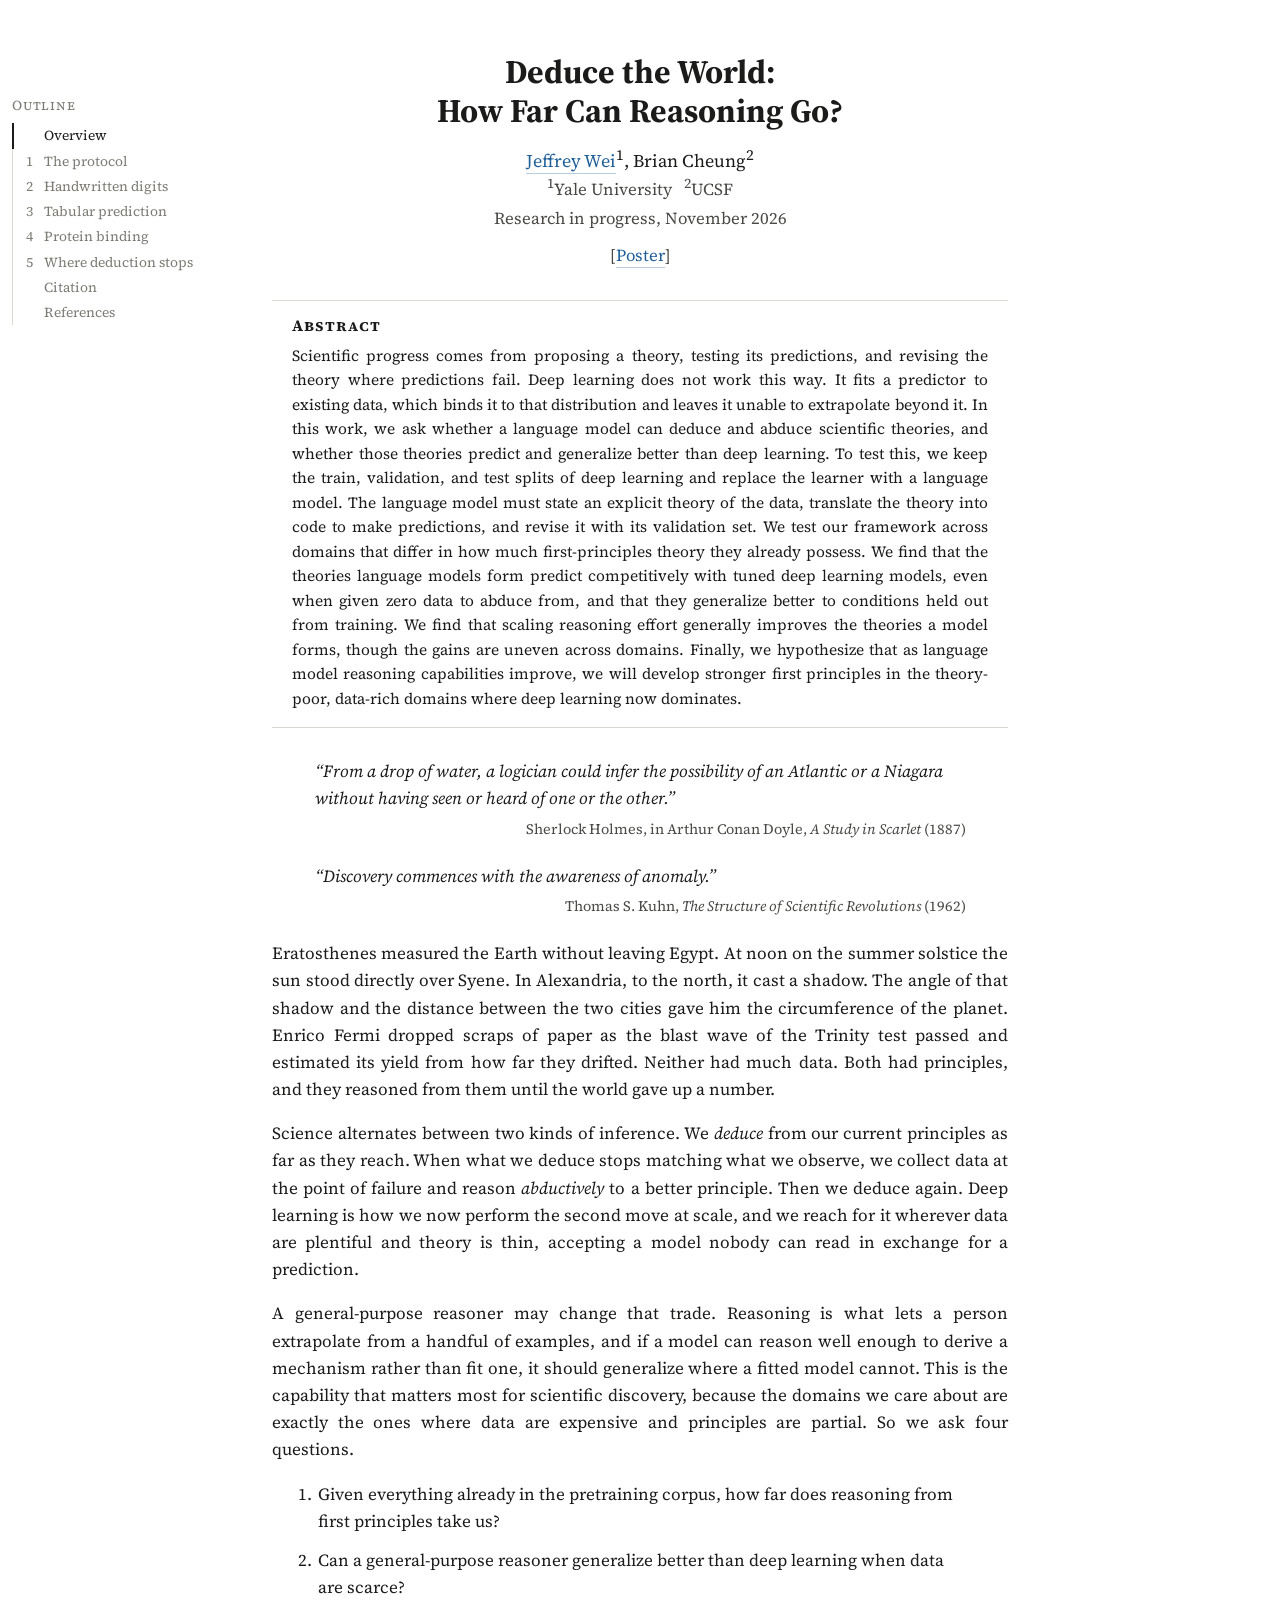
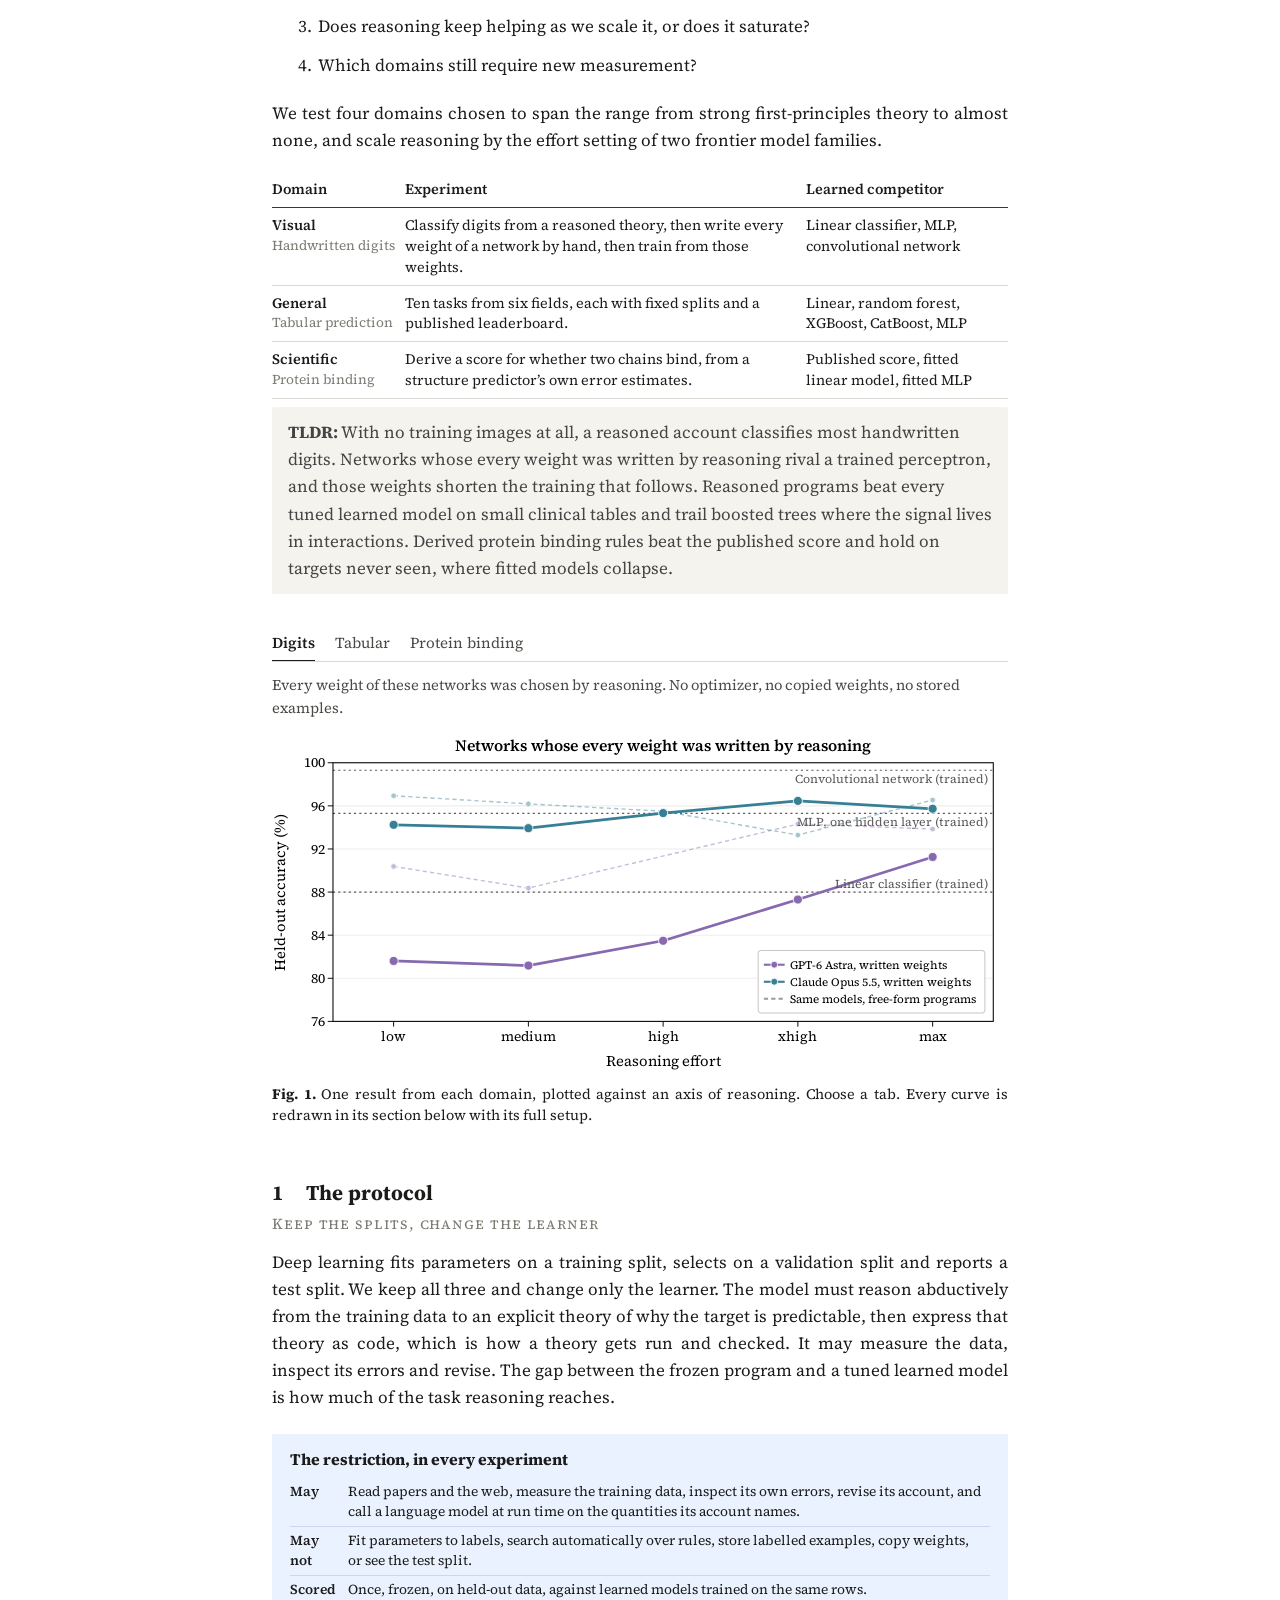
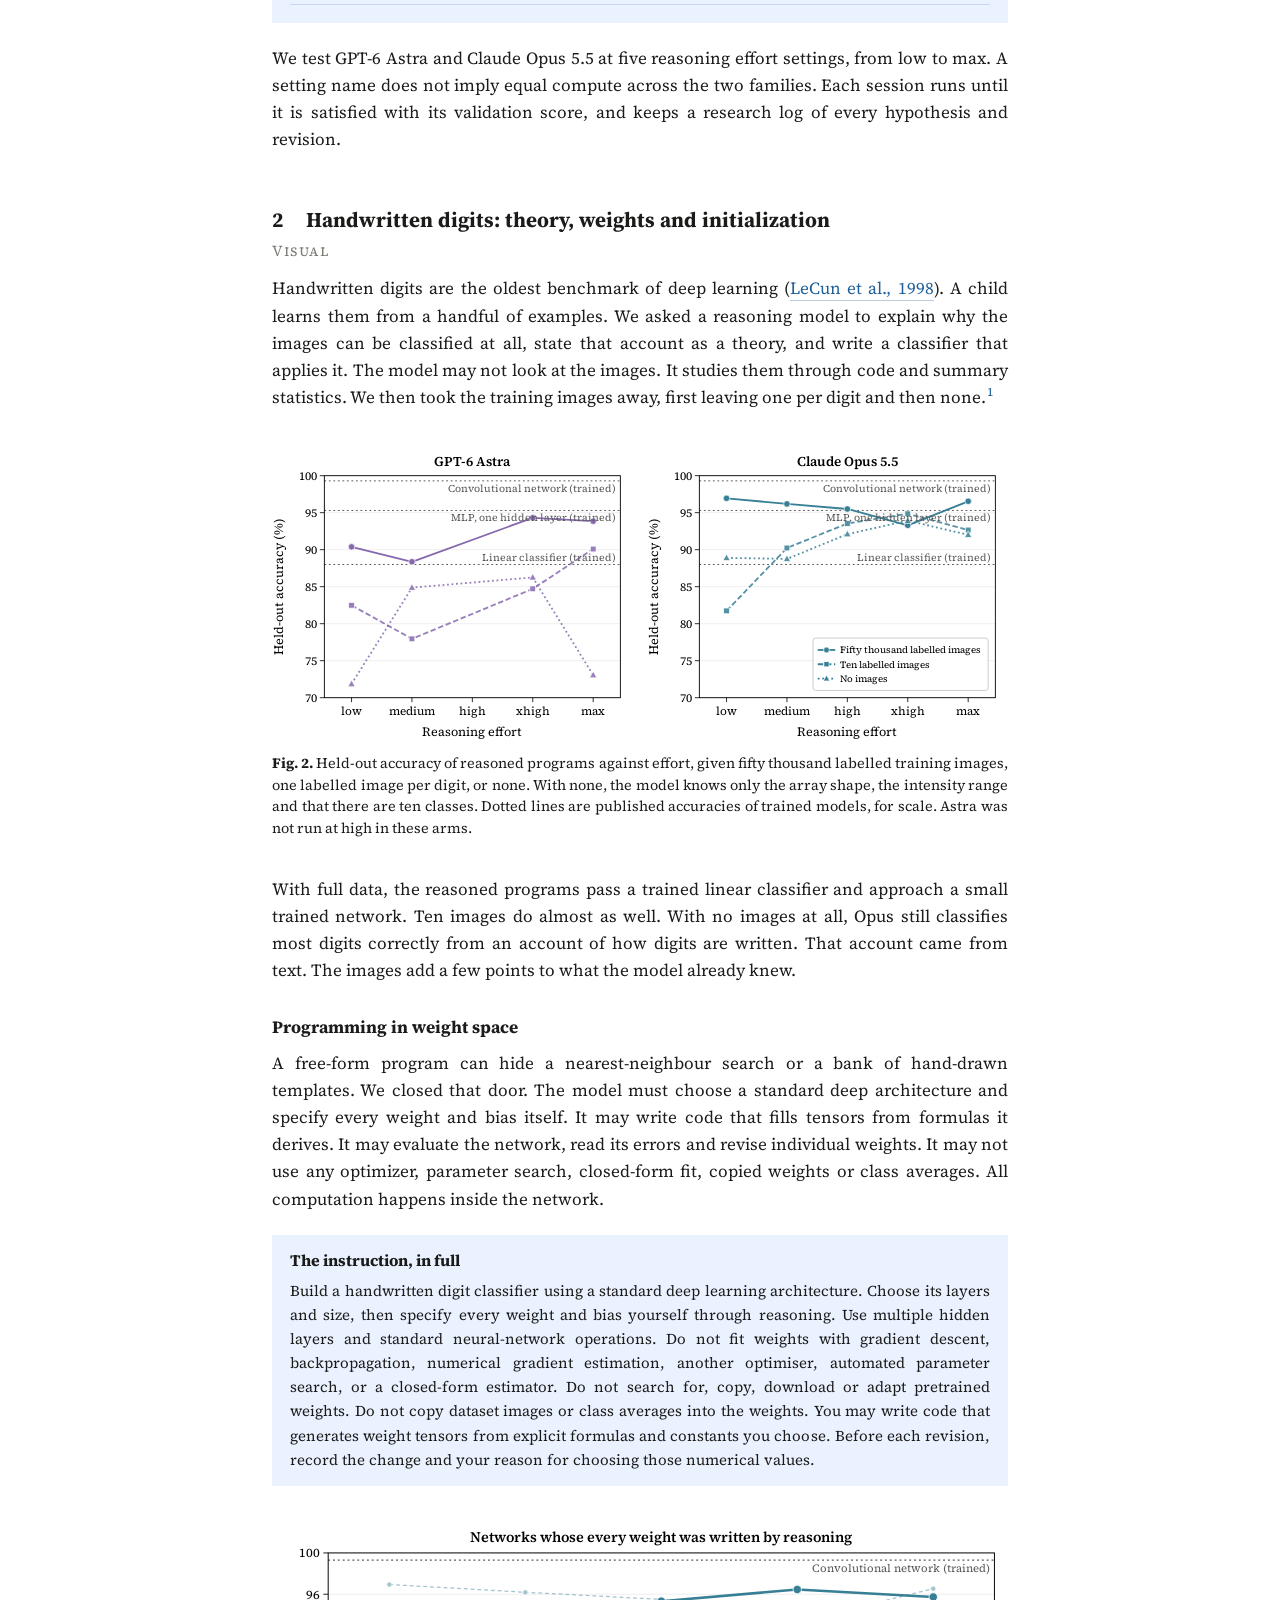
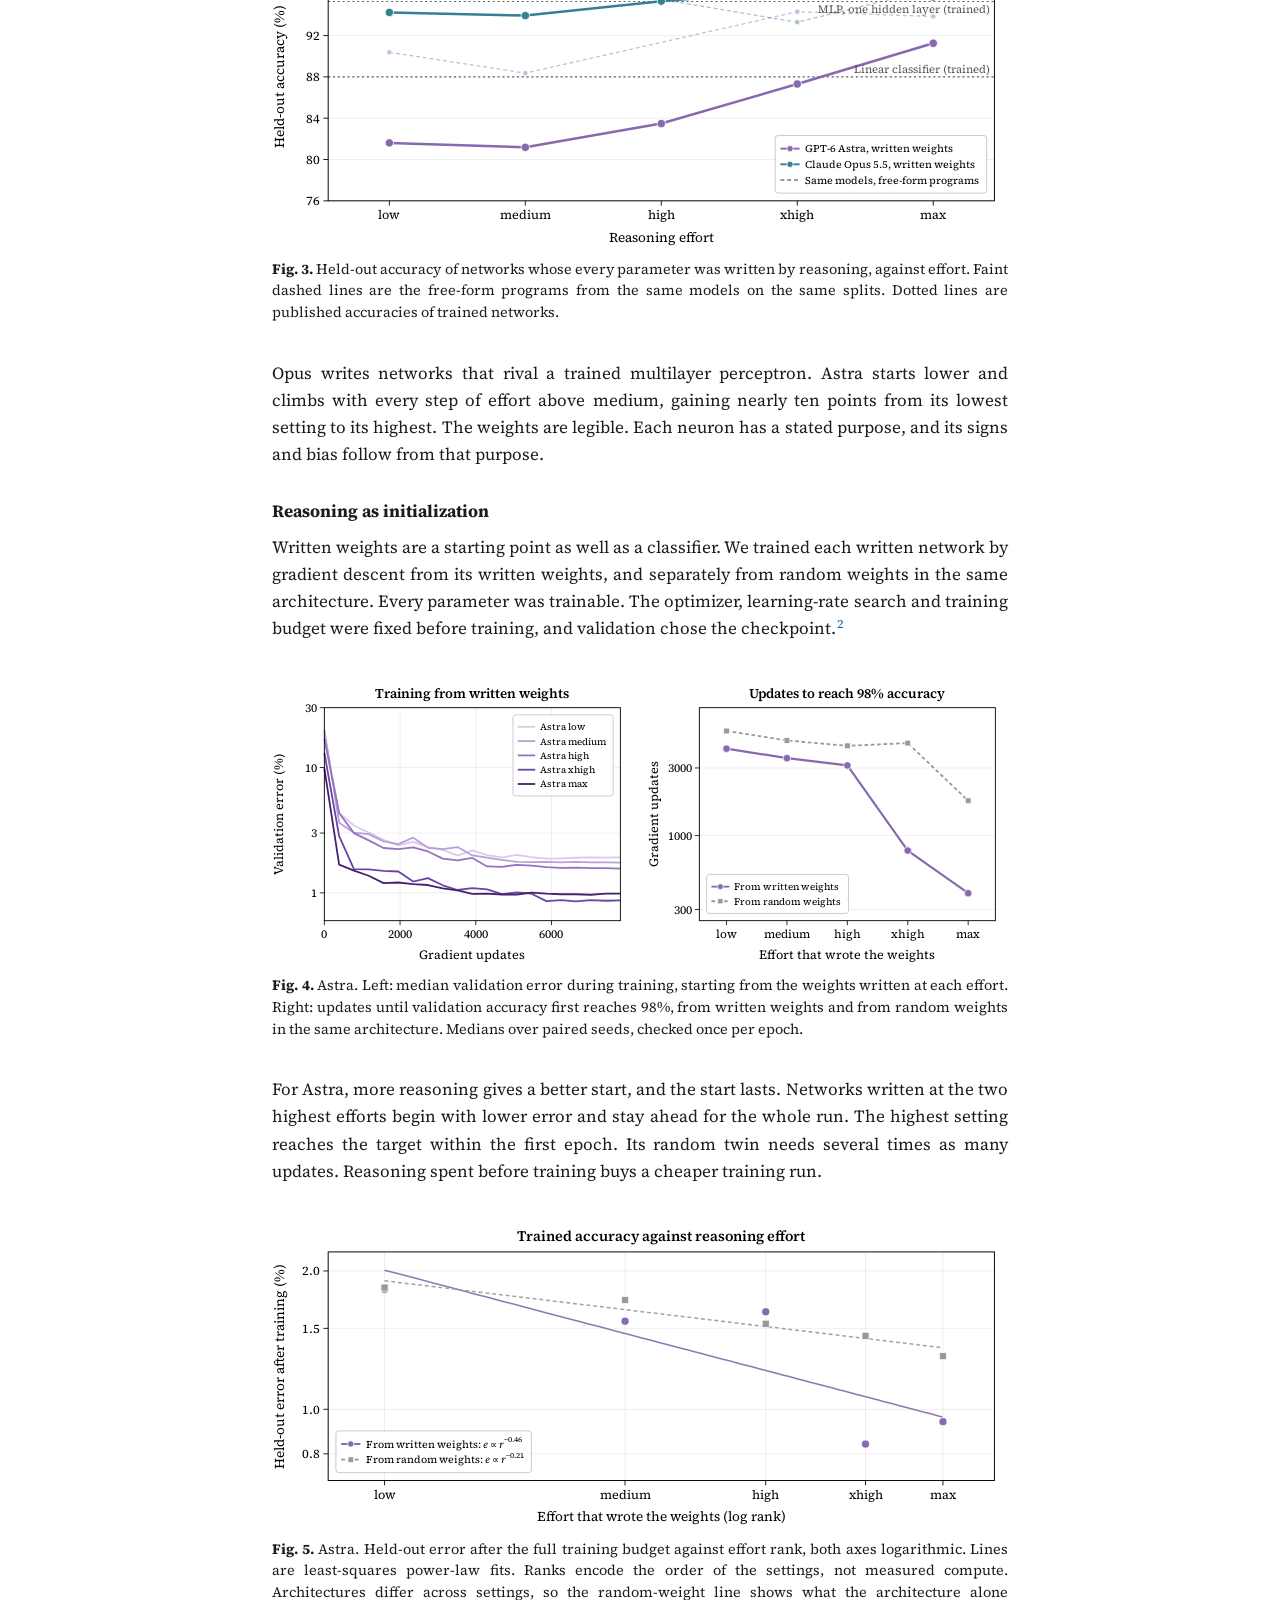
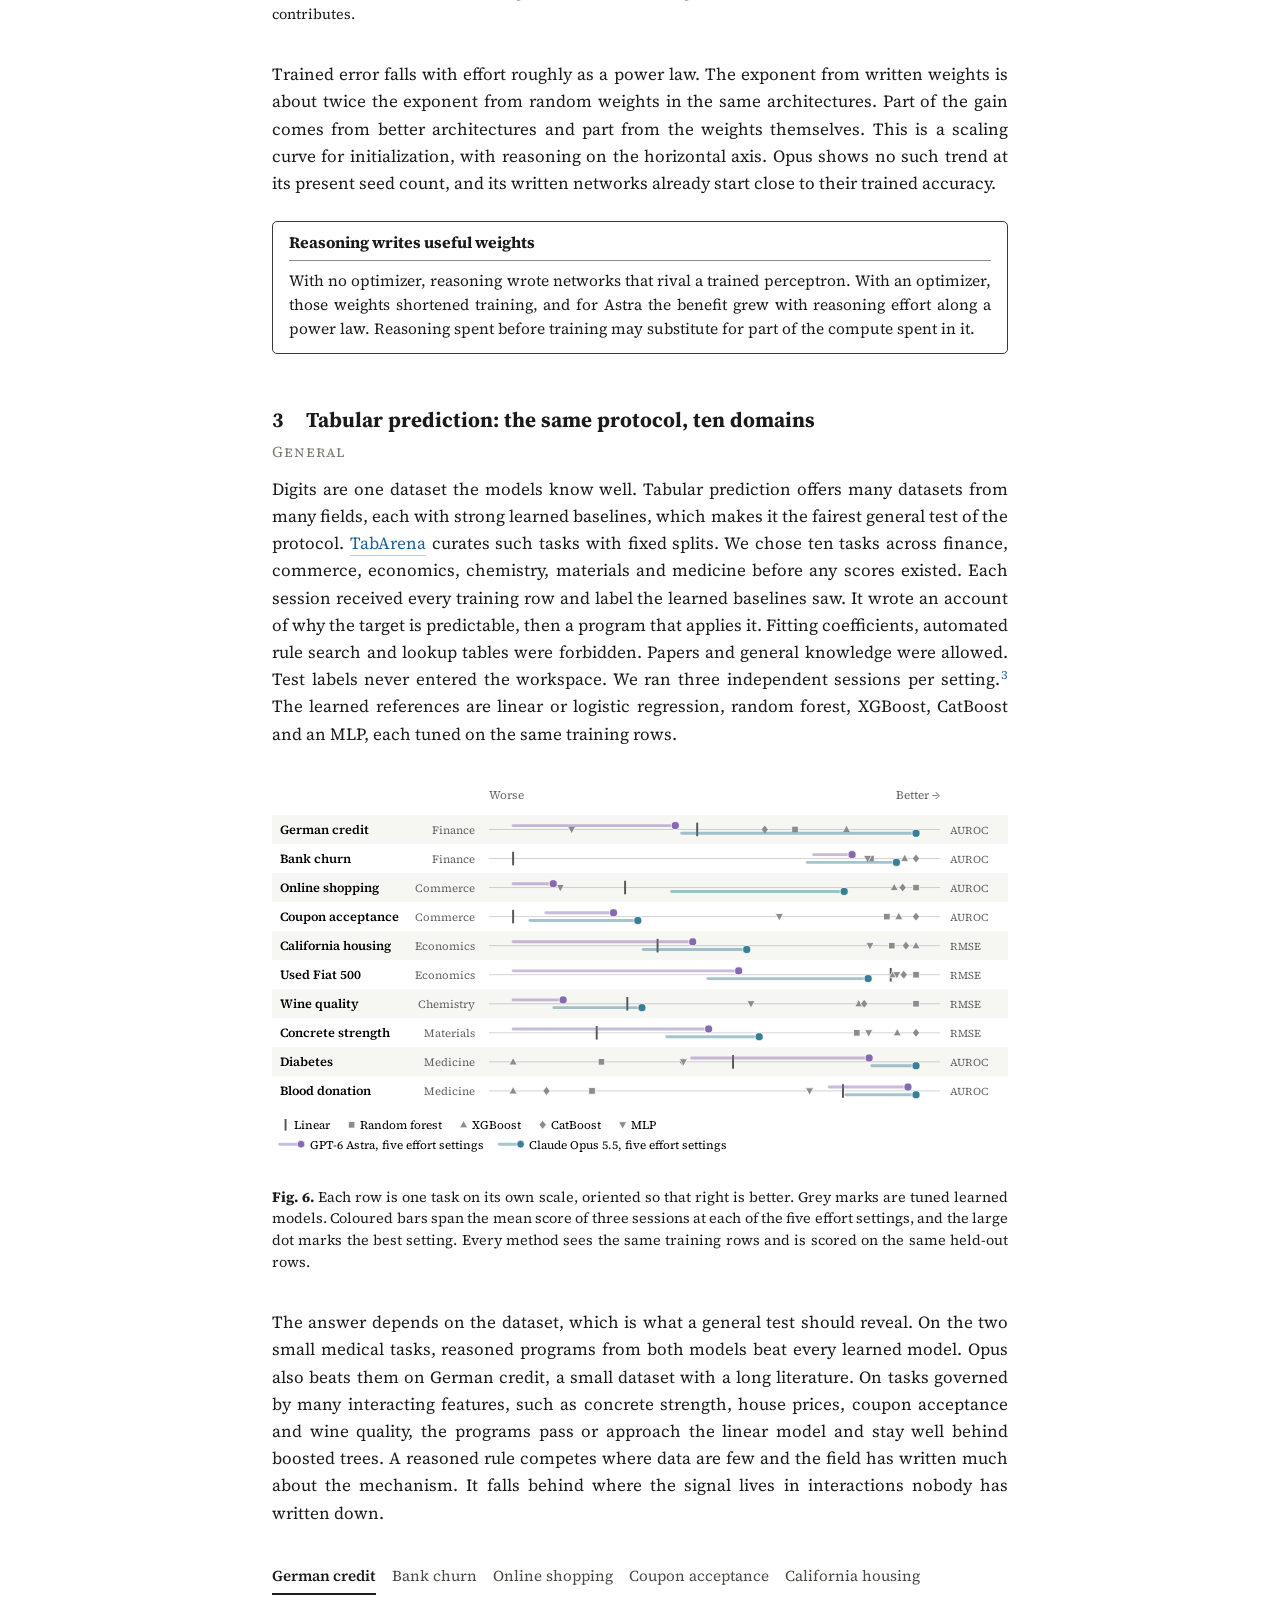
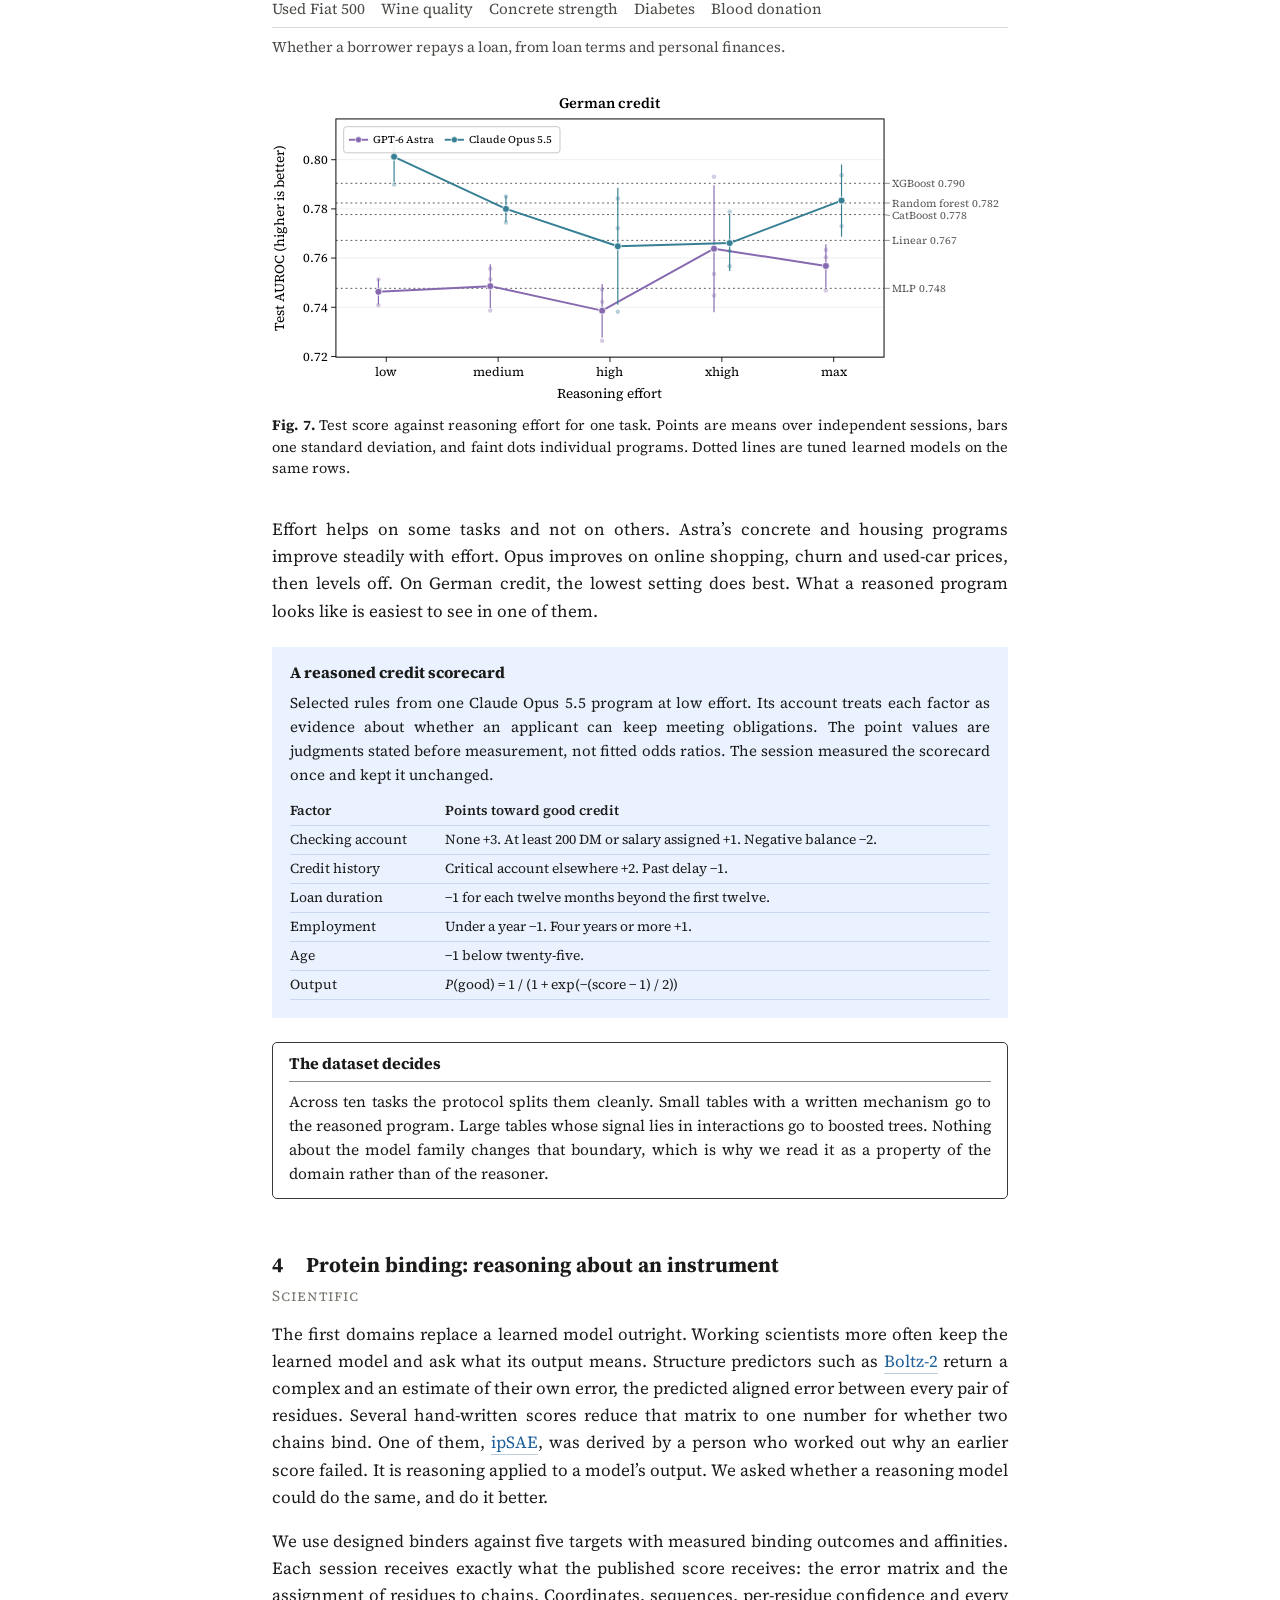
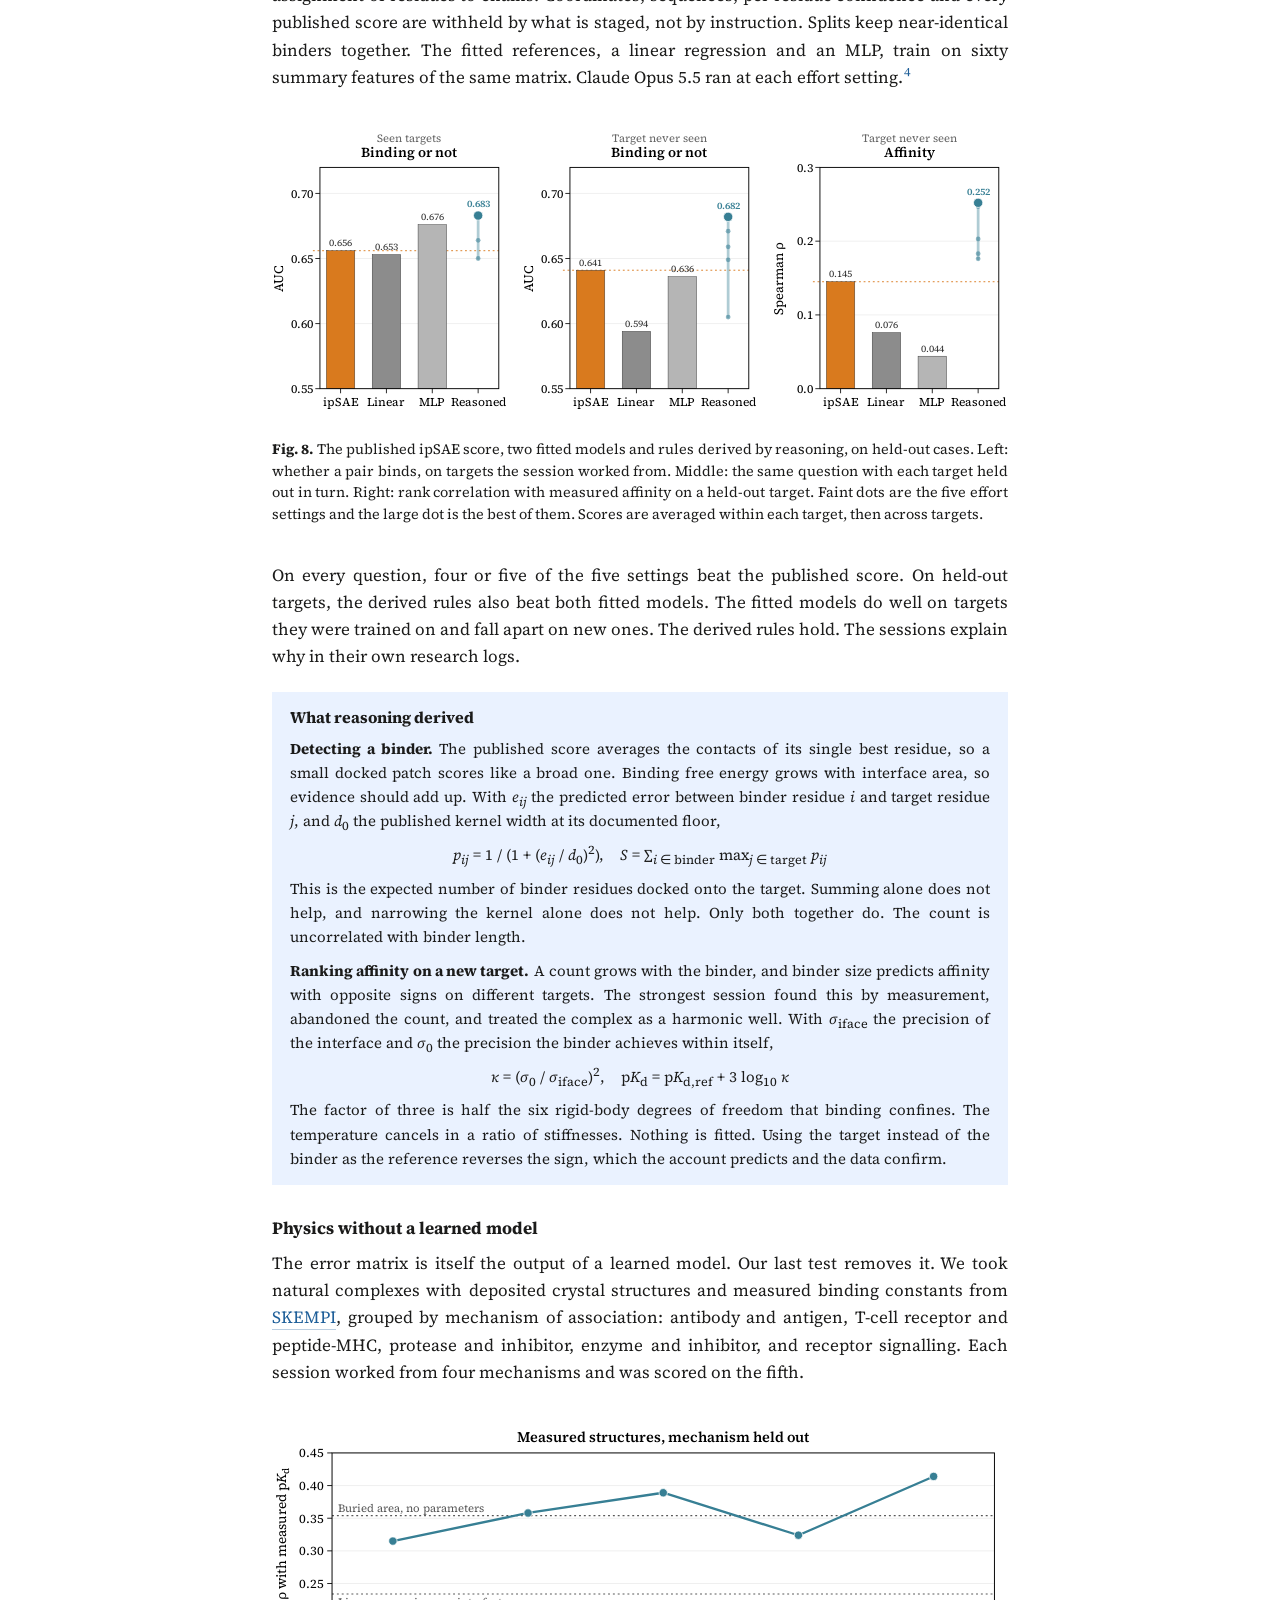
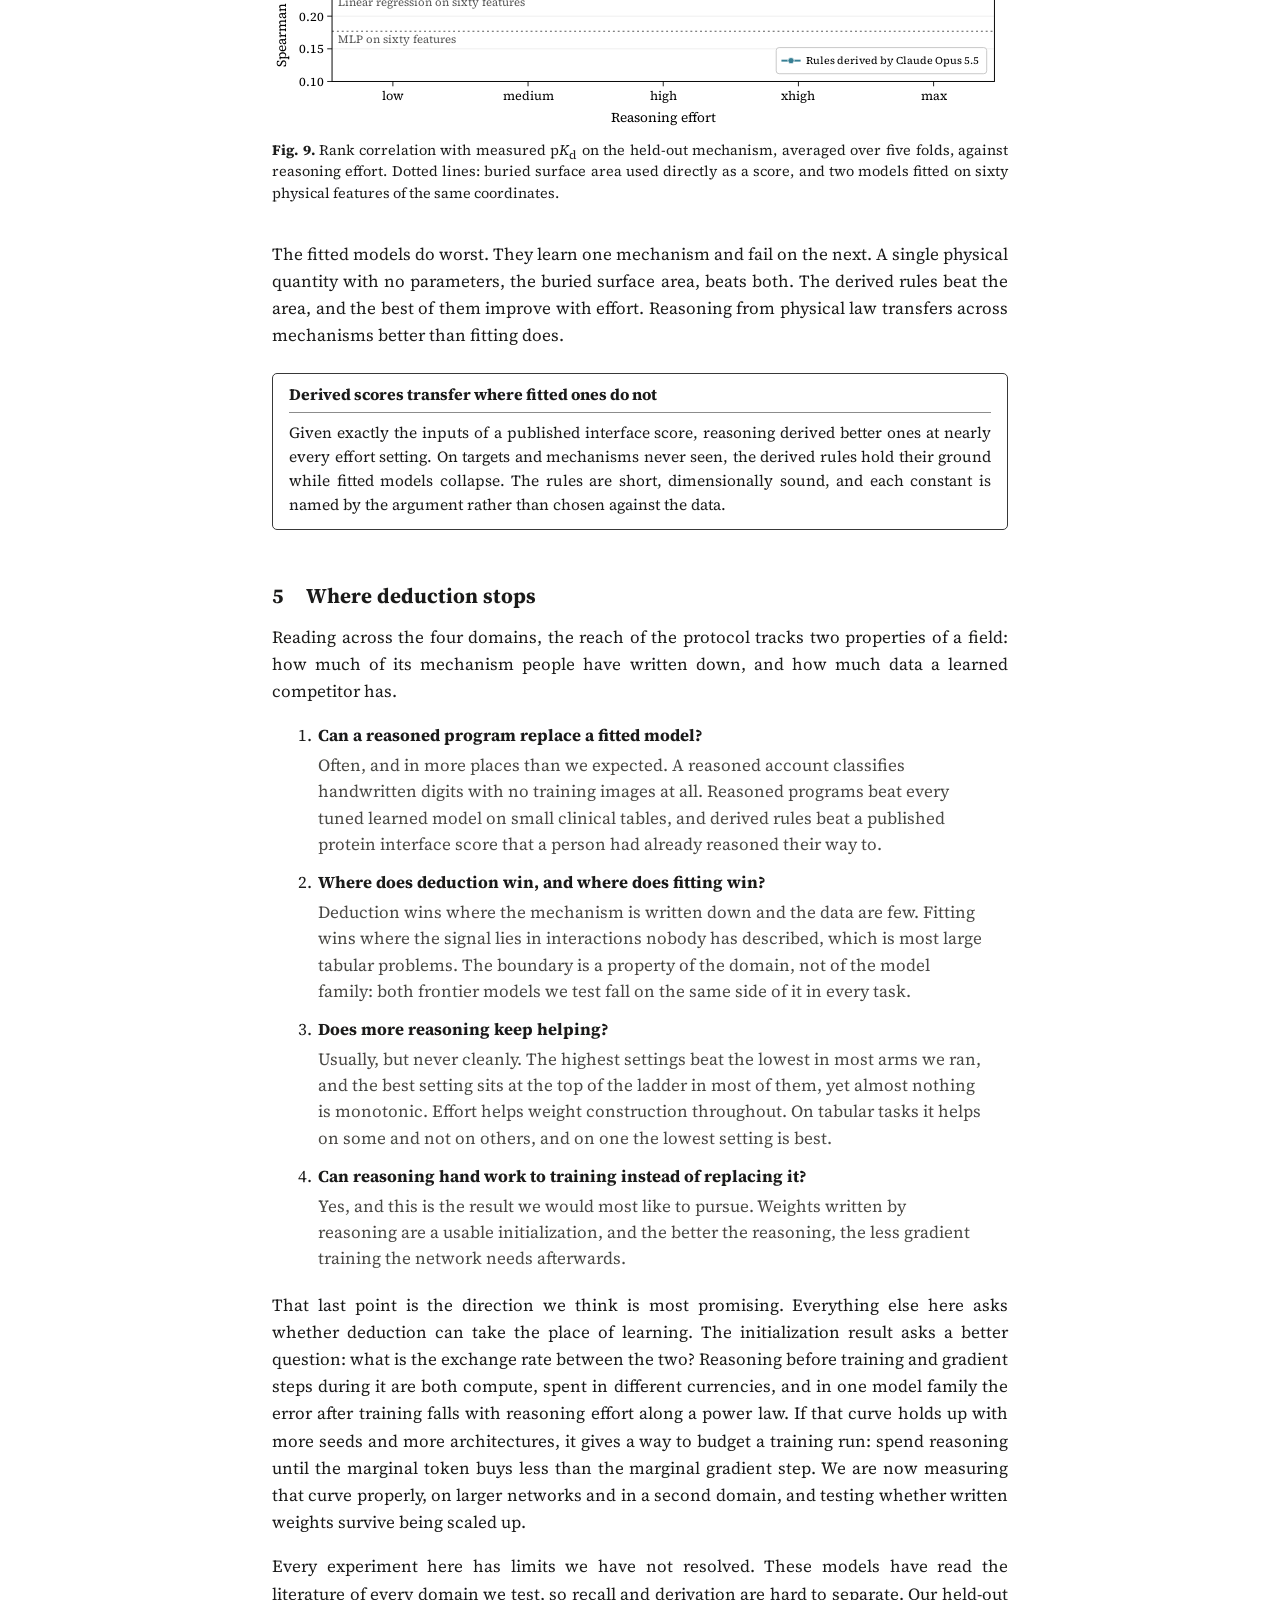
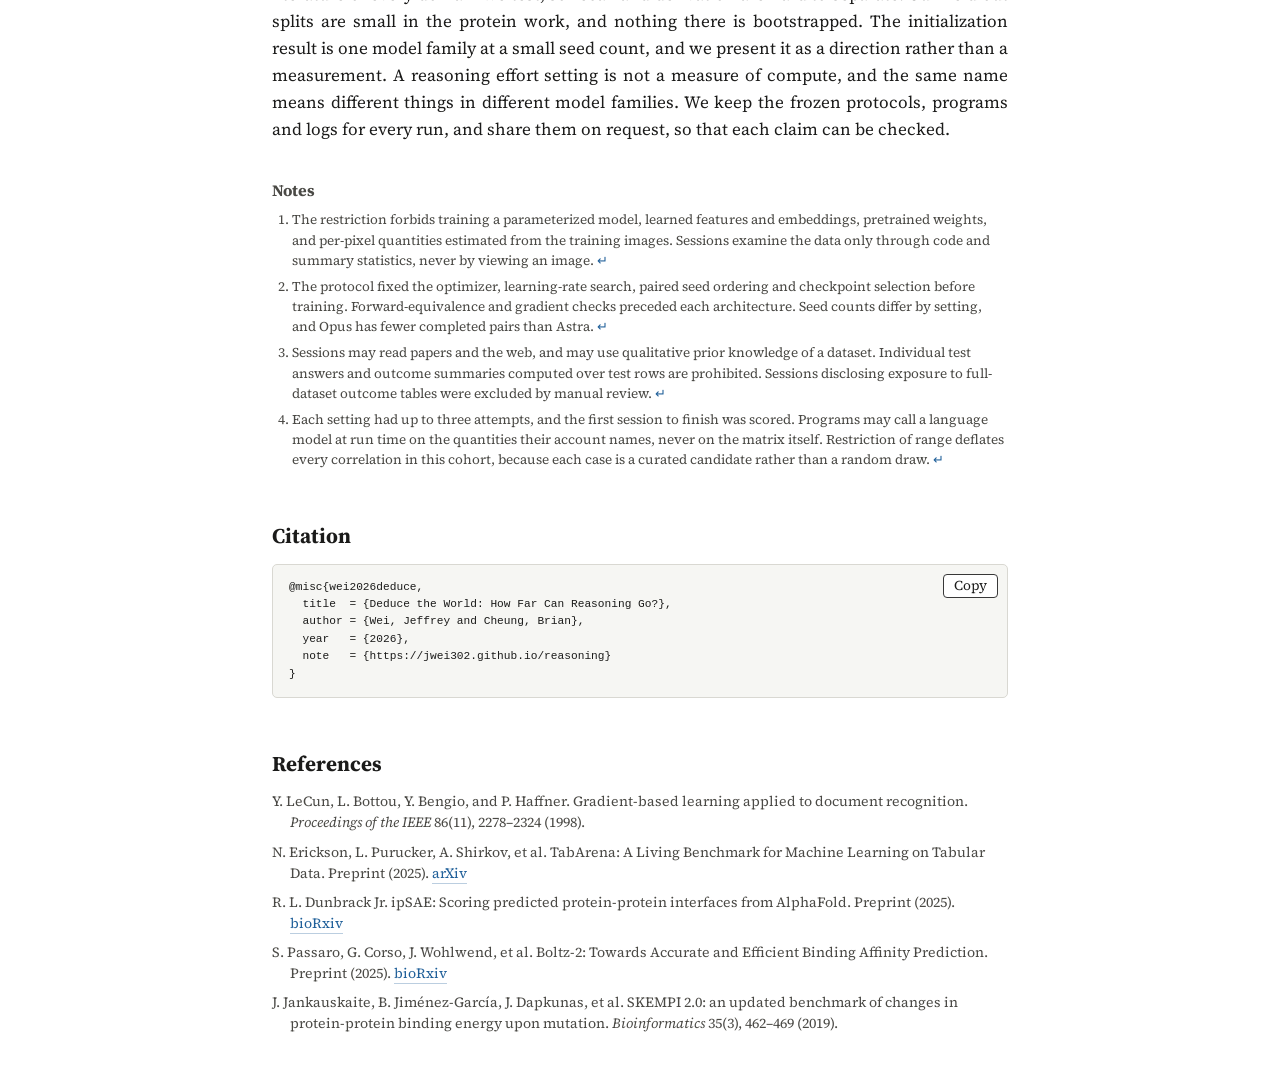
==== docs/index.html @ 59565f50 "Initial commit" ====
<!DOCTYPE html>
<html lang="en">
<head>
<meta charset="utf-8">
<meta name="viewport" content="width=device-width, initial-scale=1">
<title>Deduce the World</title>
<meta name="description" content="Can a language model form scientific theories from data? We keep the train, validation and test splits of deep learning, replace the learner, and score the theories against tuned models on handwritten digits, tabular prediction and protein binding.">
<meta property="og:type" content="website">
<meta property="og:title" content="Deduce the World: How Far Can Reasoning Go?">
<meta property="og:description" content="We replace the learner with a language model that must state an explicit theory, write it as code, and revise it against validation. The theories compete with tuned deep learning and generalize better.">
<link rel="preconnect" href="https://fonts.googleapis.com">
<link rel="stylesheet" href="https://fonts.googleapis.com/css2?family=Source+Serif+4:ital,opsz,wght@0,8..60,400..700;1,8..60,400..700&display=swap">
<link rel="stylesheet" href="style.css">
<script src="data.js" defer></script>
<script src="charts.js" defer></script>
<script src="site.js" defer></script>
</head>
<body>
<nav class="toc" aria-label="Outline">
  <p class="toc-title">Outline</p>
  <ol>
    <li><a href="#top"><span></span>Overview</a></li>
    <li><a href="#protocol"><span>1</span>The protocol</a></li>
    <li><a href="#digits"><span>2</span>Handwritten digits</a></li>
    <li><a href="#tabular"><span>3</span>Tabular prediction</a></li>
    <li><a href="#binding"><span>4</span>Protein binding</a></li>
    <li><a href="#limits"><span>5</span>Where deduction stops</a></li>
    <li><a href="#citation"><span></span>Citation</a></li>
    <li><a href="#references"><span></span>References</a></li>
  </ol>
</nav>
<main>

  <header class="masthead" id="top">
    <h1>Deduce the World:<br>How Far Can Reasoning Go?</h1>
    <p class="authors"><a href="https://jwei302.github.io">Jeffrey Wei</a><sup>1</sup>, Brian Cheung<sup>2</sup></p>
    <p class="venue"><sup>1</sup>Yale University &nbsp; <sup>2</sup>UCSF</p>
    <p class="venue">Research in progress, November 2026</p>
    <p class="links">[<a href="poster.pdf">Poster</a>]</p>
  </header>

  <section class="abstract" id="abstract">
    <h2>Abstract</h2>
    <p>Scientific progress comes from proposing a theory, testing its predictions, and revising the theory where predictions fail. Deep learning does not work this way. It fits a predictor to existing data, which binds it to that distribution and leaves it unable to extrapolate beyond it. In this work, we ask whether a language model can deduce and abduce scientific theories, and whether those theories predict and generalize better than deep learning. To test this, we keep the train, validation, and test splits of deep learning and replace the learner with a language model. The language model must state an explicit theory of the data, translate the theory into code to make predictions, and revise it with its validation set. We test our framework across domains that differ in how much first-principles theory they already possess. We find that the theories language models form predict competitively with tuned deep learning models, even when given zero data to abduce from, and that they generalize better to conditions held out from training. We find that scaling reasoning effort generally improves the theories a model forms, though the gains are uneven across domains. Finally, we hypothesize that as language model reasoning capabilities improve, we will develop stronger first principles in the theory-poor, data-rich domains where deep learning now dominates.</p>
  </section>

  <div class="intro">
    <blockquote class="epigraph">
      <p>&ldquo;From a drop of water, a logician could infer the possibility of an Atlantic or a Niagara without having seen or heard of one or the other.&rdquo;</p>
      <footer>Sherlock Holmes, in Arthur Conan Doyle, <cite>A Study in Scarlet</cite> (1887)</footer>
    </blockquote>
    <blockquote class="epigraph">
      <p>&ldquo;Discovery commences with the awareness of anomaly.&rdquo;</p>
      <footer>Thomas S. Kuhn, <cite>The Structure of Scientific Revolutions</cite> (1962)</footer>
    </blockquote>
    <p>Eratosthenes measured the Earth without leaving Egypt. At noon on the summer solstice the sun stood directly over Syene. In Alexandria, to the north, it cast a shadow. The angle of that shadow and the distance between the two cities gave him the circumference of the planet. Enrico Fermi dropped scraps of paper as the blast wave of the Trinity test passed and estimated its yield from how far they drifted. Neither had much data. Both had principles, and they reasoned from them until the world gave up a number.</p>
    <p>Science alternates between two kinds of inference. We <em>deduce</em> from our current principles as far as they reach. When what we deduce stops matching what we observe, we collect data at the point of failure and reason <em>abductively</em> to a better principle. Then we deduce again. Deep learning is how we now perform the second move at scale, and we reach for it wherever data are plentiful and theory is thin, accepting a model nobody can read in exchange for a prediction.</p>
    <p>A general-purpose reasoner may change that trade. Reasoning is what lets a person extrapolate from a handful of examples, and if a model can reason well enough to derive a mechanism rather than fit one, it should generalize where a fitted model cannot. This is the capability that matters most for scientific discovery, because the domains we care about are exactly the ones where data are expensive and principles are partial. So we ask four questions.</p>
    <ol class="research-questions question-list" role="list">
      <li>Given everything already in the pretraining corpus, how far does reasoning from first principles&nbsp;take&nbsp;us?</li>
      <li>Can a general-purpose reasoner generalize better than deep learning when data are&nbsp;scarce?</li>
      <li>Does reasoning keep helping as we scale it, or does it&nbsp;saturate?</li>
      <li>Which domains still require new&nbsp;measurement?</li>
    </ol>
    <p>We test four domains chosen to span the range from strong first-principles theory to almost none, and scale reasoning by the effort setting of two frontier model families.</p>
    <table class="domains">
      <thead><tr><th>Domain</th><th>Experiment</th><th>Learned competitor</th></tr></thead>
      <tbody>
        <tr><td>Visual<span>Handwritten digits</span></td><td>Classify digits from a reasoned theory, then write every weight of a network by hand, then train from those weights.</td><td>Linear classifier, MLP, convolutional network</td></tr>
        <tr><td>General<span>Tabular prediction</span></td><td>Ten tasks from six fields, each with fixed splits and a published leaderboard.</td><td>Linear, random forest, XGBoost, CatBoost, MLP</td></tr>
        <tr><td>Scientific<span>Protein binding</span></td><td>Derive a score for whether two chains bind, from a structure predictor&rsquo;s own error estimates.</td><td>Published score, fitted linear model, fitted MLP</td></tr>
      </tbody>
    </table>
    <p class="tldr"><strong>TLDR:</strong> With no training images at all, a reasoned account classifies most handwritten digits. Networks whose every weight was written by reasoning rival a trained perceptron, and those weights shorten the training that follows. Reasoned programs beat every tuned learned model on small clinical tables and trail boosted trees where the signal lives in interactions. Derived protein binding rules beat the published score and hold on targets never seen, where fitted models collapse.</p>
  </div>

  <figure class="box" id="hero">
    <div class="tabs" role="tablist" aria-label="Domains"></div>
    <p class="tab-desc" id="hero-desc"></p>
    <svg id="hero-plot" class="plot" role="img" aria-label="One result from the chosen domain"></svg>
    <figcaption>One result from each domain, plotted against an axis of reasoning. Choose a tab. Every curve is redrawn in its section below with its full setup.</figcaption>
  </figure>

  <section id="protocol">
    <h2 class="num">The protocol</h2>
    <p class="kicker">Keep the splits, change the learner</p>
    <p>Deep learning fits parameters on a training split, selects on a validation split and reports a test split. We keep all three and change only the learner. The model must reason abductively from the training data to an explicit theory of why the target is predictable, then express that theory as code, which is how a theory gets run and checked. It may measure the data, inspect its errors and revise. The gap between the frozen program and a tuned learned model is how much of the task reasoning reaches.</p>
    <div class="theorem">
      <h3>The restriction, in every experiment</h3>
      <table>
        <tr><th>May</th><td>Read papers and the web, measure the training data, inspect its own errors, revise its account, and call a language model at run time on the quantities its account names.</td></tr>
        <tr><th>May not</th><td>Fit parameters to labels, search automatically over rules, store labelled examples, copy weights, or see the test split.</td></tr>
        <tr><th>Scored</th><td>Once, frozen, on held-out data, against learned models trained on the same rows.</td></tr>
      </table>
    </div>
    <p>We test GPT-6 Astra and Claude Opus 5.5 at five reasoning effort settings, from low to max. A setting name does not imply equal compute across the two families. Each session runs until it is satisfied with its validation score, and keeps a research log of every hypothesis and revision.</p>
  </section>

  <section id="digits">
    <h2 class="num">Handwritten digits: theory, weights and initialization</h2>
    <p class="kicker">Visual</p>
    <p>Handwritten digits are the oldest benchmark of deep learning (<a href="#ref-mnist">LeCun et al., 1998</a>). A child learns them from a handful of examples. We asked a reasoning model to explain why the images can be classified at all, state that account as a theory, and write a classifier that applies it. The model may not look at the images. It studies them through code and summary statistics. We then took the training images away, first leaving one per digit and then none.<sup class="note-ref"><a href="#note-1" id="note-ref-1" role="doc-noteref">1</a></sup></p>

    <figure class="box" id="fig-digits">
      <div class="pair two-pair">
        <svg id="digits-astra" class="plot" role="img" aria-label="Astra held-out digit accuracy against effort for three amounts of data"></svg>
        <svg id="digits-opus" class="plot" role="img" aria-label="Opus held-out digit accuracy against effort for three amounts of data"></svg>
      </div>
      <figcaption>Held-out accuracy of reasoned programs against effort, given fifty thousand labelled training images, one labelled image per digit, or none. With none, the model knows only the array shape, the intensity range and that there are ten classes. Dotted lines are published accuracies of trained models, for scale. Astra was not run at high in these arms.</figcaption>
    </figure>

    <p>With full data, the reasoned programs pass a trained linear classifier and approach a small trained network. Ten images do almost as well. With no images at all, Opus still classifies most digits correctly from an account of how digits are written. That account came from text. The images add a few points to what the model already knew.</p>

    <h3 class="sub">Programming in weight space</h3>
    <p>A free-form program can hide a nearest-neighbour search or a bank of hand-drawn templates. We closed that door. The model must choose a standard deep architecture and specify every weight and bias itself. It may write code that fills tensors from formulas it derives. It may evaluate the network, read its errors and revise individual weights. It may not use any optimizer, parameter search, closed-form fit, copied weights or class averages. All computation happens inside the network.</p>

    <div class="theorem">
      <h3>The instruction, in full</h3>
      <p>Build a handwritten digit classifier using a standard deep learning architecture. Choose its layers and size, then specify every weight and bias yourself through reasoning. Use multiple hidden layers and standard neural-network operations. Do not fit weights with gradient descent, backpropagation, numerical gradient estimation, another optimiser, automated parameter search, or a closed-form estimator. Do not search for, copy, download or adapt pretrained weights. Do not copy dataset images or class averages into the weights. You may write code that generates weight tensors from explicit formulas and constants you choose. Before each revision, record the change and your reason for choosing those numerical values.</p>
    </div>

    <figure class="box" id="fig-weights">
      <svg id="weights" class="plot" role="img" aria-label="Held-out accuracy of networks with written weights against effort"></svg>
      <figcaption>Held-out accuracy of networks whose every parameter was written by reasoning, against effort. Faint dashed lines are the free-form programs from the same models on the same splits. Dotted lines are published accuracies of trained networks.</figcaption>
    </figure>

    <p>Opus writes networks that rival a trained multilayer perceptron. Astra starts lower and climbs with every step of effort above medium, gaining nearly ten points from its lowest setting to its highest. The weights are legible. Each neuron has a stated purpose, and its signs and bias follow from that purpose.</p>

    <h3 class="sub">Reasoning as initialization</h3>
    <p>Written weights are a starting point as well as a classifier. We trained each written network by gradient descent from its written weights, and separately from random weights in the same architecture. Every parameter was trainable. The optimizer, learning-rate search and training budget were fixed before training, and validation chose the checkpoint.<sup class="note-ref"><a href="#note-2" id="note-ref-2" role="doc-noteref">2</a></sup></p>

    <figure class="box" id="fig-init">
      <div class="pair two-pair">
        <svg id="init-curves" class="plot" role="img" aria-label="Validation error during training from written weights, by effort"></svg>
        <svg id="init-cross" class="plot" role="img" aria-label="Updates to reach 98 percent accuracy against effort"></svg>
      </div>
      <figcaption>Astra. Left: median validation error during training, starting from the weights written at each effort. Right: updates until validation accuracy first reaches 98%, from written weights and from random weights in the same architecture. Medians over paired seeds, checked once per epoch.</figcaption>
    </figure>

    <p>For Astra, more reasoning gives a better start, and the start lasts. Networks written at the two highest efforts begin with lower error and stay ahead for the whole run. The highest setting reaches the target within the first epoch. Its random twin needs several times as many updates. Reasoning spent before training buys a cheaper training run.</p>

    <figure class="box" id="fig-powerlaw">
      <svg id="powerlaw" class="plot" role="img" aria-label="Held-out error after training against effort rank with power-law fits"></svg>
      <figcaption>Astra. Held-out error after the full training budget against effort rank, both axes logarithmic. Lines are least-squares power-law fits. Ranks encode the order of the settings, not measured compute. Architectures differ across settings, so the random-weight line shows what the architecture alone contributes.</figcaption>
    </figure>

    <p>Trained error falls with effort roughly as a power law. The exponent from written weights is about twice the exponent from random weights in the same architectures. Part of the gain comes from better architectures and part from the weights themselves. This is a scaling curve for initialization, with reasoning on the horizontal axis. Opus shows no such trend at its present seed count, and its written networks already start close to their trained accuracy.</p>

    <div class="phen">
      <h3>Reasoning writes useful weights</h3>
      <p>With no optimizer, reasoning wrote networks that rival a trained perceptron. With an optimizer, those weights shortened training, and for Astra the benefit grew with reasoning effort along a power law. Reasoning spent before training may substitute for part of the compute spent in it.</p>
    </div>
  </section>

  <section id="tabular">
    <h2 class="num">Tabular prediction: the same protocol, ten domains</h2>
    <p class="kicker">General</p>
    <p>Digits are one dataset the models know well. Tabular prediction offers many datasets from many fields, each with strong learned baselines, which makes it the fairest general test of the protocol. <a href="#ref-tabarena">TabArena</a> curates such tasks with fixed splits. We chose ten tasks across finance, commerce, economics, chemistry, materials and medicine before any scores existed. Each session received every training row and label the learned baselines saw. It wrote an account of why the target is predictable, then a program that applies it. Fitting coefficients, automated rule search and lookup tables were forbidden. Papers and general knowledge were allowed. Test labels never entered the workspace. We ran three independent sessions per setting.<sup class="note-ref"><a href="#note-3" id="note-ref-3" role="doc-noteref">3</a></sup> The learned references are linear or logistic regression, random forest, XGBoost, CatBoost and an MLP, each tuned on the same training rows.</p>

    <figure class="box" id="fig-tab-ladder">
      <svg id="tab-ladder" class="plot" role="img" aria-label="Reasoned programs against learned models on ten tabular tasks"></svg>
      <figcaption>Each row is one task on its own scale, oriented so that right is better. Grey marks are tuned learned models. Coloured bars span the mean score of three sessions at each of the five effort settings, and the large dot marks the best setting. Every method sees the same training rows and is scored on the same held-out rows.</figcaption>
    </figure>

    <p>The answer depends on the dataset, which is what a general test should reveal. On the two small medical tasks, reasoned programs from both models beat every learned model. Opus also beats them on German credit, a small dataset with a long literature. On tasks governed by many interacting features, such as concrete strength, house prices, coupon acceptance and wine quality, the programs pass or approach the linear model and stay well behind boosted trees. A reasoned rule competes where data are few and the field has written much about the mechanism. It falls behind where the signal lives in interactions nobody has written down.</p>

    <figure class="box" id="fig-tab-task">
      <div class="tabs fig-tabs wrap" role="tablist" aria-label="Tabular tasks"></div>
      <p class="tab-desc" id="tab-desc"></p>
      <svg id="tab-task" class="plot" role="img" aria-label="Test score against effort for the chosen task"></svg>
      <figcaption>Test score against reasoning effort for one task. Points are means over independent sessions, bars one standard deviation, and faint dots individual programs. Dotted lines are tuned learned models on the same rows.</figcaption>
    </figure>

    <p>Effort helps on some tasks and not on others. Astra&rsquo;s concrete and housing programs improve steadily with effort. Opus improves on online shopping, churn and used-car prices, then levels off. On German credit, the lowest setting does best. What a reasoned program looks like is easiest to see in one of them.</p>

    <div class="theorem">
      <h3>A reasoned credit scorecard</h3>
      <p>Selected rules from one Claude Opus 5.5 program at low effort. Its account treats each factor as evidence about whether an applicant can keep meeting obligations. The point values are judgments stated before measurement, not fitted odds ratios. The session measured the scorecard once and kept it unchanged.</p>
      <table>
        <tr><th>Factor</th><th>Points toward good credit</th></tr>
        <tr><td>Checking account</td><td>None +3. At least 200 DM or salary assigned +1. Negative balance &minus;2.</td></tr>
        <tr><td>Credit history</td><td>Critical account elsewhere +2. Past delay &minus;1.</td></tr>
        <tr><td>Loan duration</td><td>&minus;1 for each twelve months beyond the first twelve.</td></tr>
        <tr><td>Employment</td><td>Under a year &minus;1. Four years or more +1.</td></tr>
        <tr><td>Age</td><td>&minus;1 below twenty-five.</td></tr>
        <tr><td>Output</td><td><i>P</i>(good) = 1 / (1 + exp(&minus;(score &minus; 1) / 2))</td></tr>
      </table>
    </div>

    <div class="phen">
      <h3>The dataset decides</h3>
      <p>Across ten tasks the protocol splits them cleanly. Small tables with a written mechanism go to the reasoned program. Large tables whose signal lies in interactions go to boosted trees. Nothing about the model family changes that boundary, which is why we read it as a property of the domain rather than of the reasoner.</p>
    </div>
  </section>

  <section id="binding">
    <h2 class="num">Protein binding: reasoning about an instrument</h2>
    <p class="kicker">Scientific</p>
    <p>The first domains replace a learned model outright. Working scientists more often keep the learned model and ask what its output means. Structure predictors such as <a href="#ref-boltz">Boltz-2</a> return a complex and an estimate of their own error, the predicted aligned error between every pair of residues. Several hand-written scores reduce that matrix to one number for whether two chains bind. One of them, <a href="#ref-ipsae">ipSAE</a>, was derived by a person who worked out why an earlier score failed. It is reasoning applied to a model&rsquo;s output. We asked whether a reasoning model could do the same, and do it better.</p>
    <p>We use designed binders against five targets with measured binding outcomes and affinities. Each session receives exactly what the published score receives: the error matrix and the assignment of residues to chains. Coordinates, sequences, per-residue confidence and every published score are withheld by what is staged, not by instruction. Splits keep near-identical binders together. The fitted references, a linear regression and an MLP, train on sixty summary features of the same matrix. Claude Opus 5.5 ran at each effort setting.<sup class="note-ref"><a href="#note-4" id="note-ref-4" role="doc-noteref">4</a></sup></p>

    <figure class="box" id="fig-ipsae">
      <div class="pair three-pair">
        <svg id="ipsae-0" class="plot" role="img" aria-label="Detecting binders on seen targets"></svg>
        <svg id="ipsae-1" class="plot" role="img" aria-label="Detecting binders on a held-out target"></svg>
        <svg id="ipsae-2" class="plot" role="img" aria-label="Ranking affinity on a held-out target"></svg>
      </div>
      <figcaption>The published ipSAE score, two fitted models and rules derived by reasoning, on held-out cases. Left: whether a pair binds, on targets the session worked from. Middle: the same question with each target held out in turn. Right: rank correlation with measured affinity on a held-out target. Faint dots are the five effort settings and the large dot is the best of them. Scores are averaged within each target, then across targets.</figcaption>
    </figure>

    <p>On every question, four or five of the five settings beat the published score. On held-out targets, the derived rules also beat both fitted models. The fitted models do well on targets they were trained on and fall apart on new ones. The derived rules hold. The sessions explain why in their own research logs.</p>

    <div class="theorem">
      <h3>What reasoning derived</h3>
      <p><b>Detecting a binder.</b> The published score averages the contacts of its single best residue, so a small docked patch scores like a broad one. Binding free energy grows with interface area, so evidence should add up. With <i>e<sub>ij</sub></i> the predicted error between binder residue <i>i</i> and target residue <i>j</i>, and <i>d</i><sub>0</sub> the published kernel width at its documented floor,</p>
      <p class="formula"><i>p<sub>ij</sub></i> = 1 / (1 + (<i>e<sub>ij</sub></i> / <i>d</i><sub>0</sub>)<sup>2</sup>), &nbsp;&nbsp; <i>S</i> = &sum;<sub><i>i</i> &isin; binder</sub> max<sub><i>j</i> &isin; target</sub> <i>p<sub>ij</sub></i></p>
      <p>This is the expected number of binder residues docked onto the target. Summing alone does not help, and narrowing the kernel alone does not help. Only both together do. The count is uncorrelated with binder length.</p>
      <p><b>Ranking affinity on a new target.</b> A count grows with the binder, and binder size predicts affinity with opposite signs on different targets. The strongest session found this by measurement, abandoned the count, and treated the complex as a harmonic well. With <i>&sigma;</i><sub>iface</sub> the precision of the interface and <i>&sigma;</i><sub>0</sub> the precision the binder achieves within itself,</p>
      <p class="formula"><i>&kappa;</i> = (<i>&sigma;</i><sub>0</sub> / <i>&sigma;</i><sub>iface</sub>)<sup>2</sup>, &nbsp;&nbsp; p<i>K</i><sub>d</sub> = p<i>K</i><sub>d,ref</sub> + 3 log<sub>10</sub> <i>&kappa;</i></p>
      <p>The factor of three is half the six rigid-body degrees of freedom that binding confines. The temperature cancels in a ratio of stiffnesses. Nothing is fitted. Using the target instead of the binder as the reference reverses the sign, which the account predicts and the data confirm.</p>
    </div>

    <h3 class="sub">Physics without a learned model</h3>
    <p>The error matrix is itself the output of a learned model. Our last test removes it. We took natural complexes with deposited crystal structures and measured binding constants from <a href="#ref-skempi">SKEMPI</a>, grouped by mechanism of association: antibody and antigen, T-cell receptor and peptide-MHC, protease and inhibitor, enzyme and inhibitor, and receptor signalling. Each session worked from four mechanisms and was scored on the fifth.</p>

    <figure class="box" id="fig-skempi">
      <svg id="skempi" class="plot" role="img" aria-label="Rank correlation with measured affinity on a held-out mechanism against effort"></svg>
      <figcaption>Rank correlation with measured p<i>K</i><sub>d</sub> on the held-out mechanism, averaged over five folds, against reasoning effort. Dotted lines: buried surface area used directly as a score, and two models fitted on sixty physical features of the same coordinates.</figcaption>
    </figure>

    <p>The fitted models do worst. They learn one mechanism and fail on the next. A single physical quantity with no parameters, the buried surface area, beats both. The derived rules beat the area, and the best of them improve with effort. Reasoning from physical law transfers across mechanisms better than fitting does.</p>

    <div class="phen">
      <h3>Derived scores transfer where fitted ones do not</h3>
      <p>Given exactly the inputs of a published interface score, reasoning derived better ones at nearly every effort setting. On targets and mechanisms never seen, the derived rules hold their ground while fitted models collapse. The rules are short, dimensionally sound, and each constant is named by the argument rather than chosen against the data.</p>
    </div>
  </section>


  <section id="limits">
    <h2 class="num">Where deduction stops</h2>
    <p>Reading across the four domains, the reach of the protocol tracks two properties of a field: how much of its mechanism people have written down, and how much data a learned competitor has.</p>
    <ol class="conclusions question-list" role="list">
      <li><strong>Can a reasoned program replace a fitted&nbsp;model?</strong><p>Often, and in more places than we expected. A reasoned account classifies handwritten digits with no training images at all. Reasoned programs beat every tuned learned model on small clinical tables, and derived rules beat a published protein interface score that a person had already reasoned their way to.</p></li>
      <li><strong>Where does deduction win, and where does fitting&nbsp;win?</strong><p>Deduction wins where the mechanism is written down and the data are few. Fitting wins where the signal lies in interactions nobody has described, which is most large tabular problems. The boundary is a property of the domain, not of the model family: both frontier models we test fall on the same side of it in every task.</p></li>
      <li><strong>Does more reasoning keep&nbsp;helping?</strong><p>Usually, but never cleanly. The highest settings beat the lowest in most arms we ran, and the best setting sits at the top of the ladder in most of them, yet almost nothing is monotonic. Effort helps weight construction throughout. On tabular tasks it helps on some and not on others, and on one the lowest setting is best.</p></li>
      <li><strong>Can reasoning hand work to training instead of replacing&nbsp;it?</strong><p>Yes, and this is the result we would most like to pursue. Weights written by reasoning are a usable initialization, and the better the reasoning, the less gradient training the network needs afterwards.</p></li>
    </ol>
    <p>That last point is the direction we think is most promising. Everything else here asks whether deduction can take the place of learning. The initialization result asks a better question: what is the exchange rate between the two? Reasoning before training and gradient steps during it are both compute, spent in different currencies, and in one model family the error after training falls with reasoning effort along a power law. If that curve holds up with more seeds and more architectures, it gives a way to budget a training run: spend reasoning until the marginal token buys less than the marginal gradient step. We are now measuring that curve properly, on larger networks and in a second domain, and testing whether written weights survive being scaled up.</p>
    <p>Every experiment here has limits we have not resolved. These models have read the literature of every domain we test, so recall and derivation are hard to separate. Our held-out splits are small in the protein work, and nothing there is bootstrapped. The initialization result is one model family at a small seed count, and we present it as a direction rather than a measurement. A reasoning effort setting is not a measure of compute, and the same name means different things in different model families. We keep the frozen protocols, programs and logs for every run, and share them on request, so that each claim can be checked.</p>
  </section>

  <section class="footnotes" id="notes" role="doc-endnotes" aria-labelledby="notes-title">
    <h2 id="notes-title">Notes</h2>
    <ol>
      <li id="note-1">The restriction forbids training a parameterized model, learned features and embeddings, pretrained weights, and per-pixel quantities estimated from the training images. Sessions examine the data only through code and summary statistics, never by viewing an image. <a class="note-back" href="#note-ref-1">&crarr;</a></li>
      <li id="note-2">The protocol fixed the optimizer, learning-rate search, paired seed ordering and checkpoint selection before training. Forward-equivalence and gradient checks preceded each architecture. Seed counts differ by setting, and Opus has fewer completed pairs than Astra. <a class="note-back" href="#note-ref-2">&crarr;</a></li>
      <li id="note-3">Sessions may read papers and the web, and may use qualitative prior knowledge of a dataset. Individual test answers and outcome summaries computed over test rows are prohibited. Sessions disclosing exposure to full-dataset outcome tables were excluded by manual review. <a class="note-back" href="#note-ref-3">&crarr;</a></li>
      <li id="note-4">Each setting had up to three attempts, and the first session to finish was scored. Programs may call a language model at run time on the quantities their account names, never on the matrix itself. Restriction of range deflates every correlation in this cohort, because each case is a curated candidate rather than a random draw. <a class="note-back" href="#note-ref-4">&crarr;</a></li>
    </ol>
  </section>

  <section id="citation">
    <h2>Citation</h2>
    <div class="cite">
      <button class="plain-btn" id="copy-bib" type="button">Copy</button>
<pre id="bibtex">@misc{wei2026deduce,
  title  = {Deduce the World: How Far Can Reasoning Go?},
  author = {Wei, Jeffrey and Cheung, Brian},
  year   = {2026},
  note   = {https://jwei302.github.io/reasoning}
}</pre>
    </div>
  </section>

  <section id="references">
    <h2>References</h2>
    <ul class="refs">
      <li id="ref-mnist">Y. LeCun, L. Bottou, Y. Bengio, and P. Haffner. Gradient-based learning applied to document recognition. <i>Proceedings of the IEEE</i> 86(11), 2278&ndash;2324 (1998).</li>
      <li id="ref-tabarena">N. Erickson, L. Purucker, A. Shirkov, et al. TabArena: A Living Benchmark for Machine Learning on Tabular Data. Preprint (2025). <a href="https://arxiv.org/abs/2506.16791">arXiv</a></li>
      <li id="ref-ipsae">R. L. Dunbrack Jr. ipSAE: Scoring predicted protein-protein interfaces from AlphaFold. Preprint (2025). <a href="https://www.biorxiv.org/content/10.1101/2025.02.10.637595v1">bioRxiv</a></li>
      <li id="ref-boltz">S. Passaro, G. Corso, J. Wohlwend, et al. Boltz-2: Towards Accurate and Efficient Binding Affinity Prediction. Preprint (2025). <a href="https://www.biorxiv.org/content/10.1101/2025.06.14.659707v1">bioRxiv</a></li>
      <li id="ref-skempi">J. Jankauskaite, B. Jim&eacute;nez-Garc&iacute;a, J. Dapkunas, et al. SKEMPI 2.0: an updated benchmark of changes in protein-protein binding energy upon mutation. <i>Bioinformatics</i> 35(3), 462&ndash;469 (2019).</li>
    </ul>
  </section>
</main>
<div class="lightbox" id="lightbox" role="dialog" aria-modal="true" aria-label="Enlarged figure"><img alt=""></div>
</body>
</html>
---- docs/style.css ----
/* Set like a printed physics text (after The Feynman Lectures on Physics): Source Serif 4 throughout, justified paragraphs, numbered sections and "Fig. N." captions.
   Figures sit unframed on the page, as in a printed text. Only the phenomenon boxes carry the
   paper's frame (black!78, 0.7pt, 5pt arc). Plots use boxed axes, the tab10 method colors and
   the paper's region shading. Every figure is the width of the text column. */
:root {
  color-scheme: light;
  --bg: #ffffff; --ink: #1b1b1a; --ink-2: #4a4945; --ink-3: #7d7b74;
  --rule: #d9d8d2; --frame: #383838; --hair: #8c8c8c; --wash: #f6f6f3;
  --link: #1f5f99;
  --serif: "Source Serif 4", Georgia, serif;
  --mono: ui-monospace, SFMono-Regular, Menlo, Consolas, monospace;
  --P: #e6eefc; --Q: #ededed;
  --poly: #1f77b4; --rff: #d62728; --gp: #9467bd; --mlp: #ff7f0e;
}

* { margin: 0; padding: 0; box-sizing: border-box; }
html { -webkit-text-size-adjust: 100%; background: var(--bg); scroll-behavior: smooth; }
body { font: 17px/1.6 var(--serif); color: var(--ink); background: var(--bg); -webkit-font-smoothing: antialiased; }
main { max-width: 784px; margin: 0 auto; padding: 52px 24px 48px; counter-reset: sec fig; }
p { margin-bottom: 1em; text-align: justify; hyphens: auto; -webkit-hyphens: auto; }
a { color: var(--link); text-decoration: none; border-bottom: 1px solid color-mix(in srgb, var(--link) 30%, transparent); }
a:hover { border-bottom-color: var(--link); }
sub, sup { line-height: 0; }

/* ---- masthead ---- */
.masthead { text-align: center; margin-bottom: 30px; }
.masthead p { text-align: center; }
h1 { font-weight: 700; font-size: 2.05rem; line-height: 1.2; text-wrap: balance; max-width: 22em; margin: 0 auto; }
.authors { font-size: 1.12rem; margin: 16px 0 0; }
.yale { display: block; height: 20px; width: auto; margin: 12px auto 8px; }
.venue, .links { font-size: 1.05rem; color: var(--ink-2); margin: 2px 0 0; }
.links { margin-top: 10px; }
.intro { margin: 0 0 26px; }
.intro p:last-child { margin-bottom: 0; }
.tldr { background: #f4f3ee; color: #444; border-radius: 2px; padding: 12px 16px; text-align: left; hyphens: none; -webkit-hyphens: none; }
.epigraph { margin: 0 0 22px; padding: 0 2.5em; }
.epigraph p { font-style: italic; text-align: left; margin-bottom: .3em; }
.epigraph footer { text-align: right; font-size: .9rem; color: var(--ink-2); }
.epigraph cite { font-style: italic; }

/* ---- sections, numbered as in a printed text ---- */
h2 { font-weight: 700; font-size: 1.32rem; line-height: 1.3; margin: 52px 0 14px; }
h2.num::before { counter-increment: sec; content: counter(sec); display: inline-block; min-width: 1.6em; }
h2 em { font-style: italic; text-decoration: underline; text-decoration-thickness: 1px; text-underline-offset: 4px; }
.transition-explorer > h3 { font-size: 1.1rem; line-height: 1.3; margin: 24px 0 12px; }
.explanation { margin: 20px 0; padding: 10px 0; border-top: 1px solid var(--rule); border-bottom: 1px solid var(--rule); }
.explanation > summary { cursor: pointer; font-weight: 600; }
.explanation > summary:focus-visible { outline: 2px solid var(--link); outline-offset: 4px; }
.explanation[open] > summary { margin-bottom: 12px; }
.explanation > :last-child { margin-bottom: 0; }
.explanation .display { overflow-x: auto; padding: 6px 0; }

/* ---- figures: one frame style, the width of the text column ---- */
.box { margin: 34px 0 36px; }
figure.box { counter-increment: fig; }
figcaption { font-size: .9rem; line-height: 1.5; color: var(--ink); margin-top: 10px; text-align: justify; hyphens: auto; -webkit-hyphens: auto; }
figcaption::before { content: "Fig. " counter(fig) ". "; font-weight: 700; }
img.zoomable { width: 100%; height: auto; display: block; cursor: zoom-in; }
img.zoomable.inset { width: 80%; margin: 0 auto; }
.phen { border: 1px solid var(--frame); border-radius: 5px; padding: 10px 16px 12px; background: var(--bg); margin: 24px 0 8px; }
.phen h3 { font-weight: 700; font-size: 1rem; line-height: 1.3; padding-bottom: 7px; margin-bottom: 8px; border-bottom: 0.5px solid var(--hair); }
.phen p { font-size: .97rem; line-height: 1.55; margin: 0; }
p.display { text-align: center; margin: .2em 0 1em; font-size: 1.06rem; }

/* ---- plots ---- */
svg { display: block; width: 100%; height: auto; }
svg text { font-family: var(--serif); }
.pair { display: grid; gap: 14px; align-items: start; }
.hero-pair { grid-template-columns: 44fr 56fr; }
.legend-hit { cursor: pointer; }
#hero-op { cursor: ew-resize; }
.cov-pair, .scale-pair, .two-pair { grid-template-columns: 1fr 1fr; }
.ex-pair { grid-template-columns: 64fr 36fr; align-items: center; }
.ex-pair .sys-grid { margin-top: 0; }
.readout-line.cov-out { text-align: center; margin-top: 2px; }
#toy-strip { margin: 2px 0 8px; }
#toy-strip .pband { cursor: grab; }
#toy-strip .pband:active { cursor: grabbing; }

.controls { display: flex; flex-wrap: wrap; align-items: center; gap: 8px 20px; margin-top: 10px; font-size: .95rem; color: var(--ink-2); }
.controls.top { margin: 0 0 6px; }
.controls label { display: inline-flex; align-items: center; gap: 12px; }
.controls label.grow { flex: 1 1 240px; }
.controls input[type="range"] { flex: 1; min-width: 120px; }
.readout, .readout-line { font-size: .95rem; color: var(--ink-2); font-variant-numeric: tabular-nums; }
.readout b, .readout-line b { color: var(--ink); font-weight: 600; }
.readout-line { margin: 6px 0 0; text-align: left; }
input[type="range"] { width: 100%; accent-color: #555; margin: 0; cursor: pointer; }
.plain-btn { font: inherit; font-size: .92rem; color: var(--ink); background: var(--bg); border: 1px solid var(--frame); border-radius: 4px; padding: 1px 11px; cursor: pointer; }
.plain-btn:hover { background: var(--wash); }
.seg { display: inline-flex; border: 1px solid var(--frame); border-radius: 4px; overflow: hidden; margin-left: 8px; vertical-align: middle; }
.seg button { font: inherit; font-size: .92rem; background: var(--bg); color: var(--ink); border: 0; padding: 0 9px; cursor: pointer; }
.seg button + button { border-left: 1px solid var(--rule); }
.seg button[aria-pressed="true"] { background: var(--frame); color: #fff; }
.plain-btn:focus-visible, .seg button:focus-visible, .tab:focus-visible, input[type="range"]:focus-visible { outline: 2px solid var(--link); outline-offset: 2px; }

/* ---- ferromagnet ---- */
.ferro-row { display: grid; grid-template-columns: 170px 1fr 1fr; gap: 16px; align-items: center; }
#lattice { width: 170px; height: 170px; image-rendering: pixelated; border: 1px solid #000; }

/* ---- system explorer ---- */
.tabs { display: flex; flex-wrap: nowrap; gap: 0 20px; margin-bottom: 12px; border-bottom: 1px solid var(--rule); overflow-x: auto; scrollbar-width: none; }
.tab { font: inherit; font-size: .95rem; color: var(--ink-2); background: none; border: 0; white-space: nowrap; border-bottom: 2px solid transparent; padding: 3px 0 5px; margin-bottom: -1px; cursor: pointer; }
.tab:hover { color: var(--ink); }
.tab[aria-selected="true"] { color: var(--ink); font-weight: 600; border-bottom-color: var(--ink); }
.sys-desc { font-size: .93rem; line-height: 1.55; color: var(--ink-2); margin: 0 0 12px; min-height: 3em; }
.sys-desc b { color: var(--ink); font-weight: 600; }
.nw { white-space: nowrap; }
.sys-grid { width: 100%; height: auto; display: block; cursor: zoom-in; margin-top: 12px; }
.legend { display: flex; flex-wrap: wrap; justify-content: center; gap: 4px 15px; font-size: .85rem; color: var(--ink); margin-top: 8px; }
.legend > span { display: inline-flex; align-items: center; gap: 6px; }
.legend .sw { display: inline-block; width: 18px; border-top: 2px solid; }
.legend .sw.area { height: 11px; border: 0; }
.ex-src { font-size: .88rem; color: var(--ink-2); margin: 2px 0 0; text-align: center; }
.ex-note { display: block; font-size: inherit; line-height: inherit; margin-top: 8px; }

/* ---- outline in the left margin, shown when there is room beside the text ---- */
.toc { display: none; position: fixed; top: 96px; left: calc(50% - 392px - 236px); width: 204px; font-size: .86rem; line-height: 1.4; }
.toc .toc-title { text-align: left; font-variant: small-caps; letter-spacing: .06em; color: var(--ink-3); margin: 0 0 8px; }
.toc ol { list-style: none; border-left: 1px solid var(--rule); }
.toc a { display: grid; grid-template-columns: 1.3em 1fr; text-wrap: balance; padding: 3px 0 3px 12px; margin-left: -1px; border: 0; border-left: 2px solid transparent; color: var(--ink-3); }
.toc a:hover { color: var(--ink); }
.toc a.active { color: var(--ink); border-left-color: var(--ink); }
section, .masthead { scroll-margin-top: 28px; }
@media (min-width: 1270px) { .toc { display: block; } }

/* ---- lightbox ---- */
.lightbox { position: fixed; inset: 0; background: rgba(255,255,255,.97); display: none; align-items: center; justify-content: center; padding: 24px; z-index: 50; cursor: zoom-out; }
.lightbox.open { display: flex; }
.lightbox img { max-width: 100%; max-height: 100%; }

/* ---- citation and references ---- */
.cite { position: relative; }
.cite .plain-btn { position: absolute; top: 10px; right: 10px; font-size: .85rem; padding: 0 10px; }
pre { font-family: var(--mono); font-size: .7rem; line-height: 1.55; background: var(--wash); border: 1px solid var(--rule); border-radius: 5px; padding: 14px 16px; overflow-x: auto; }
ul.refs { list-style: none; }
ul.refs li { font-size: .88rem; line-height: 1.5; color: var(--ink-2); margin-bottom: 8px; padding-left: 18px; text-indent: -18px; }

@media (max-width: 680px) {
  body { font-size: 16px; }
  main { padding-top: 34px; }
  h1 { font-size: 1.6rem; }
  p, figcaption { text-align: left; }
  .box { padding: 12px 10px 10px; }
  .hero-pair, .cov-pair, .scale-pair, .two-pair, .ex-pair { grid-template-columns: 1fr; }
  .ferro-row { grid-template-columns: 1fr 1fr; }
  #lattice { grid-column: 1 / -1; justify-self: center; }
  img.zoomable.inset { width: 100%; }
  #sys-bars { max-width: 300px; margin: 0 auto; }
}

/* ---- theorem statements, conclusions, and appendix pointers ---- */
.theorem { margin: 22px 0; padding: 14px 18px; background: #eaf2ff; }
.theorem h3 { font-size: 1rem; line-height: 1.4; margin-bottom: 8px; }
.theorem p { font-size: .94rem; margin-bottom: .65em; }
.theorem p:last-child { margin-bottom: 0; }
.theorem .display { overflow-x: auto; padding-bottom: 3px; }
.math-line { display: inline-block; white-space: nowrap; }
.note-ref { font-size: .72em; margin-left: .12em; }
.note-ref a, .note-back { border-bottom: 0; }
.question-list { list-style: decimal outside; padding-left: 1.4em; margin: 16px clamp(8px, 2vw, 20px) 20px; }
.question-list li { padding-left: .15em; margin-bottom: 12px; }
.question-list li::marker { font: inherit; color: inherit; }
.question-list li > strong { display: block; font-size: 1.05rem; line-height: 1.4; margin-bottom: 4px; }
.question-list li > p { margin: 0; line-height: 1.55; text-align: left; color: var(--ink-2); hyphens: none; -webkit-hyphens: none; }
.question-list li:last-child { margin-bottom: 0; }
.footnotes { margin-top: 36px; color: var(--ink-2); }
.footnotes h2 { font-size: 1rem; margin: 0 0 10px; }
.footnotes ol { padding-left: 1.5em; font-size: .84rem; line-height: 1.5; }
.footnotes li { margin-bottom: 6px; scroll-margin-top: 28px; }

/* ---- additions for this page ---- */
:root { --astra: #8669af; --opus: #377f94; }
.abstract { margin: 6px 0 30px; padding: 14px 20px 16px; border-top: 1px solid var(--rule); border-bottom: 1px solid var(--rule); }
.abstract h2 { margin: 0 0 8px; font-size: 1rem; font-variant: small-caps; letter-spacing: .06em; }
.abstract p { font-size: .97rem; line-height: 1.58; margin-bottom: 0; }
.part { margin: 64px 0 0; padding-top: 18px; border-top: 1px solid var(--frame); }
.part .part-label { font-variant: small-caps; letter-spacing: .08em; color: var(--ink-3); margin: 0 0 2px; text-align: left; }
.part .part-title { font-size: 1.55rem; font-weight: 700; line-height: 1.25; margin: 0 0 10px; text-align: left; }
.part + section h2 { margin-top: 30px; }
h3.sub { font-size: 1.08rem; line-height: 1.35; margin: 32px 0 10px; }
.kicker { font-variant: small-caps; letter-spacing: .06em; color: var(--ink-3); font-size: .95rem; margin: -8px 0 12px; text-align: left; }
.domains { width: 100%; border-collapse: collapse; font-size: .9rem; line-height: 1.45; margin: 18px 0 8px; }
.domains th, .domains td { text-align: left; vertical-align: top; padding: 7px 10px 7px 0; border-bottom: 1px solid var(--rule); }
.domains thead th { font-weight: 600; border-bottom: 1px solid var(--frame); }
.domains td:first-child { font-weight: 600; white-space: nowrap; }
.domains td:first-child span { display: block; font-weight: 400; color: var(--ink-3); font-size: .85rem; }
.cues { width: 100%; border-collapse: collapse; font-size: .9rem; margin: 6px 0 20px; }
.cues td { padding: 5px 10px 5px 0; border-bottom: 1px solid var(--rule); vertical-align: top; }
.cues td:first-child { white-space: nowrap; color: var(--ink-2); width: 7.5em; }
.cues code, .theorem code, p code { font-family: var(--mono); font-size: .82em; }
.theorem pre { background: rgba(255,255,255,.65); border-color: #c9d8f0; font-size: .74rem; white-space: pre-wrap; }
.theorem table { width: 100%; border-collapse: collapse; font-size: .86rem; line-height: 1.45; margin: 8px 0 4px; }
.theorem td, .theorem th { text-align: left; vertical-align: top; padding: 4px 8px 4px 0; border-bottom: 1px solid #c9d8f0; }
.theorem th { font-weight: 600; }
.formula { font-family: var(--serif); font-size: 1.02rem; text-align: center; margin: 6px 0 10px; }
.three-pair { grid-template-columns: 1fr 1fr 1fr; }
.single { max-width: 100%; }
.fig-tabs { margin-bottom: 8px; }
.tab-desc { font-size: .92rem; line-height: 1.5; color: var(--ink-2); margin: 0 0 8px; min-height: 2.8em; text-align: left; }
.byline-note { font-size: .92rem; color: var(--ink-3); margin-top: 4px; }
.poster-link { display: inline-block; margin-top: 6px; }
@media (max-width: 680px) {
  .three-pair { grid-template-columns: 1fr; }
  .domains td:nth-child(3), .domains th:nth-child(3) { display: none; }
  .part .part-title { font-size: 1.3rem; }
  .abstract { padding: 12px 4px 14px; }
}

.tabs.wrap { flex-wrap: wrap; gap: 0 16px; }
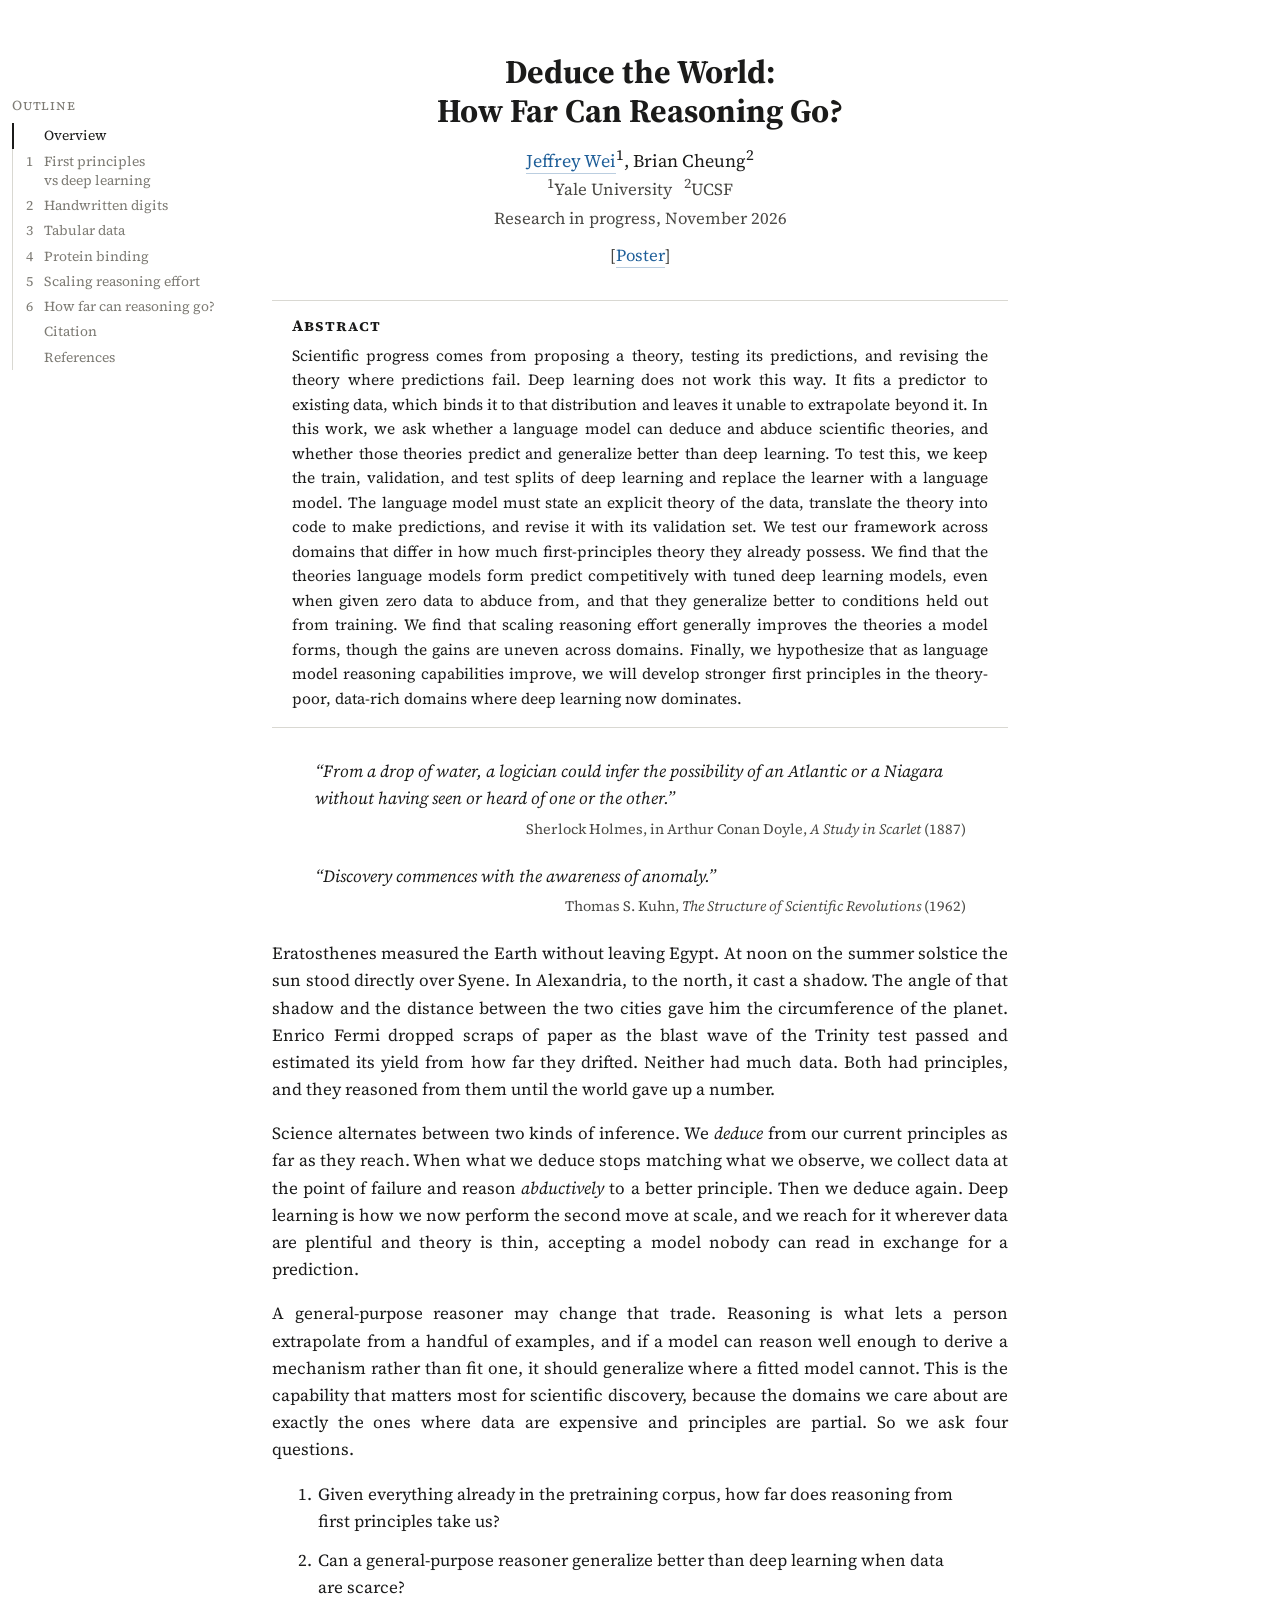
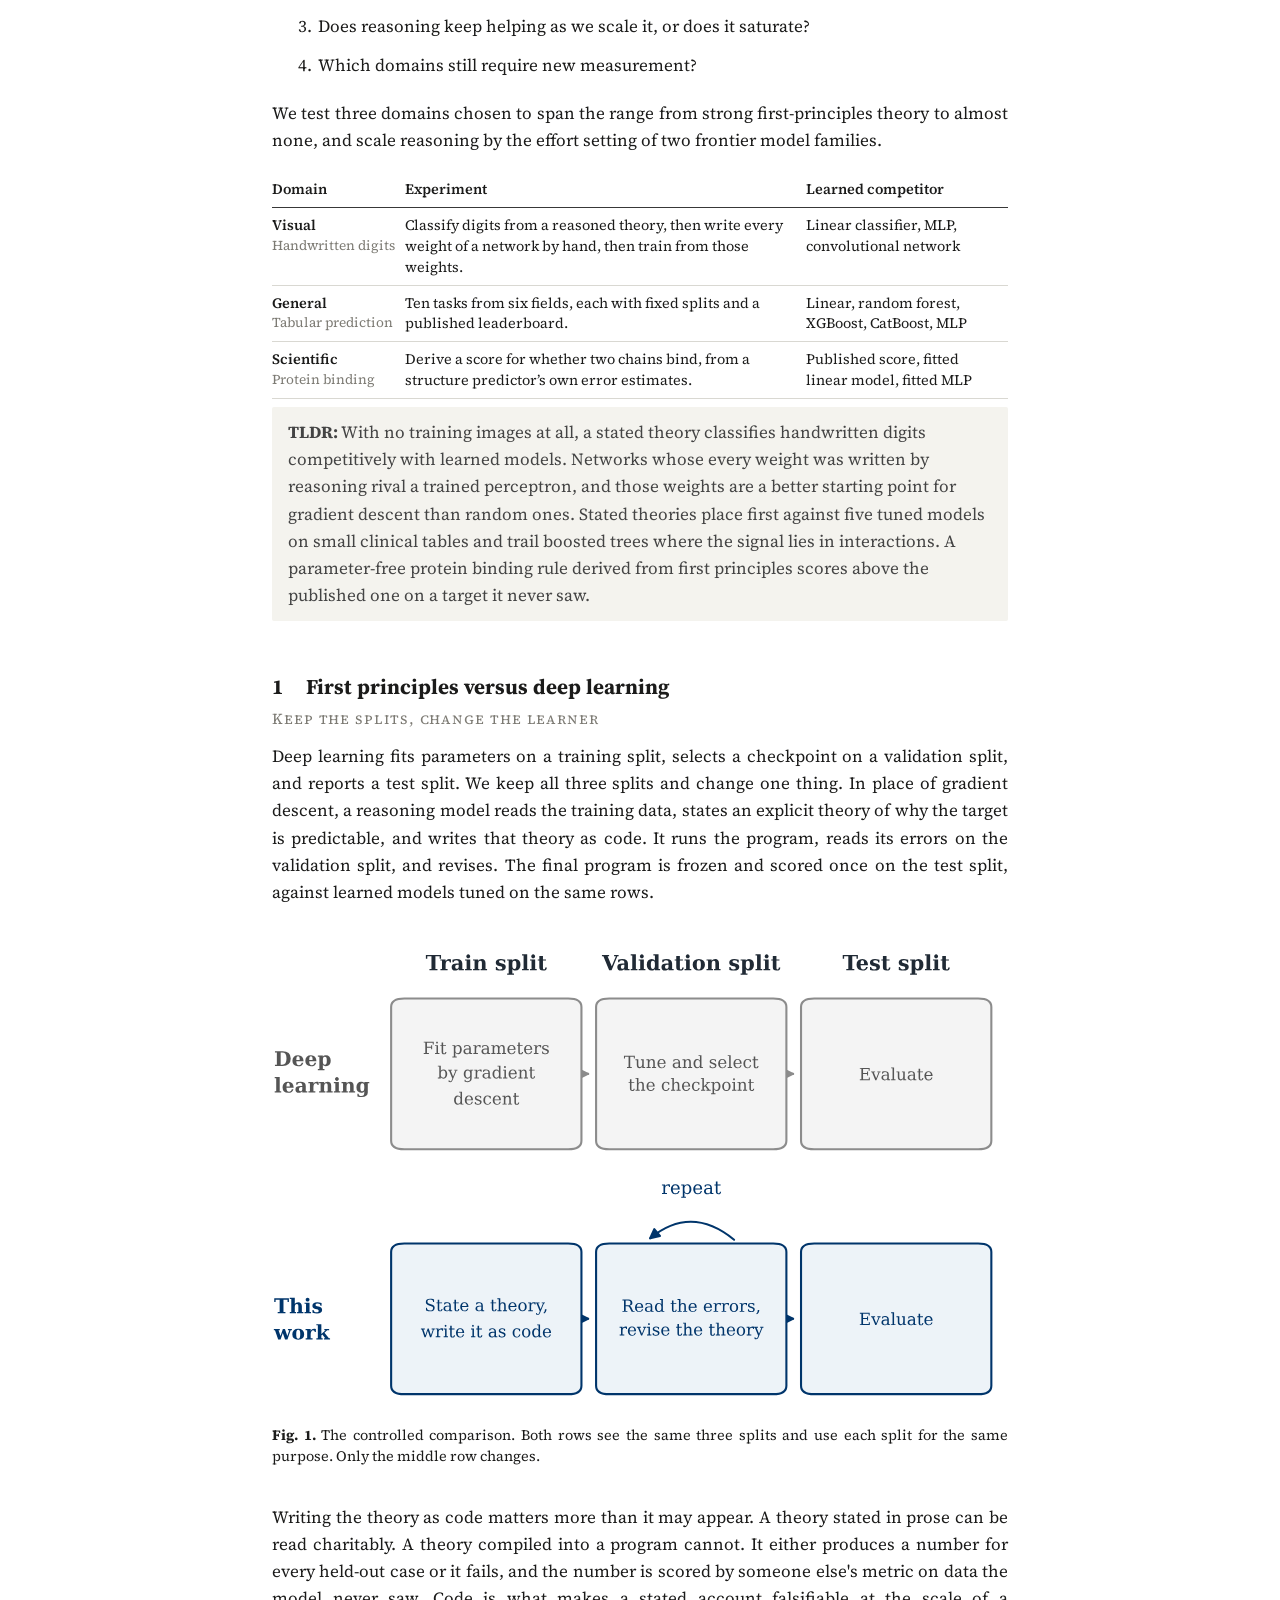
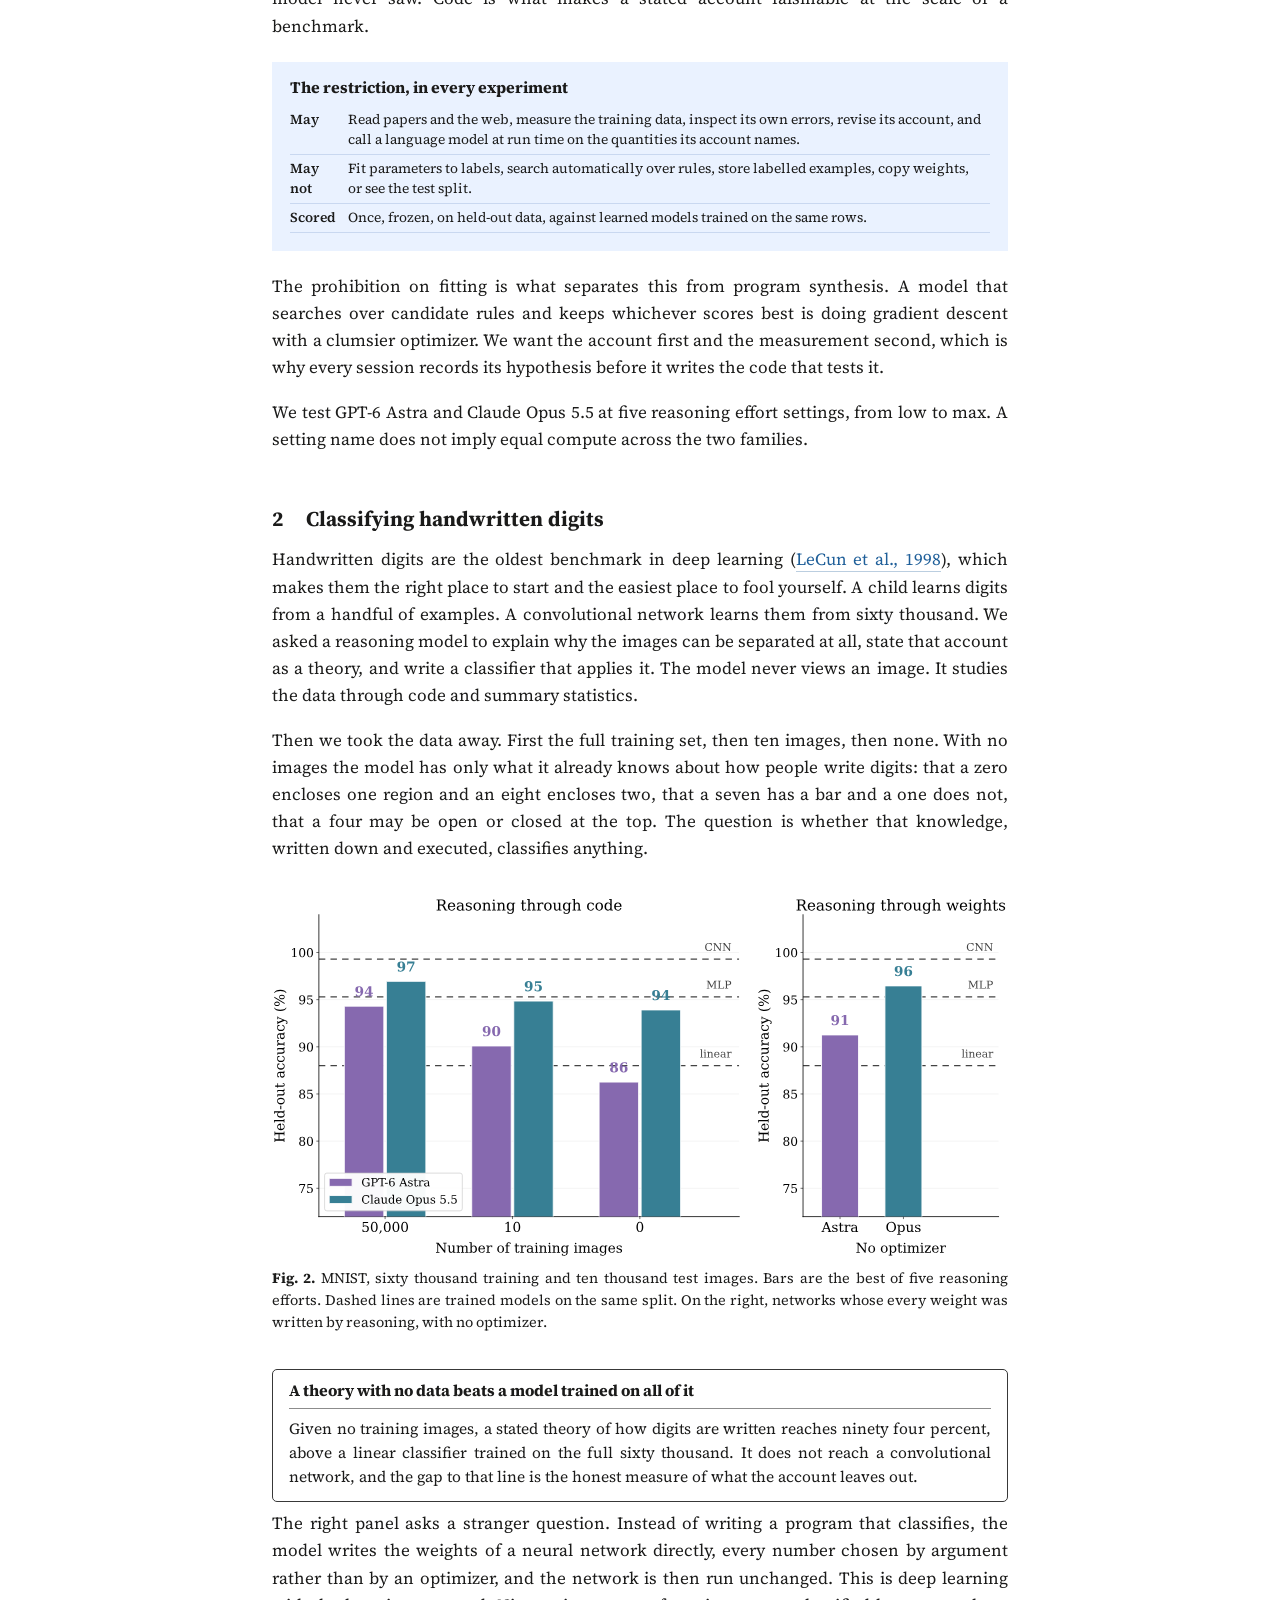
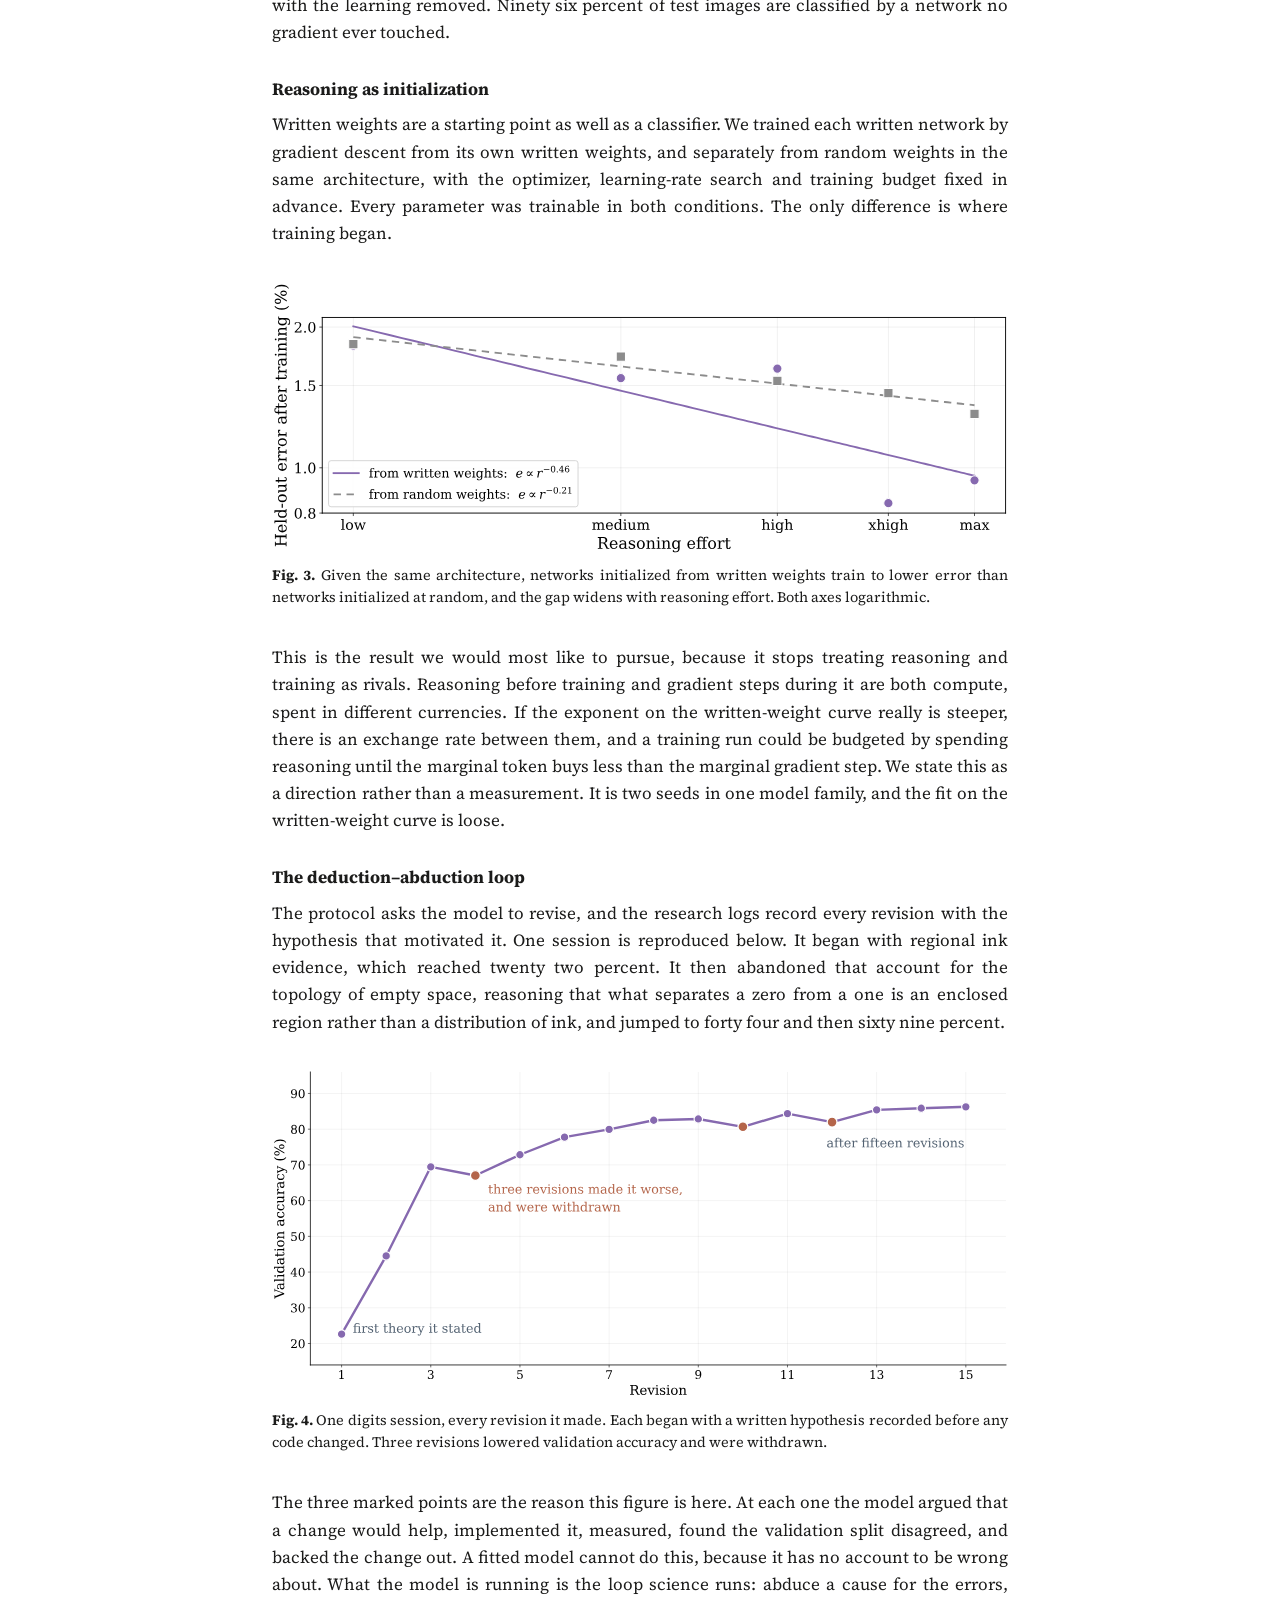
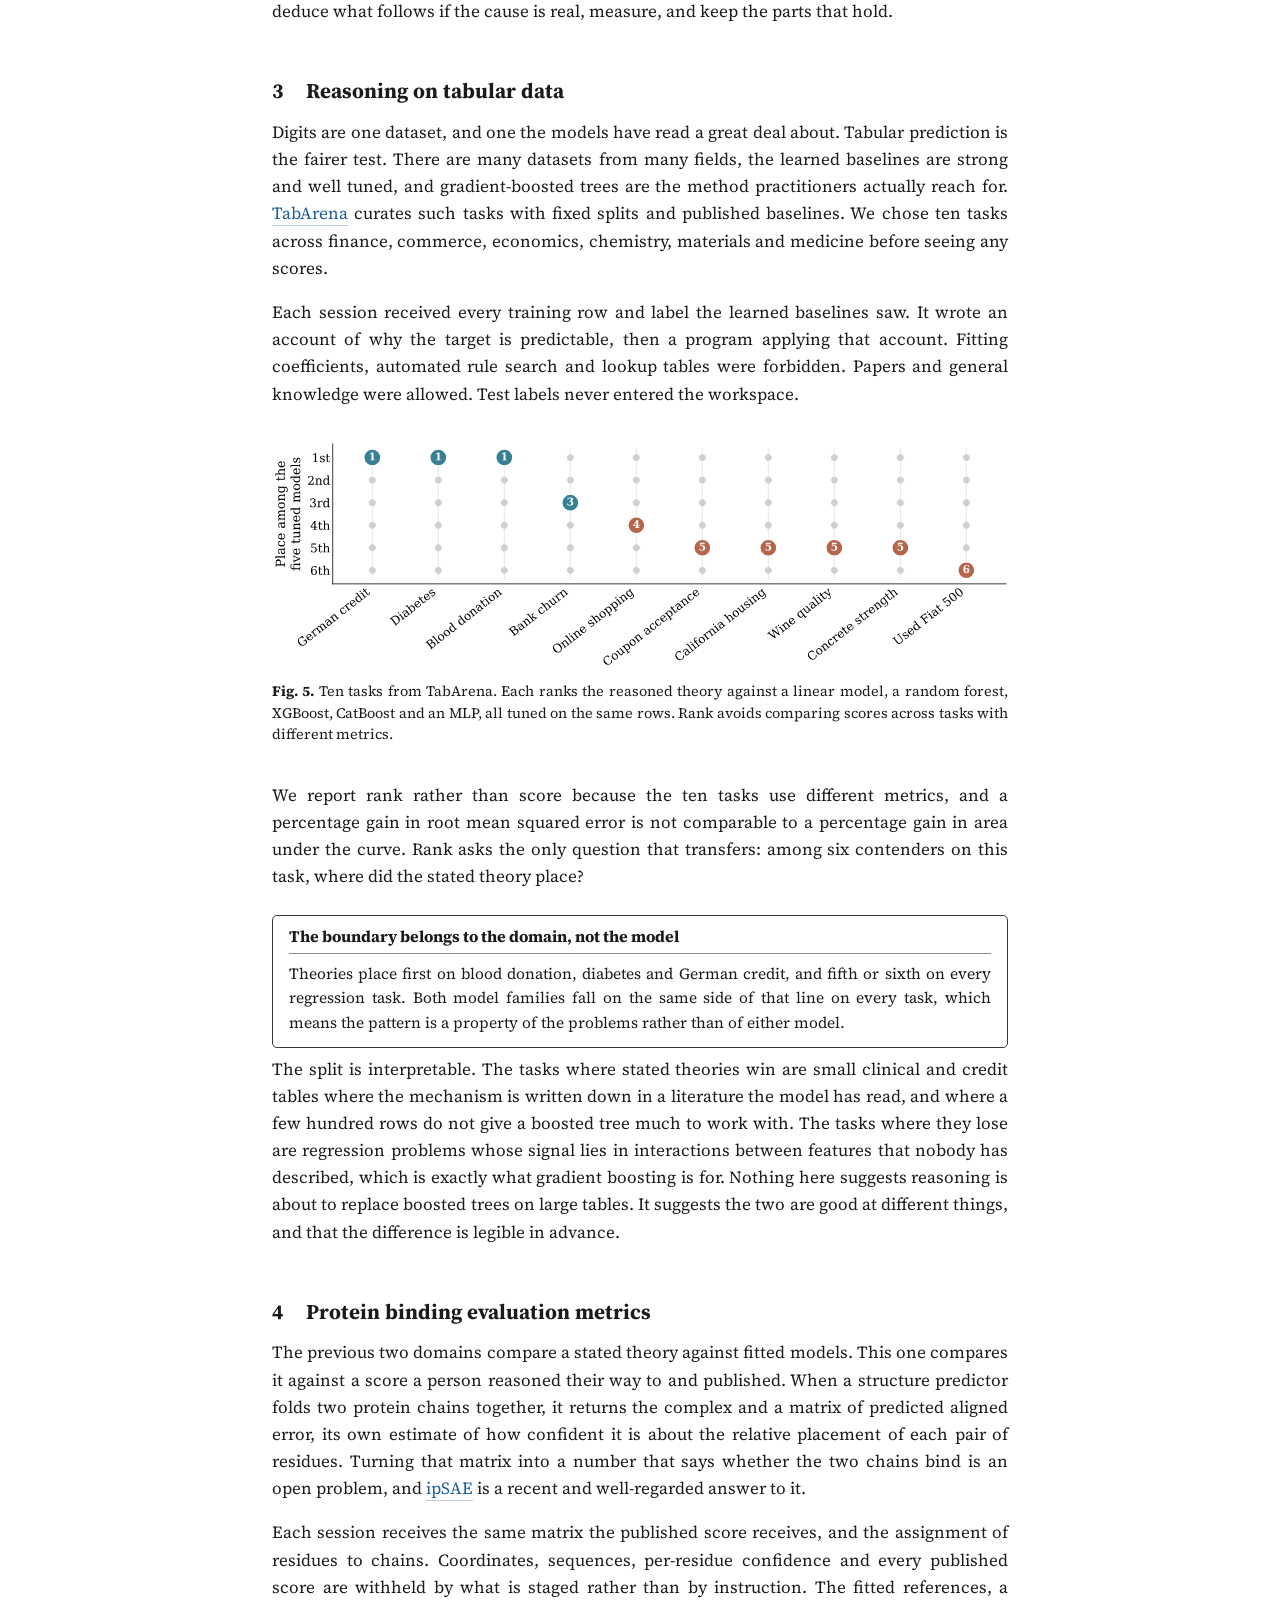
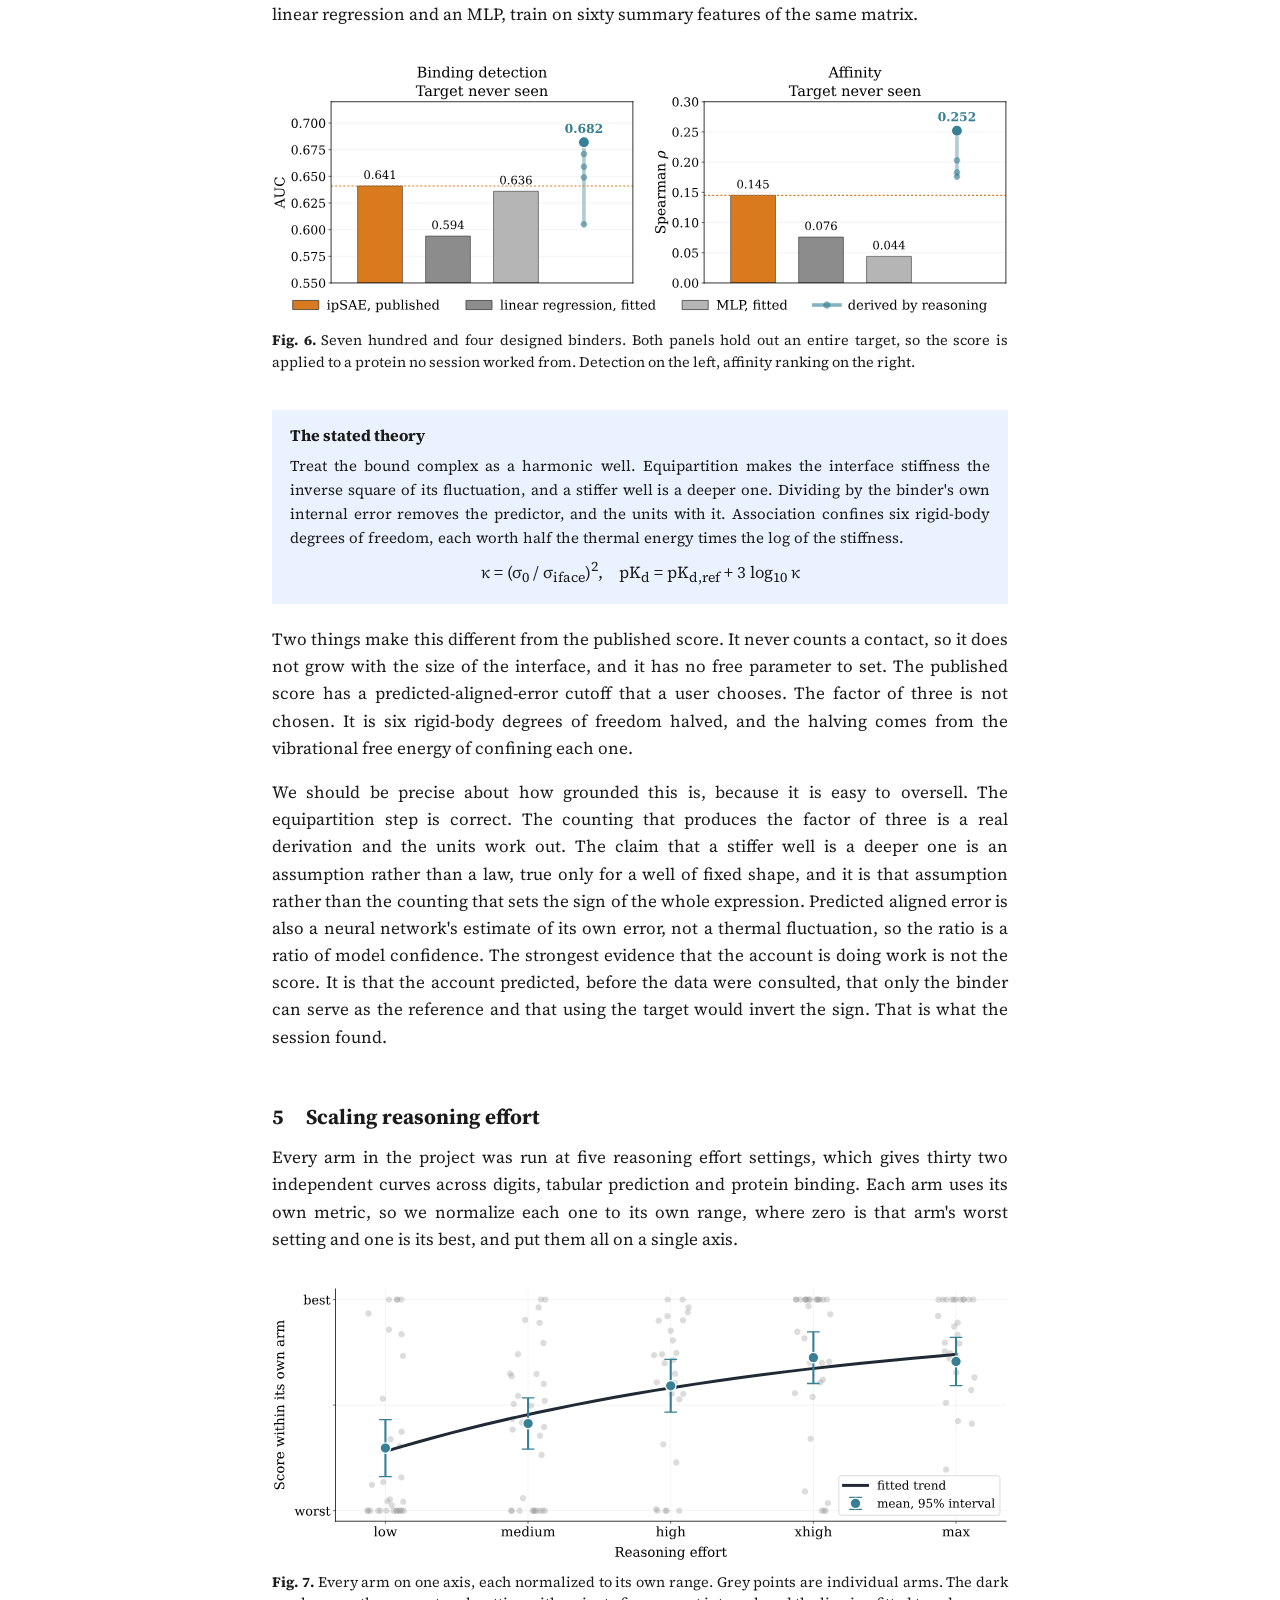
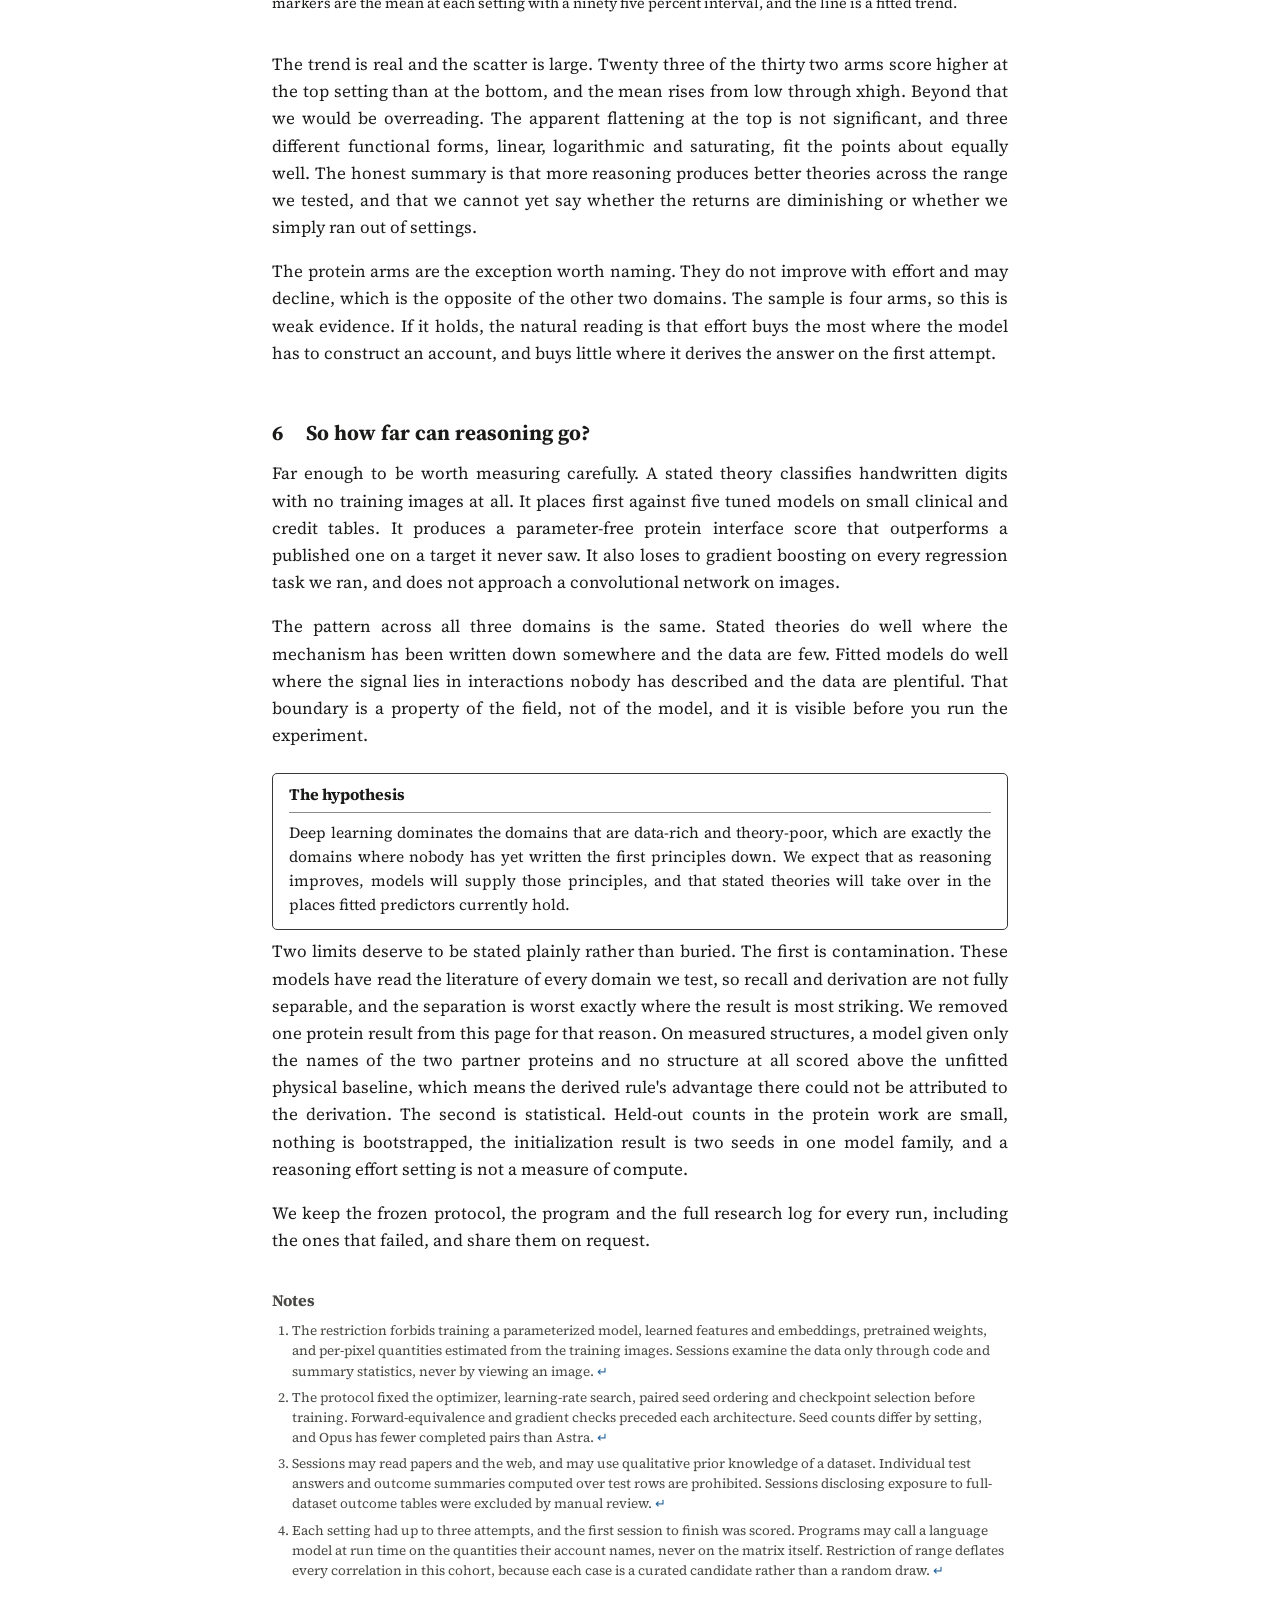
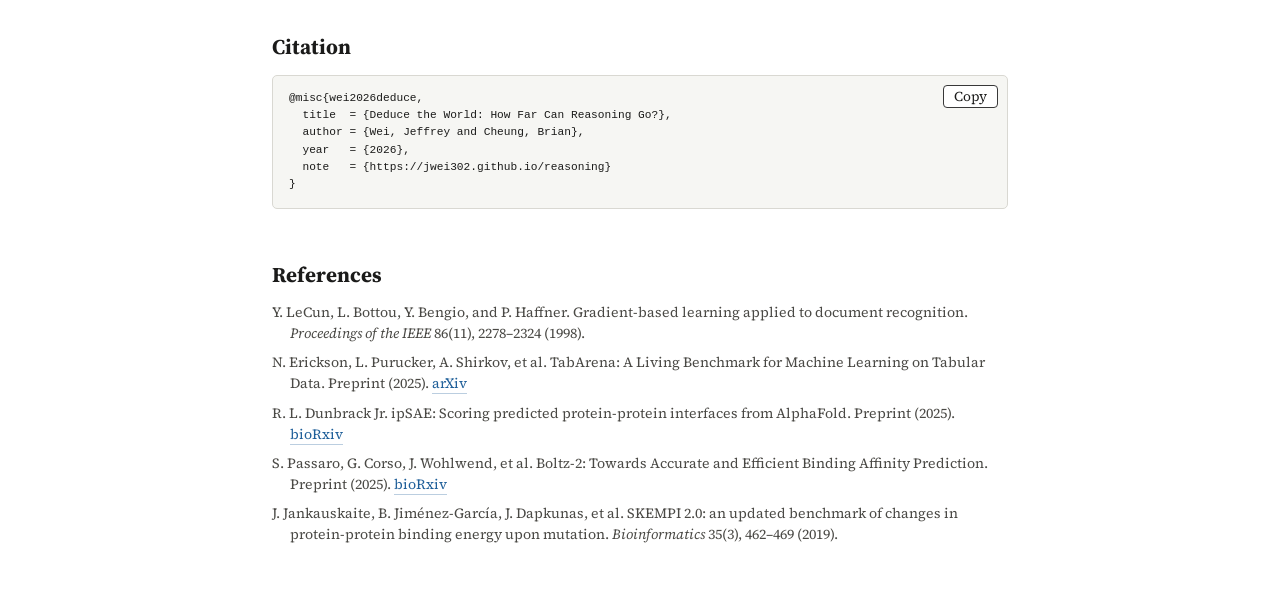
==== commit 0028fca5: "Rebuild the site around the poster: same six sections, same figures, fuller exposition" ====
--- a/docs/index.html
+++ b/docs/index.html
@@ -11,8 +11,6 @@
 <link rel="preconnect" href="https://fonts.googleapis.com">
 <link rel="stylesheet" href="https://fonts.googleapis.com/css2?family=Source+Serif+4:ital,opsz,wght@0,8..60,400..700;1,8..60,400..700&display=swap">
 <link rel="stylesheet" href="style.css">
-<script src="data.js" defer></script>
-<script src="charts.js" defer></script>
 <script src="site.js" defer></script>
 </head>
 <body>
@@ -20,11 +18,12 @@
   <p class="toc-title">Outline</p>
   <ol>
     <li><a href="#top"><span></span>Overview</a></li>
-    <li><a href="#protocol"><span>1</span>The protocol</a></li>
+    <li><a href="#framework"><span>1</span>First principles vs deep learning</a></li>
     <li><a href="#digits"><span>2</span>Handwritten digits</a></li>
-    <li><a href="#tabular"><span>3</span>Tabular prediction</a></li>
+    <li><a href="#tabular"><span>3</span>Tabular data</a></li>
     <li><a href="#binding"><span>4</span>Protein binding</a></li>
-    <li><a href="#limits"><span>5</span>Where deduction stops</a></li>
+    <li><a href="#effort"><span>5</span>Scaling reasoning effort</a></li>
+    <li><a href="#close"><span>6</span>How far can reasoning go?</a></li>
     <li><a href="#citation"><span></span>Citation</a></li>
     <li><a href="#references"><span></span>References</a></li>
   </ol>
@@ -62,7 +61,7 @@
       <li>Does reasoning keep helping as we scale it, or does it&nbsp;saturate?</li>
       <li>Which domains still require new&nbsp;measurement?</li>
     </ol>
-    <p>We test four domains chosen to span the range from strong first-principles theory to almost none, and scale reasoning by the effort setting of two frontier model families.</p>
+    <p>We test three domains chosen to span the range from strong first-principles theory to almost none, and scale reasoning by the effort setting of two frontier model families.</p>
     <table class="domains">
       <thead><tr><th>Domain</th><th>Experiment</th><th>Learned competitor</th></tr></thead>
       <tbody>
@@ -71,20 +70,18 @@
         <tr><td>Scientific<span>Protein binding</span></td><td>Derive a score for whether two chains bind, from a structure predictor&rsquo;s own error estimates.</td><td>Published score, fitted linear model, fitted MLP</td></tr>
       </tbody>
     </table>
-    <p class="tldr"><strong>TLDR:</strong> With no training images at all, a reasoned account classifies most handwritten digits. Networks whose every weight was written by reasoning rival a trained perceptron, and those weights shorten the training that follows. Reasoned programs beat every tuned learned model on small clinical tables and trail boosted trees where the signal lives in interactions. Derived protein binding rules beat the published score and hold on targets never seen, where fitted models collapse.</p>
+    <p class="tldr"><strong>TLDR:</strong> With no training images at all, a stated theory classifies handwritten digits competitively with learned models. Networks whose every weight was written by reasoning rival a trained perceptron, and those weights are a better starting point for gradient descent than random ones. Stated theories place first against five tuned models on small clinical tables and trail boosted trees where the signal lies in interactions. A parameter-free protein binding rule derived from first principles scores above the published one on a target it never saw.</p>
   </div>
 
-  <figure class="box" id="hero">
-    <div class="tabs" role="tablist" aria-label="Domains"></div>
-    <p class="tab-desc" id="hero-desc"></p>
-    <svg id="hero-plot" class="plot" role="img" aria-label="One result from the chosen domain"></svg>
-    <figcaption>One result from each domain, plotted against an axis of reasoning. Choose a tab. Every curve is redrawn in its section below with its full setup.</figcaption>
-  </figure>
-
-  <section id="protocol">
-    <h2 class="num">The protocol</h2>
+  <section id="framework">
+    <h2 class="num">First principles versus deep learning</h2>
     <p class="kicker">Keep the splits, change the learner</p>
-    <p>Deep learning fits parameters on a training split, selects on a validation split and reports a test split. We keep all three and change only the learner. The model must reason abductively from the training data to an explicit theory of why the target is predictable, then express that theory as code, which is how a theory gets run and checked. It may measure the data, inspect its errors and revise. The gap between the frozen program and a tuned learned model is how much of the task reasoning reaches.</p>
+    <p>Deep learning fits parameters on a training split, selects a checkpoint on a validation split, and reports a test split. We keep all three splits and change one thing. In place of gradient descent, a reasoning model reads the training data, states an explicit theory of why the target is predictable, and writes that theory as code. It runs the program, reads its errors on the validation split, and revises. The final program is frozen and scored once on the test split, against learned models tuned on the same rows.</p>
+    <figure class="box" id="fig-framework">
+      <img class="plot zoomable" src="figs/poster_framework.svg" alt="The two learners side by side across train, validation and test splits">
+      <figcaption>The controlled comparison. Both rows see the same three splits and use each split for the same purpose. Only the middle row changes.</figcaption>
+    </figure>
+    <p>Writing the theory as code matters more than it may appear. A theory stated in prose can be read charitably. A theory compiled into a program cannot. It either produces a number for every held-out case or it fails, and the number is scored by someone else's metric on data the model never saw. Code is what makes a stated account falsifiable at the scale of a benchmark.</p>
     <div class="theorem">
       <h3>The restriction, in every experiment</h3>
       <table>
@@ -93,161 +90,95 @@
         <tr><th>Scored</th><td>Once, frozen, on held-out data, against learned models trained on the same rows.</td></tr>
       </table>
     </div>
-    <p>We test GPT-6 Astra and Claude Opus 5.5 at five reasoning effort settings, from low to max. A setting name does not imply equal compute across the two families. Each session runs until it is satisfied with its validation score, and keeps a research log of every hypothesis and revision.</p>
+    <p>The prohibition on fitting is what separates this from program synthesis. A model that searches over candidate rules and keeps whichever scores best is doing gradient descent with a clumsier optimizer. We want the account first and the measurement second, which is why every session records its hypothesis before it writes the code that tests it.</p>
+    <p>We test GPT-6 Astra and Claude Opus 5.5 at five reasoning effort settings, from low to max. A setting name does not imply equal compute across the two families.</p>
   </section>
 
   <section id="digits">
-    <h2 class="num">Handwritten digits: theory, weights and initialization</h2>
-    <p class="kicker">Visual</p>
-    <p>Handwritten digits are the oldest benchmark of deep learning (<a href="#ref-mnist">LeCun et al., 1998</a>). A child learns them from a handful of examples. We asked a reasoning model to explain why the images can be classified at all, state that account as a theory, and write a classifier that applies it. The model may not look at the images. It studies them through code and summary statistics. We then took the training images away, first leaving one per digit and then none.<sup class="note-ref"><a href="#note-1" id="note-ref-1" role="doc-noteref">1</a></sup></p>
-
+    <h2 class="num">Classifying handwritten digits</h2>
+    <p>Handwritten digits are the oldest benchmark in deep learning (<a href="#ref-mnist">LeCun et al., 1998</a>), which makes them the right place to start and the easiest place to fool yourself. A child learns digits from a handful of examples. A convolutional network learns them from sixty thousand. We asked a reasoning model to explain why the images can be separated at all, state that account as a theory, and write a classifier that applies it. The model never views an image. It studies the data through code and summary statistics.</p>
+    <p>Then we took the data away. First the full training set, then ten images, then none. With no images the model has only what it already knows about how people write digits: that a zero encloses one region and an eight encloses two, that a seven has a bar and a one does not, that a four may be open or closed at the top. The question is whether that knowledge, written down and executed, classifies anything.</p>
     <figure class="box" id="fig-digits">
-      <div class="pair two-pair">
-        <svg id="digits-astra" class="plot" role="img" aria-label="Astra held-out digit accuracy against effort for three amounts of data"></svg>
-        <svg id="digits-opus" class="plot" role="img" aria-label="Opus held-out digit accuracy against effort for three amounts of data"></svg>
-      </div>
-      <figcaption>Held-out accuracy of reasoned programs against effort, given fifty thousand labelled training images, one labelled image per digit, or none. With none, the model knows only the array shape, the intensity range and that there are ten classes. Dotted lines are published accuracies of trained models, for scale. Astra was not run at high in these arms.</figcaption>
-    </figure>
-
-    <p>With full data, the reasoned programs pass a trained linear classifier and approach a small trained network. Ten images do almost as well. With no images at all, Opus still classifies most digits correctly from an account of how digits are written. That account came from text. The images add a few points to what the model already knew.</p>
-
-    <h3 class="sub">Programming in weight space</h3>
-    <p>A free-form program can hide a nearest-neighbour search or a bank of hand-drawn templates. We closed that door. The model must choose a standard deep architecture and specify every weight and bias itself. It may write code that fills tensors from formulas it derives. It may evaluate the network, read its errors and revise individual weights. It may not use any optimizer, parameter search, closed-form fit, copied weights or class averages. All computation happens inside the network.</p>
-
+      <img class="plot zoomable" src="figs/poster_digits.svg" alt="Held-out accuracy of reasoned classifiers against trained baselines">
+      <figcaption>MNIST, sixty thousand training and ten thousand test images. Bars are the best of five reasoning efforts. Dashed lines are trained models on the same split. On the right, networks whose every weight was written by reasoning, with no optimizer.</figcaption>
+    </figure>
+    <div class="phen">
+      <h3>A theory with no data beats a model trained on all of it</h3>
+      <p>Given no training images, a stated theory of how digits are written reaches ninety four percent, above a linear classifier trained on the full sixty thousand. It does not reach a convolutional network, and the gap to that line is the honest measure of what the account leaves out.</p>
+    </div>
+    <p>The right panel asks a stranger question. Instead of writing a program that classifies, the model writes the weights of a neural network directly, every number chosen by argument rather than by an optimizer, and the network is then run unchanged. This is deep learning with the learning removed. Ninety six percent of test images are classified by a network no gradient ever touched.</p>
+
+    <h3 class="sub">Reasoning as initialization</h3>
+    <p>Written weights are a starting point as well as a classifier. We trained each written network by gradient descent from its own written weights, and separately from random weights in the same architecture, with the optimizer, learning-rate search and training budget fixed in advance. Every parameter was trainable in both conditions. The only difference is where training began.</p>
+    <figure class="box" id="fig-init">
+      <img class="plot zoomable" src="figs/poster_powerlaw.svg" alt="Held-out error after training against reasoning effort, both axes logarithmic">
+      <figcaption>Given the same architecture, networks initialized from written weights train to lower error than networks initialized at random, and the gap widens with reasoning effort. Both axes logarithmic.</figcaption>
+    </figure>
+    <p>This is the result we would most like to pursue, because it stops treating reasoning and training as rivals. Reasoning before training and gradient steps during it are both compute, spent in different currencies. If the exponent on the written-weight curve really is steeper, there is an exchange rate between them, and a training run could be budgeted by spending reasoning until the marginal token buys less than the marginal gradient step. We state this as a direction rather than a measurement. It is two seeds in one model family, and the fit on the written-weight curve is loose.</p>
+
+    <h3 class="sub">The deduction&ndash;abduction loop</h3>
+    <p>The protocol asks the model to revise, and the research logs record every revision with the hypothesis that motivated it. One session is reproduced below. It began with regional ink evidence, which reached twenty two percent. It then abandoned that account for the topology of empty space, reasoning that what separates a zero from a one is an enclosed region rather than a distribution of ink, and jumped to forty four and then sixty nine percent.</p>
+    <figure class="box" id="fig-cycles">
+      <img class="plot zoomable" src="figs/poster_cycles.svg" alt="Validation accuracy across fifteen revisions of one digits session">
+      <figcaption>One digits session, every revision it made. Each began with a written hypothesis recorded before any code changed. Three revisions lowered validation accuracy and were withdrawn.</figcaption>
+    </figure>
+    <p>The three marked points are the reason this figure is here. At each one the model argued that a change would help, implemented it, measured, found the validation split disagreed, and backed the change out. A fitted model cannot do this, because it has no account to be wrong about. What the model is running is the loop science runs: abduce a cause for the errors, deduce what follows if the cause is real, measure, and keep the parts that hold.</p>
+  </section>
+
+  <section id="tabular">
+    <h2 class="num">Reasoning on tabular data</h2>
+    <p>Digits are one dataset, and one the models have read a great deal about. Tabular prediction is the fairer test. There are many datasets from many fields, the learned baselines are strong and well tuned, and gradient-boosted trees are the method practitioners actually reach for. <a href="#ref-tabarena">TabArena</a> curates such tasks with fixed splits and published baselines. We chose ten tasks across finance, commerce, economics, chemistry, materials and medicine before seeing any scores.</p>
+    <p>Each session received every training row and label the learned baselines saw. It wrote an account of why the target is predictable, then a program applying that account. Fitting coefficients, automated rule search and lookup tables were forbidden. Papers and general knowledge were allowed. Test labels never entered the workspace.</p>
+    <figure class="box" id="fig-tabular">
+      <img class="plot zoomable" src="figs/poster_tabular.svg" alt="Rank of the reasoned theory among five tuned models on ten tabular tasks">
+      <figcaption>Ten tasks from TabArena. Each ranks the reasoned theory against a linear model, a random forest, XGBoost, CatBoost and an MLP, all tuned on the same rows. Rank avoids comparing scores across tasks with different metrics.</figcaption>
+    </figure>
+    <p>We report rank rather than score because the ten tasks use different metrics, and a percentage gain in root mean squared error is not comparable to a percentage gain in area under the curve. Rank asks the only question that transfers: among six contenders on this task, where did the stated theory place?</p>
+    <div class="phen">
+      <h3>The boundary belongs to the domain, not the model</h3>
+      <p>Theories place first on blood donation, diabetes and German credit, and fifth or sixth on every regression task. Both model families fall on the same side of that line on every task, which means the pattern is a property of the problems rather than of either model.</p>
+    </div>
+    <p>The split is interpretable. The tasks where stated theories win are small clinical and credit tables where the mechanism is written down in a literature the model has read, and where a few hundred rows do not give a boosted tree much to work with. The tasks where they lose are regression problems whose signal lies in interactions between features that nobody has described, which is exactly what gradient boosting is for. Nothing here suggests reasoning is about to replace boosted trees on large tables. It suggests the two are good at different things, and that the difference is legible in advance.</p>
+  </section>
+
+  <section id="binding">
+    <h2 class="num">Protein binding evaluation metrics</h2>
+    <p>The previous two domains compare a stated theory against fitted models. This one compares it against a score a person reasoned their way to and published. When a structure predictor folds two protein chains together, it returns the complex and a matrix of predicted aligned error, its own estimate of how confident it is about the relative placement of each pair of residues. Turning that matrix into a number that says whether the two chains bind is an open problem, and <a href="#ref-ipsae">ipSAE</a> is a recent and well-regarded answer to it.</p>
+    <p>Each session receives the same matrix the published score receives, and the assignment of residues to chains. Coordinates, sequences, per-residue confidence and every published score are withheld by what is staged rather than by instruction. The fitted references, a linear regression and an MLP, train on sixty summary features of the same matrix.</p>
+    <figure class="box" id="fig-ipsae">
+      <img class="plot zoomable" src="figs/poster_ipsae.svg" alt="Detection and affinity on a target never seen, against the published score and two fitted models">
+      <figcaption>Seven hundred and four designed binders. Both panels hold out an entire target, so the score is applied to a protein no session worked from. Detection on the left, affinity ranking on the right.</figcaption>
+    </figure>
     <div class="theorem">
-      <h3>The instruction, in full</h3>
-      <p>Build a handwritten digit classifier using a standard deep learning architecture. Choose its layers and size, then specify every weight and bias yourself through reasoning. Use multiple hidden layers and standard neural-network operations. Do not fit weights with gradient descent, backpropagation, numerical gradient estimation, another optimiser, automated parameter search, or a closed-form estimator. Do not search for, copy, download or adapt pretrained weights. Do not copy dataset images or class averages into the weights. You may write code that generates weight tensors from explicit formulas and constants you choose. Before each revision, record the change and your reason for choosing those numerical values.</p>
-    </div>
-
-    <figure class="box" id="fig-weights">
-      <svg id="weights" class="plot" role="img" aria-label="Held-out accuracy of networks with written weights against effort"></svg>
-      <figcaption>Held-out accuracy of networks whose every parameter was written by reasoning, against effort. Faint dashed lines are the free-form programs from the same models on the same splits. Dotted lines are published accuracies of trained networks.</figcaption>
-    </figure>
-
-    <p>Opus writes networks that rival a trained multilayer perceptron. Astra starts lower and climbs with every step of effort above medium, gaining nearly ten points from its lowest setting to its highest. The weights are legible. Each neuron has a stated purpose, and its signs and bias follow from that purpose.</p>
-
-    <h3 class="sub">Reasoning as initialization</h3>
-    <p>Written weights are a starting point as well as a classifier. We trained each written network by gradient descent from its written weights, and separately from random weights in the same architecture. Every parameter was trainable. The optimizer, learning-rate search and training budget were fixed before training, and validation chose the checkpoint.<sup class="note-ref"><a href="#note-2" id="note-ref-2" role="doc-noteref">2</a></sup></p>
-
-    <figure class="box" id="fig-init">
-      <div class="pair two-pair">
-        <svg id="init-curves" class="plot" role="img" aria-label="Validation error during training from written weights, by effort"></svg>
-        <svg id="init-cross" class="plot" role="img" aria-label="Updates to reach 98 percent accuracy against effort"></svg>
-      </div>
-      <figcaption>Astra. Left: median validation error during training, starting from the weights written at each effort. Right: updates until validation accuracy first reaches 98%, from written weights and from random weights in the same architecture. Medians over paired seeds, checked once per epoch.</figcaption>
-    </figure>
-
-    <p>For Astra, more reasoning gives a better start, and the start lasts. Networks written at the two highest efforts begin with lower error and stay ahead for the whole run. The highest setting reaches the target within the first epoch. Its random twin needs several times as many updates. Reasoning spent before training buys a cheaper training run.</p>
-
-    <figure class="box" id="fig-powerlaw">
-      <svg id="powerlaw" class="plot" role="img" aria-label="Held-out error after training against effort rank with power-law fits"></svg>
-      <figcaption>Astra. Held-out error after the full training budget against effort rank, both axes logarithmic. Lines are least-squares power-law fits. Ranks encode the order of the settings, not measured compute. Architectures differ across settings, so the random-weight line shows what the architecture alone contributes.</figcaption>
-    </figure>
-
-    <p>Trained error falls with effort roughly as a power law. The exponent from written weights is about twice the exponent from random weights in the same architectures. Part of the gain comes from better architectures and part from the weights themselves. This is a scaling curve for initialization, with reasoning on the horizontal axis. Opus shows no such trend at its present seed count, and its written networks already start close to their trained accuracy.</p>
-
+      <h3>The stated theory</h3>
+      <p>Treat the bound complex as a harmonic well. Equipartition makes the interface stiffness the inverse square of its fluctuation, and a stiffer well is a deeper one. Dividing by the binder's own internal error removes the predictor, and the units with it. Association confines six rigid-body degrees of freedom, each worth half the thermal energy times the log of the stiffness.</p>
+      <p class="display">&kappa; = (&sigma;<sub>0</sub> / &sigma;<sub>iface</sub>)<sup>2</sup>, &nbsp;&nbsp; pK<sub>d</sub> = pK<sub>d,ref</sub> + 3 log<sub>10</sub> &kappa;</p>
+    </div>
+    <p>Two things make this different from the published score. It never counts a contact, so it does not grow with the size of the interface, and it has no free parameter to set. The published score has a predicted-aligned-error cutoff that a user chooses. The factor of three is not chosen. It is six rigid-body degrees of freedom halved, and the halving comes from the vibrational free energy of confining each one.</p>
+    <p>We should be precise about how grounded this is, because it is easy to oversell. The equipartition step is correct. The counting that produces the factor of three is a real derivation and the units work out. The claim that a stiffer well is a deeper one is an assumption rather than a law, true only for a well of fixed shape, and it is that assumption rather than the counting that sets the sign of the whole expression. Predicted aligned error is also a neural network's estimate of its own error, not a thermal fluctuation, so the ratio is a ratio of model confidence. The strongest evidence that the account is doing work is not the score. It is that the account predicted, before the data were consulted, that only the binder can serve as the reference and that using the target would invert the sign. That is what the session found.</p>
+  </section>
+
+  <section id="effort">
+    <h2 class="num">Scaling reasoning effort</h2>
+    <p>Every arm in the project was run at five reasoning effort settings, which gives thirty two independent curves across digits, tabular prediction and protein binding. Each arm uses its own metric, so we normalize each one to its own range, where zero is that arm's worst setting and one is its best, and put them all on a single axis.</p>
+    <figure class="box" id="fig-effort">
+      <img class="plot zoomable" src="figs/poster_effort.svg" alt="All thirty two arms against reasoning effort, with a fitted trend">
+      <figcaption>Every arm on one axis, each normalized to its own range. Grey points are individual arms. The dark markers are the mean at each setting with a ninety five percent interval, and the line is a fitted trend.</figcaption>
+    </figure>
+    <p>The trend is real and the scatter is large. Twenty three of the thirty two arms score higher at the top setting than at the bottom, and the mean rises from low through xhigh. Beyond that we would be overreading. The apparent flattening at the top is not significant, and three different functional forms, linear, logarithmic and saturating, fit the points about equally well. The honest summary is that more reasoning produces better theories across the range we tested, and that we cannot yet say whether the returns are diminishing or whether we simply ran out of settings.</p>
+    <p>The protein arms are the exception worth naming. They do not improve with effort and may decline, which is the opposite of the other two domains. The sample is four arms, so this is weak evidence. If it holds, the natural reading is that effort buys the most where the model has to construct an account, and buys little where it derives the answer on the first attempt.</p>
+  </section>
+
+  <section id="close">
+    <h2 class="num">So how far can reasoning go?</h2>
+    <p>Far enough to be worth measuring carefully. A stated theory classifies handwritten digits with no training images at all. It places first against five tuned models on small clinical and credit tables. It produces a parameter-free protein interface score that outperforms a published one on a target it never saw. It also loses to gradient boosting on every regression task we ran, and does not approach a convolutional network on images.</p>
+    <p>The pattern across all three domains is the same. Stated theories do well where the mechanism has been written down somewhere and the data are few. Fitted models do well where the signal lies in interactions nobody has described and the data are plentiful. That boundary is a property of the field, not of the model, and it is visible before you run the experiment.</p>
     <div class="phen">
-      <h3>Reasoning writes useful weights</h3>
-      <p>With no optimizer, reasoning wrote networks that rival a trained perceptron. With an optimizer, those weights shortened training, and for Astra the benefit grew with reasoning effort along a power law. Reasoning spent before training may substitute for part of the compute spent in it.</p>
-    </div>
-  </section>
-
-  <section id="tabular">
-    <h2 class="num">Tabular prediction: the same protocol, ten domains</h2>
-    <p class="kicker">General</p>
-    <p>Digits are one dataset the models know well. Tabular prediction offers many datasets from many fields, each with strong learned baselines, which makes it the fairest general test of the protocol. <a href="#ref-tabarena">TabArena</a> curates such tasks with fixed splits. We chose ten tasks across finance, commerce, economics, chemistry, materials and medicine before any scores existed. Each session received every training row and label the learned baselines saw. It wrote an account of why the target is predictable, then a program that applies it. Fitting coefficients, automated rule search and lookup tables were forbidden. Papers and general knowledge were allowed. Test labels never entered the workspace. We ran three independent sessions per setting.<sup class="note-ref"><a href="#note-3" id="note-ref-3" role="doc-noteref">3</a></sup> The learned references are linear or logistic regression, random forest, XGBoost, CatBoost and an MLP, each tuned on the same training rows.</p>
-
-    <figure class="box" id="fig-tab-ladder">
-      <svg id="tab-ladder" class="plot" role="img" aria-label="Reasoned programs against learned models on ten tabular tasks"></svg>
-      <figcaption>Each row is one task on its own scale, oriented so that right is better. Grey marks are tuned learned models. Coloured bars span the mean score of three sessions at each of the five effort settings, and the large dot marks the best setting. Every method sees the same training rows and is scored on the same held-out rows.</figcaption>
-    </figure>
-
-    <p>The answer depends on the dataset, which is what a general test should reveal. On the two small medical tasks, reasoned programs from both models beat every learned model. Opus also beats them on German credit, a small dataset with a long literature. On tasks governed by many interacting features, such as concrete strength, house prices, coupon acceptance and wine quality, the programs pass or approach the linear model and stay well behind boosted trees. A reasoned rule competes where data are few and the field has written much about the mechanism. It falls behind where the signal lives in interactions nobody has written down.</p>
-
-    <figure class="box" id="fig-tab-task">
-      <div class="tabs fig-tabs wrap" role="tablist" aria-label="Tabular tasks"></div>
-      <p class="tab-desc" id="tab-desc"></p>
-      <svg id="tab-task" class="plot" role="img" aria-label="Test score against effort for the chosen task"></svg>
-      <figcaption>Test score against reasoning effort for one task. Points are means over independent sessions, bars one standard deviation, and faint dots individual programs. Dotted lines are tuned learned models on the same rows.</figcaption>
-    </figure>
-
-    <p>Effort helps on some tasks and not on others. Astra&rsquo;s concrete and housing programs improve steadily with effort. Opus improves on online shopping, churn and used-car prices, then levels off. On German credit, the lowest setting does best. What a reasoned program looks like is easiest to see in one of them.</p>
-
-    <div class="theorem">
-      <h3>A reasoned credit scorecard</h3>
-      <p>Selected rules from one Claude Opus 5.5 program at low effort. Its account treats each factor as evidence about whether an applicant can keep meeting obligations. The point values are judgments stated before measurement, not fitted odds ratios. The session measured the scorecard once and kept it unchanged.</p>
-      <table>
-        <tr><th>Factor</th><th>Points toward good credit</th></tr>
-        <tr><td>Checking account</td><td>None +3. At least 200 DM or salary assigned +1. Negative balance &minus;2.</td></tr>
-        <tr><td>Credit history</td><td>Critical account elsewhere +2. Past delay &minus;1.</td></tr>
-        <tr><td>Loan duration</td><td>&minus;1 for each twelve months beyond the first twelve.</td></tr>
-        <tr><td>Employment</td><td>Under a year &minus;1. Four years or more +1.</td></tr>
-        <tr><td>Age</td><td>&minus;1 below twenty-five.</td></tr>
-        <tr><td>Output</td><td><i>P</i>(good) = 1 / (1 + exp(&minus;(score &minus; 1) / 2))</td></tr>
-      </table>
-    </div>
-
-    <div class="phen">
-      <h3>The dataset decides</h3>
-      <p>Across ten tasks the protocol splits them cleanly. Small tables with a written mechanism go to the reasoned program. Large tables whose signal lies in interactions go to boosted trees. Nothing about the model family changes that boundary, which is why we read it as a property of the domain rather than of the reasoner.</p>
-    </div>
-  </section>
-
-  <section id="binding">
-    <h2 class="num">Protein binding: reasoning about an instrument</h2>
-    <p class="kicker">Scientific</p>
-    <p>The first domains replace a learned model outright. Working scientists more often keep the learned model and ask what its output means. Structure predictors such as <a href="#ref-boltz">Boltz-2</a> return a complex and an estimate of their own error, the predicted aligned error between every pair of residues. Several hand-written scores reduce that matrix to one number for whether two chains bind. One of them, <a href="#ref-ipsae">ipSAE</a>, was derived by a person who worked out why an earlier score failed. It is reasoning applied to a model&rsquo;s output. We asked whether a reasoning model could do the same, and do it better.</p>
-    <p>We use designed binders against five targets with measured binding outcomes and affinities. Each session receives exactly what the published score receives: the error matrix and the assignment of residues to chains. Coordinates, sequences, per-residue confidence and every published score are withheld by what is staged, not by instruction. Splits keep near-identical binders together. The fitted references, a linear regression and an MLP, train on sixty summary features of the same matrix. Claude Opus 5.5 ran at each effort setting.<sup class="note-ref"><a href="#note-4" id="note-ref-4" role="doc-noteref">4</a></sup></p>
-
-    <figure class="box" id="fig-ipsae">
-      <div class="pair three-pair">
-        <svg id="ipsae-0" class="plot" role="img" aria-label="Detecting binders on seen targets"></svg>
-        <svg id="ipsae-1" class="plot" role="img" aria-label="Detecting binders on a held-out target"></svg>
-        <svg id="ipsae-2" class="plot" role="img" aria-label="Ranking affinity on a held-out target"></svg>
-      </div>
-      <figcaption>The published ipSAE score, two fitted models and rules derived by reasoning, on held-out cases. Left: whether a pair binds, on targets the session worked from. Middle: the same question with each target held out in turn. Right: rank correlation with measured affinity on a held-out target. Faint dots are the five effort settings and the large dot is the best of them. Scores are averaged within each target, then across targets.</figcaption>
-    </figure>
-
-    <p>On every question, four or five of the five settings beat the published score. On held-out targets, the derived rules also beat both fitted models. The fitted models do well on targets they were trained on and fall apart on new ones. The derived rules hold. The sessions explain why in their own research logs.</p>
-
-    <div class="theorem">
-      <h3>What reasoning derived</h3>
-      <p><b>Detecting a binder.</b> The published score averages the contacts of its single best residue, so a small docked patch scores like a broad one. Binding free energy grows with interface area, so evidence should add up. With <i>e<sub>ij</sub></i> the predicted error between binder residue <i>i</i> and target residue <i>j</i>, and <i>d</i><sub>0</sub> the published kernel width at its documented floor,</p>
-      <p class="formula"><i>p<sub>ij</sub></i> = 1 / (1 + (<i>e<sub>ij</sub></i> / <i>d</i><sub>0</sub>)<sup>2</sup>), &nbsp;&nbsp; <i>S</i> = &sum;<sub><i>i</i> &isin; binder</sub> max<sub><i>j</i> &isin; target</sub> <i>p<sub>ij</sub></i></p>
-      <p>This is the expected number of binder residues docked onto the target. Summing alone does not help, and narrowing the kernel alone does not help. Only both together do. The count is uncorrelated with binder length.</p>
-      <p><b>Ranking affinity on a new target.</b> A count grows with the binder, and binder size predicts affinity with opposite signs on different targets. The strongest session found this by measurement, abandoned the count, and treated the complex as a harmonic well. With <i>&sigma;</i><sub>iface</sub> the precision of the interface and <i>&sigma;</i><sub>0</sub> the precision the binder achieves within itself,</p>
-      <p class="formula"><i>&kappa;</i> = (<i>&sigma;</i><sub>0</sub> / <i>&sigma;</i><sub>iface</sub>)<sup>2</sup>, &nbsp;&nbsp; p<i>K</i><sub>d</sub> = p<i>K</i><sub>d,ref</sub> + 3 log<sub>10</sub> <i>&kappa;</i></p>
-      <p>The factor of three is half the six rigid-body degrees of freedom that binding confines. The temperature cancels in a ratio of stiffnesses. Nothing is fitted. Using the target instead of the binder as the reference reverses the sign, which the account predicts and the data confirm.</p>
-    </div>
-
-    <h3 class="sub">Physics without a learned model</h3>
-    <p>The error matrix is itself the output of a learned model. Our last test removes it. We took natural complexes with deposited crystal structures and measured binding constants from <a href="#ref-skempi">SKEMPI</a>, grouped by mechanism of association: antibody and antigen, T-cell receptor and peptide-MHC, protease and inhibitor, enzyme and inhibitor, and receptor signalling. Each session worked from four mechanisms and was scored on the fifth.</p>
-
-    <figure class="box" id="fig-skempi">
-      <svg id="skempi" class="plot" role="img" aria-label="Rank correlation with measured affinity on a held-out mechanism against effort"></svg>
-      <figcaption>Rank correlation with measured p<i>K</i><sub>d</sub> on the held-out mechanism, averaged over five folds, against reasoning effort. Dotted lines: buried surface area used directly as a score, and two models fitted on sixty physical features of the same coordinates.</figcaption>
-    </figure>
-
-    <p>The fitted models do worst. They learn one mechanism and fail on the next. A single physical quantity with no parameters, the buried surface area, beats both. The derived rules beat the area, and the best of them improve with effort. Reasoning from physical law transfers across mechanisms better than fitting does.</p>
-
-    <div class="phen">
-      <h3>Derived scores transfer where fitted ones do not</h3>
-      <p>Given exactly the inputs of a published interface score, reasoning derived better ones at nearly every effort setting. On targets and mechanisms never seen, the derived rules hold their ground while fitted models collapse. The rules are short, dimensionally sound, and each constant is named by the argument rather than chosen against the data.</p>
-    </div>
-  </section>
-
-
-  <section id="limits">
-    <h2 class="num">Where deduction stops</h2>
-    <p>Reading across the four domains, the reach of the protocol tracks two properties of a field: how much of its mechanism people have written down, and how much data a learned competitor has.</p>
-    <ol class="conclusions question-list" role="list">
-      <li><strong>Can a reasoned program replace a fitted&nbsp;model?</strong><p>Often, and in more places than we expected. A reasoned account classifies handwritten digits with no training images at all. Reasoned programs beat every tuned learned model on small clinical tables, and derived rules beat a published protein interface score that a person had already reasoned their way to.</p></li>
-      <li><strong>Where does deduction win, and where does fitting&nbsp;win?</strong><p>Deduction wins where the mechanism is written down and the data are few. Fitting wins where the signal lies in interactions nobody has described, which is most large tabular problems. The boundary is a property of the domain, not of the model family: both frontier models we test fall on the same side of it in every task.</p></li>
-      <li><strong>Does more reasoning keep&nbsp;helping?</strong><p>Usually, but never cleanly. The highest settings beat the lowest in most arms we ran, and the best setting sits at the top of the ladder in most of them, yet almost nothing is monotonic. Effort helps weight construction throughout. On tabular tasks it helps on some and not on others, and on one the lowest setting is best.</p></li>
-      <li><strong>Can reasoning hand work to training instead of replacing&nbsp;it?</strong><p>Yes, and this is the result we would most like to pursue. Weights written by reasoning are a usable initialization, and the better the reasoning, the less gradient training the network needs afterwards.</p></li>
-    </ol>
-    <p>That last point is the direction we think is most promising. Everything else here asks whether deduction can take the place of learning. The initialization result asks a better question: what is the exchange rate between the two? Reasoning before training and gradient steps during it are both compute, spent in different currencies, and in one model family the error after training falls with reasoning effort along a power law. If that curve holds up with more seeds and more architectures, it gives a way to budget a training run: spend reasoning until the marginal token buys less than the marginal gradient step. We are now measuring that curve properly, on larger networks and in a second domain, and testing whether written weights survive being scaled up.</p>
-    <p>Every experiment here has limits we have not resolved. These models have read the literature of every domain we test, so recall and derivation are hard to separate. Our held-out splits are small in the protein work, and nothing there is bootstrapped. The initialization result is one model family at a small seed count, and we present it as a direction rather than a measurement. A reasoning effort setting is not a measure of compute, and the same name means different things in different model families. We keep the frozen protocols, programs and logs for every run, and share them on request, so that each claim can be checked.</p>
+      <h3>The hypothesis</h3>
+      <p>Deep learning dominates the domains that are data-rich and theory-poor, which are exactly the domains where nobody has yet written the first principles down. We expect that as reasoning improves, models will supply those principles, and that stated theories will take over in the places fitted predictors currently hold.</p>
+    </div>
+    <p>Two limits deserve to be stated plainly rather than buried. The first is contamination. These models have read the literature of every domain we test, so recall and derivation are not fully separable, and the separation is worst exactly where the result is most striking. We removed one protein result from this page for that reason. On measured structures, a model given only the names of the two partner proteins and no structure at all scored above the unfitted physical baseline, which means the derived rule's advantage there could not be attributed to the derivation. The second is statistical. Held-out counts in the protein work are small, nothing is bootstrapped, the initialization result is two seeds in one model family, and a reasoning effort setting is not a measure of compute.</p>
+    <p>We keep the frozen protocol, the program and the full research log for every run, including the ones that failed, and share them on request.</p>
   </section>
 
   <section class="footnotes" id="notes" role="doc-endnotes" aria-labelledby="notes-title">
--- a/docs/style.css
+++ b/docs/style.css
@@ -208,3 +208,8 @@
 }
 
 .tabs.wrap { flex-wrap: wrap; gap: 0 16px; }
+
+/* static figures exported from the poster */
+img.plot { width: 100%; height: auto; display: block; }
+img.zoomable { cursor: zoom-in; }
+.theorem .display { text-align: center; font-size: 1.05rem; margin: 10px 0 2px; }
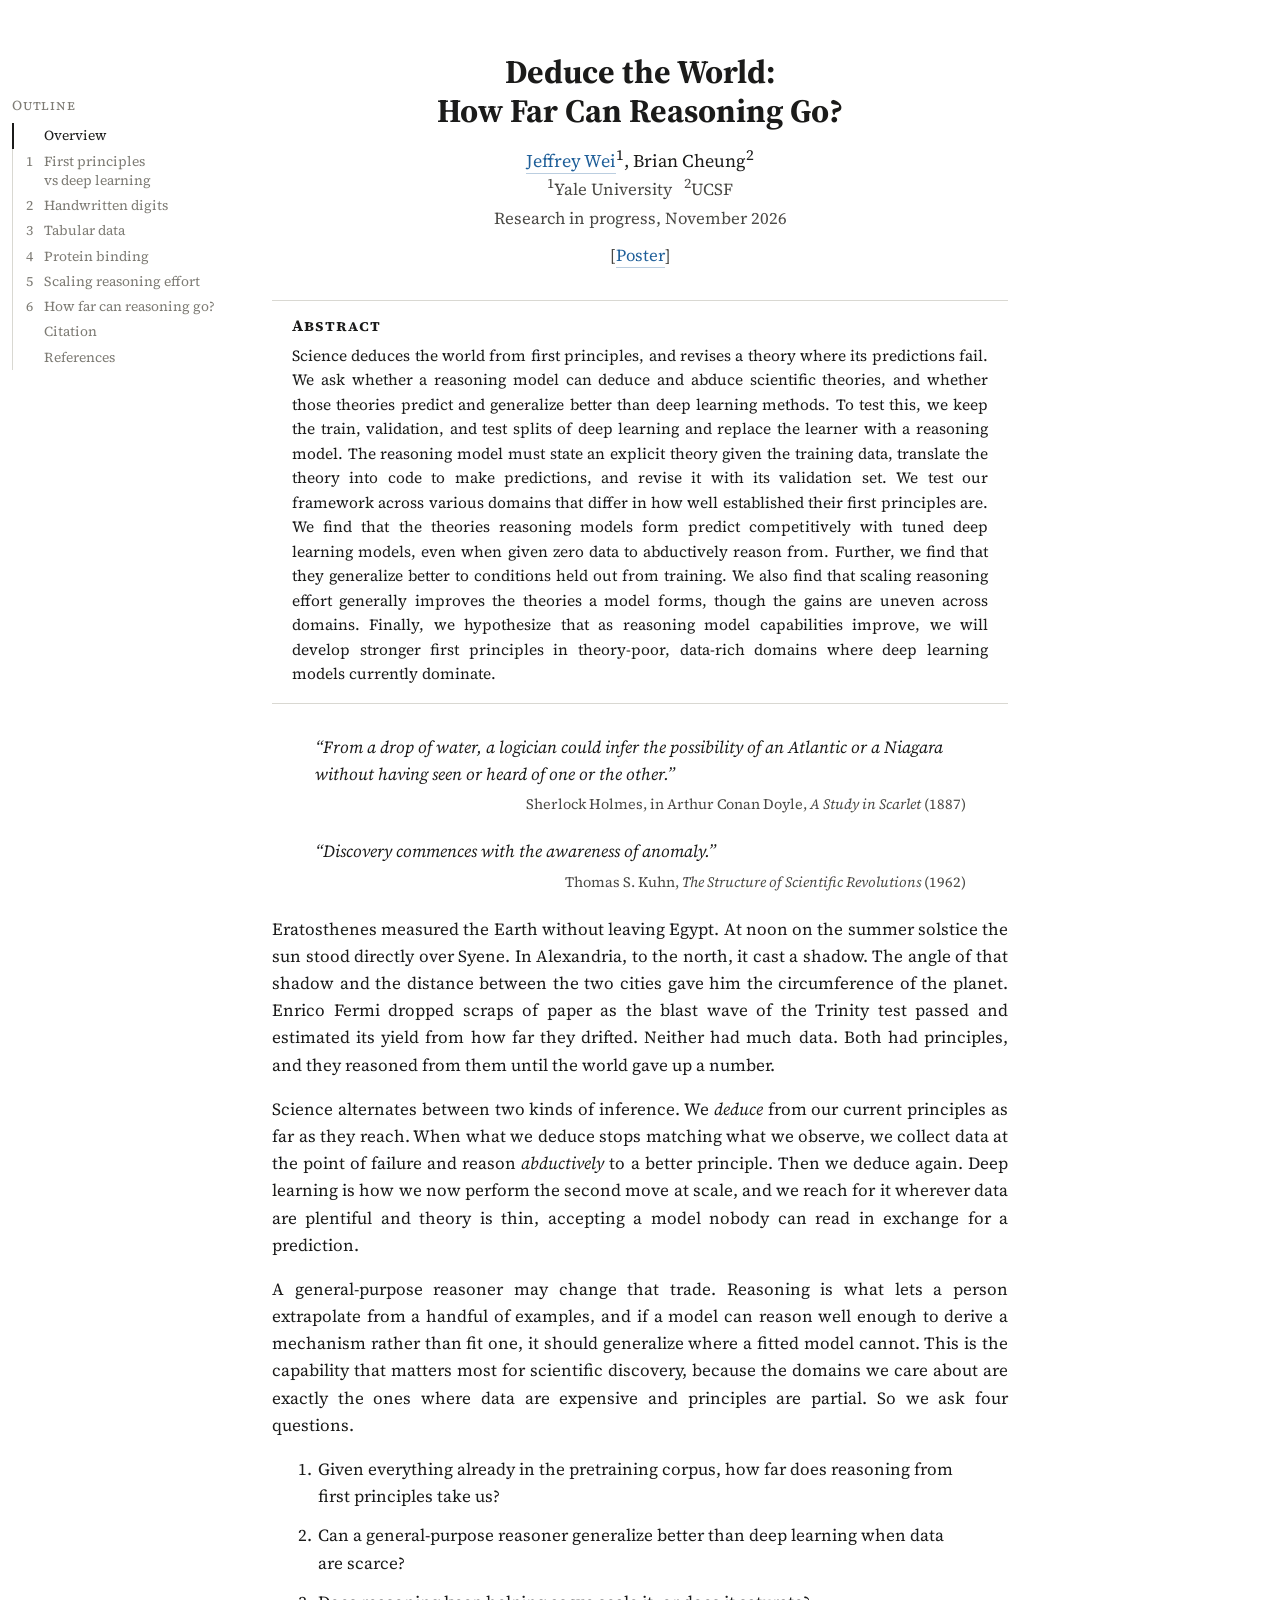
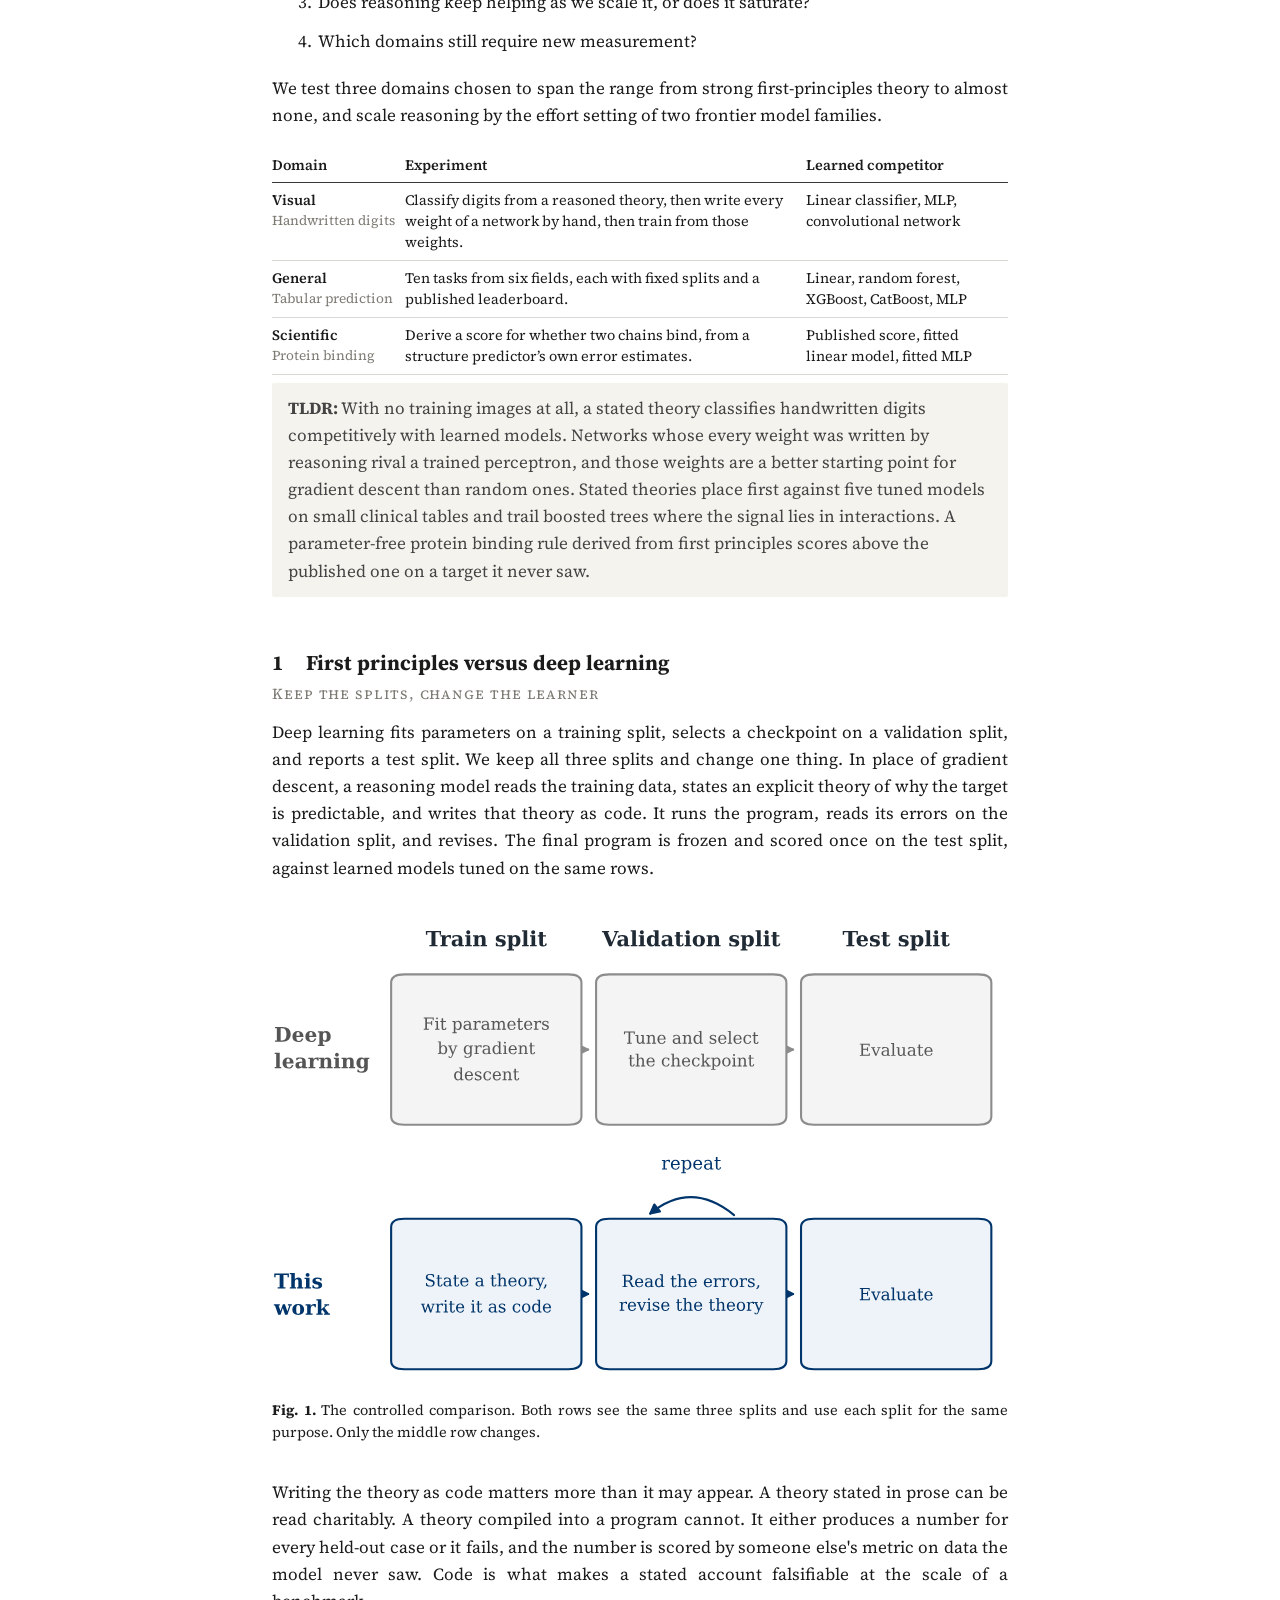
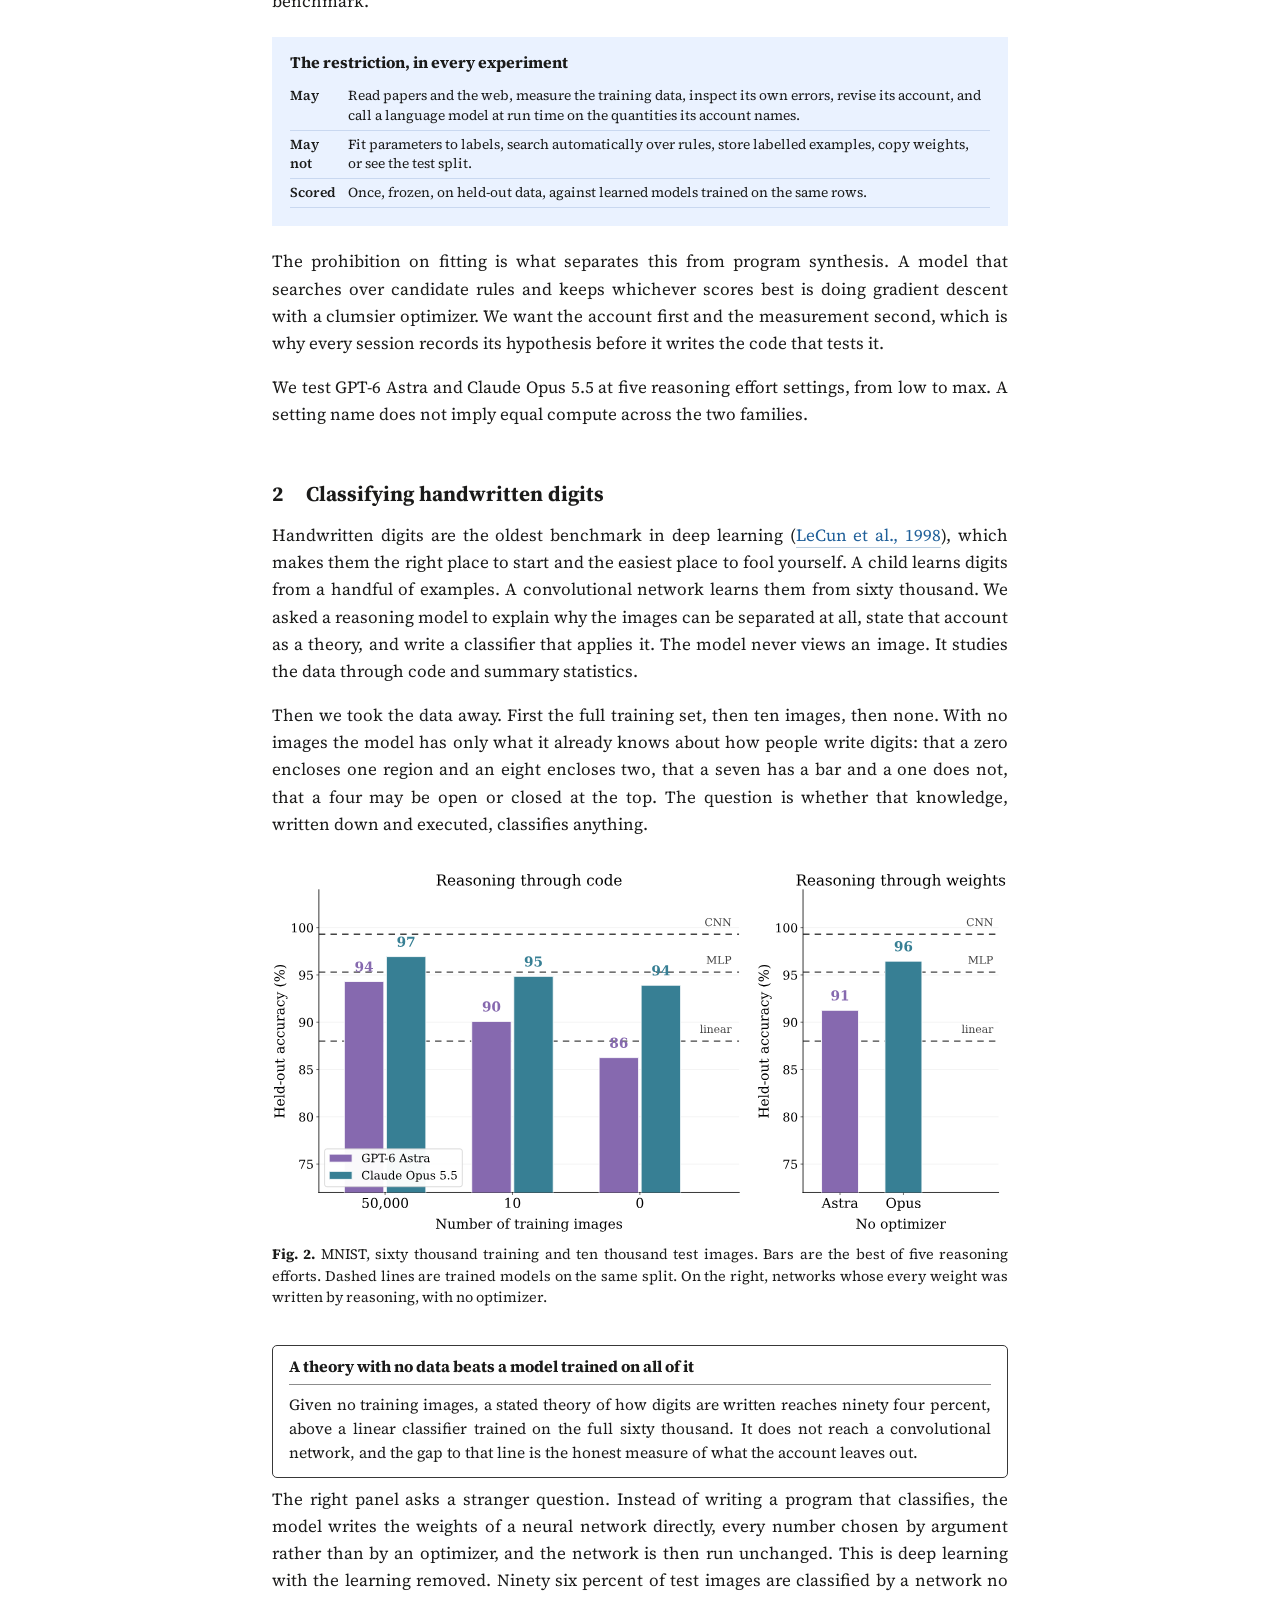
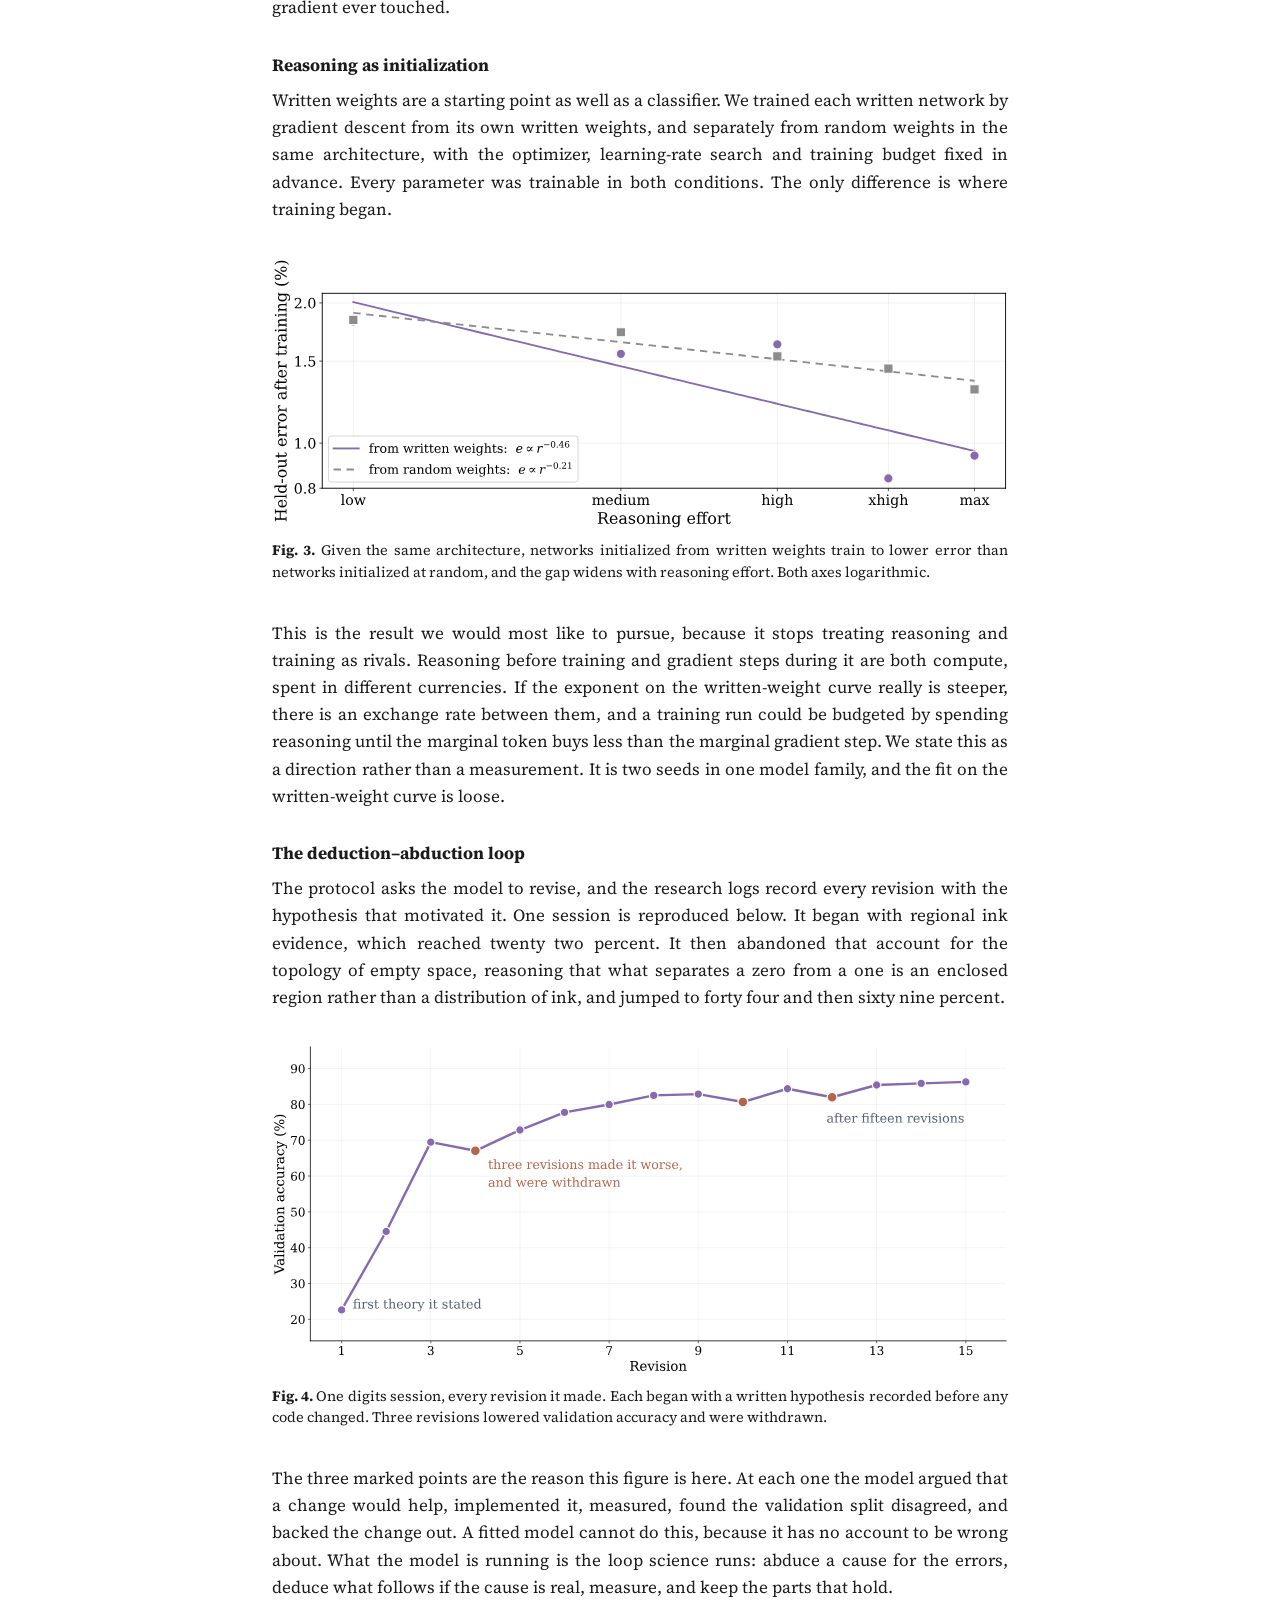
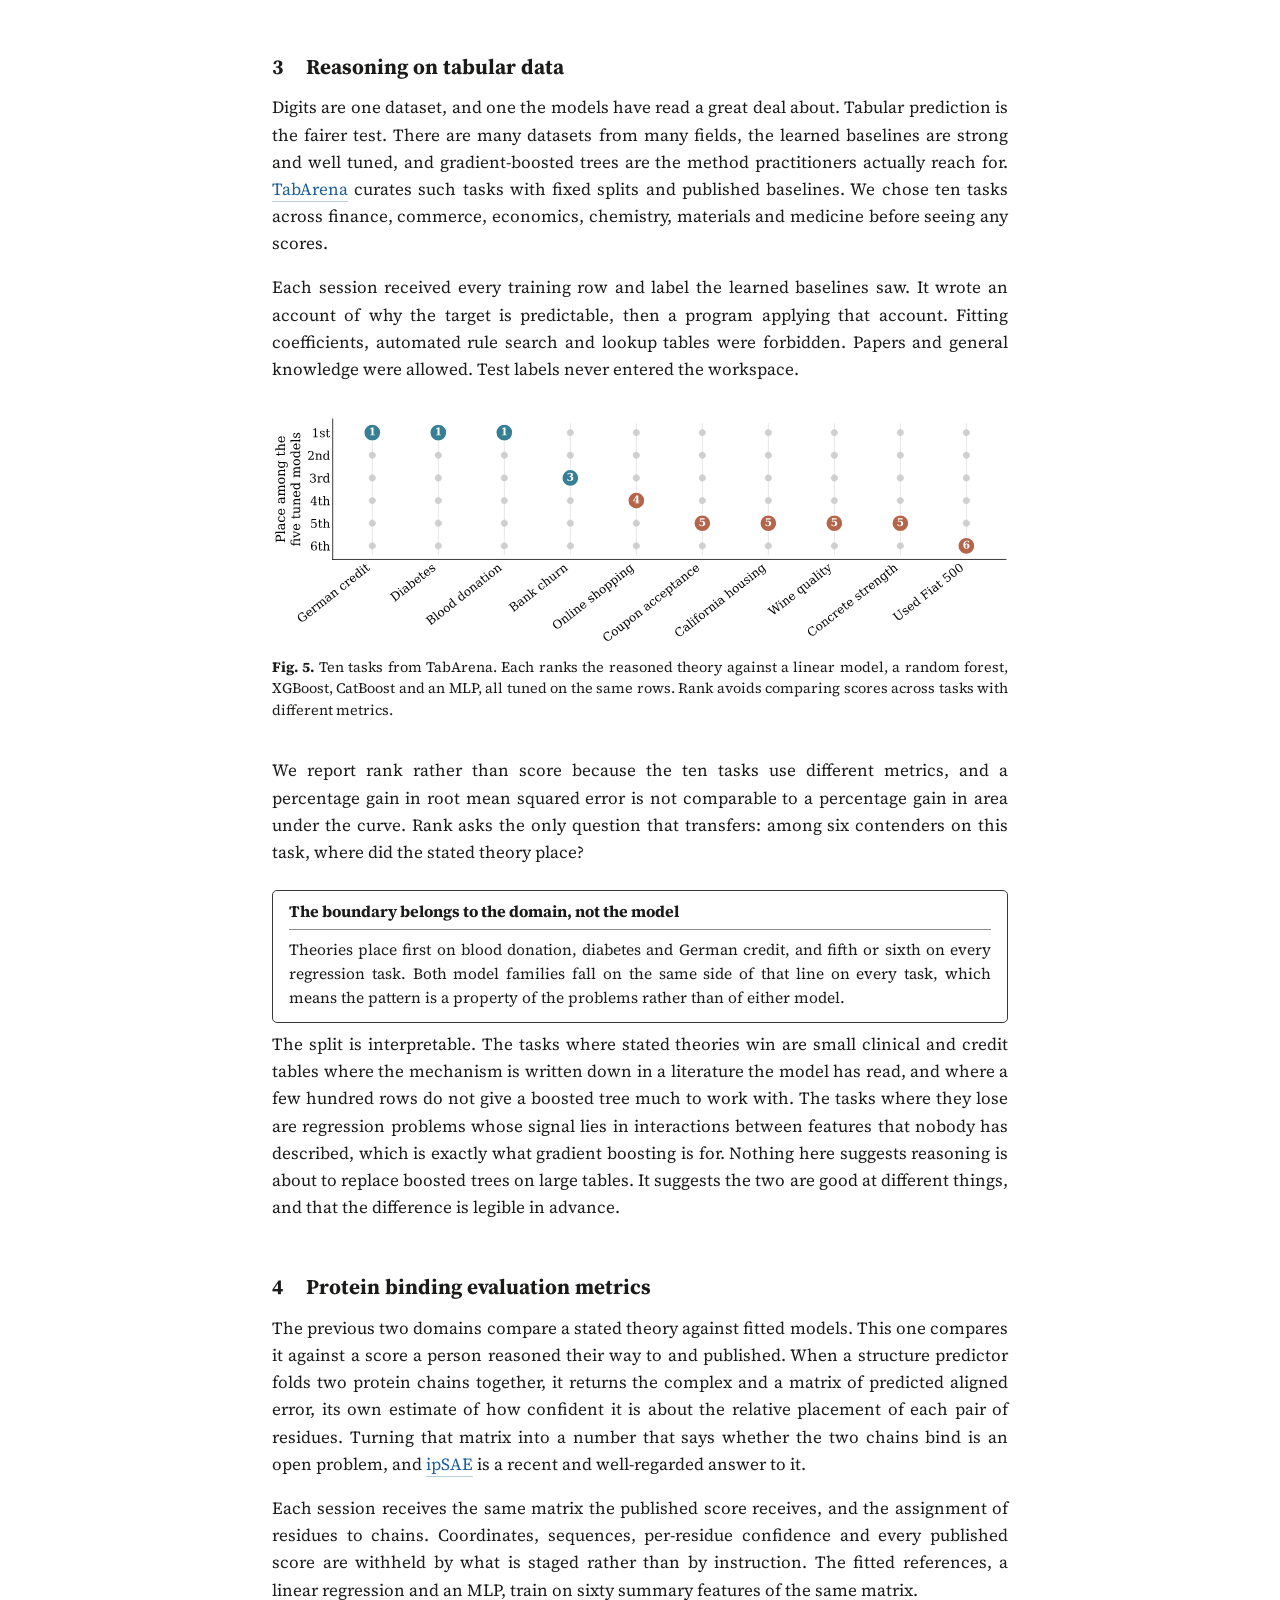
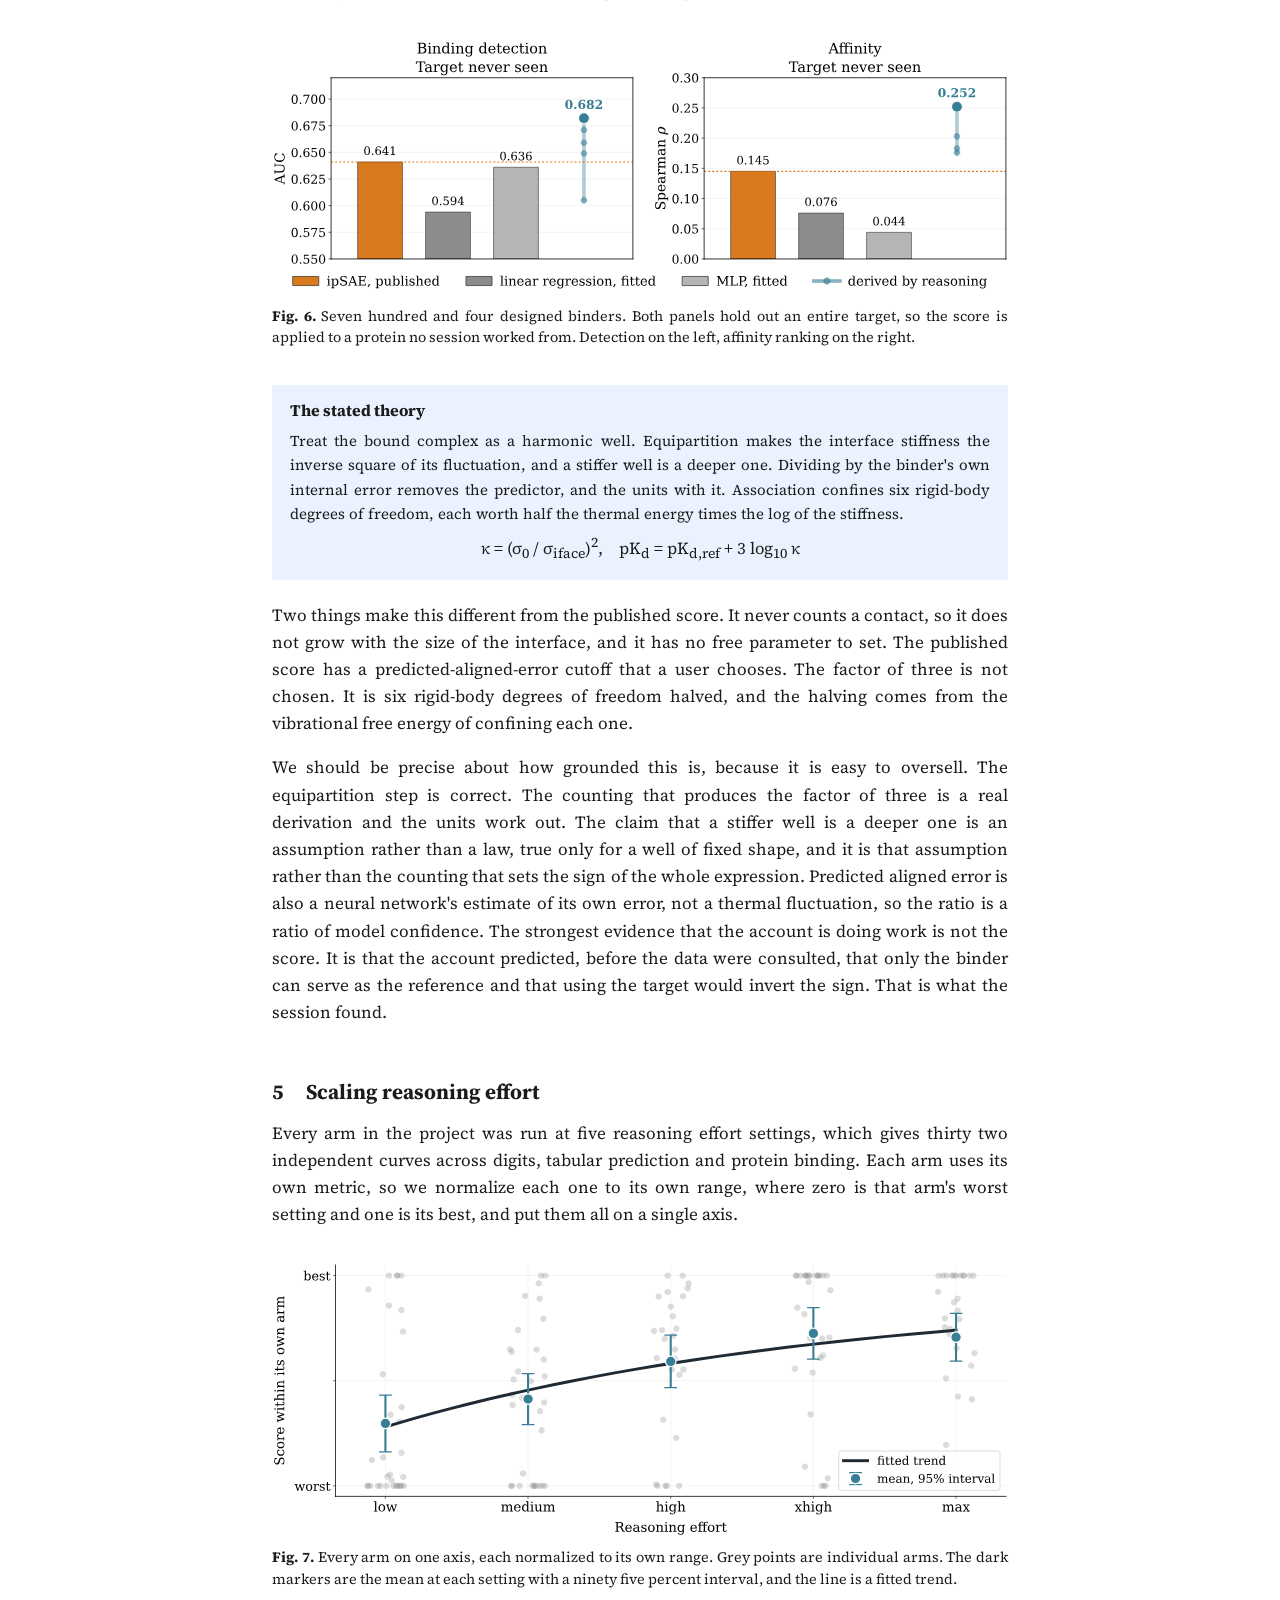
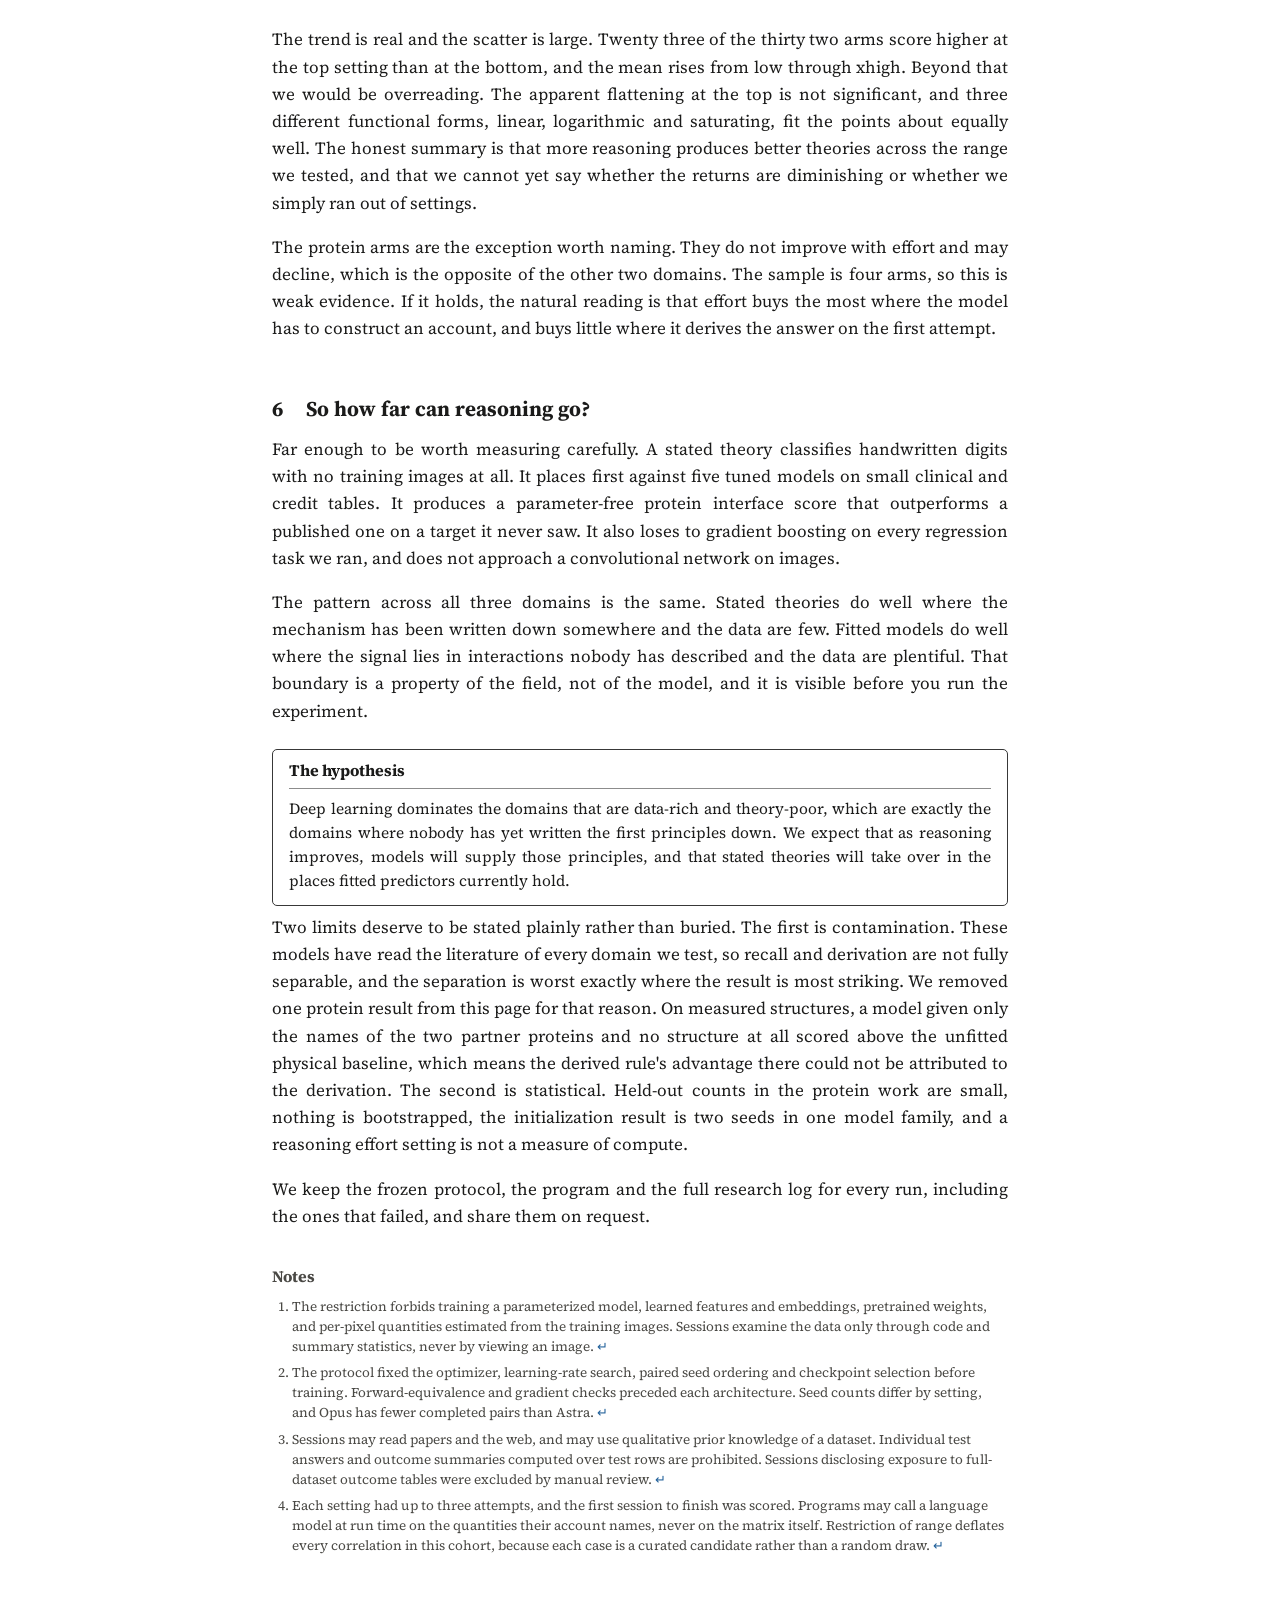
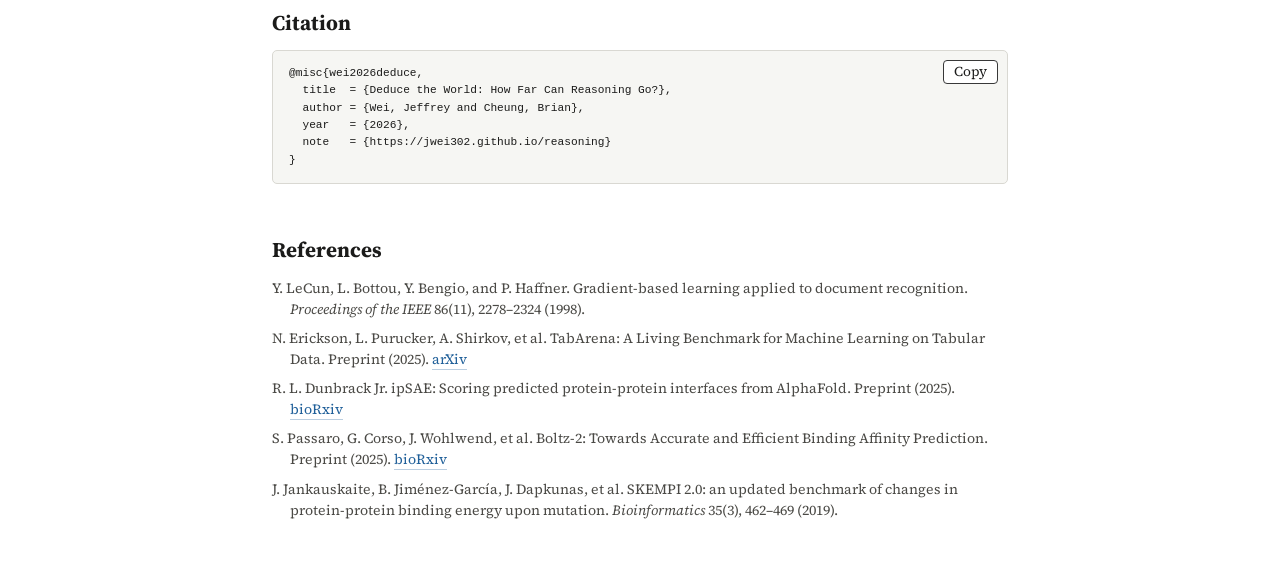
==== commit 9c47e344: "Update the abstract and page metadata" ====
--- a/docs/index.html
+++ b/docs/index.html
@@ -4,10 +4,10 @@
 <meta charset="utf-8">
 <meta name="viewport" content="width=device-width, initial-scale=1">
 <title>Deduce the World</title>
-<meta name="description" content="Can a language model form scientific theories from data? We keep the train, validation and test splits of deep learning, replace the learner, and score the theories against tuned models on handwritten digits, tabular prediction and protein binding.">
+<meta name="description" content="Can a reasoning model deduce and abduce scientific theories? We keep the train, validation and test splits of deep learning, replace the learner with a reasoning model, and score the theories it states against tuned models on handwritten digits, tabular data and protein binding.">
 <meta property="og:type" content="website">
 <meta property="og:title" content="Deduce the World: How Far Can Reasoning Go?">
-<meta property="og:description" content="We replace the learner with a language model that must state an explicit theory, write it as code, and revise it against validation. The theories compete with tuned deep learning and generalize better.">
+<meta property="og:description" content="We replace the learner with a reasoning model that must state an explicit theory, write it as code, and revise it against validation. The theories predict competitively with tuned deep learning models and generalize better to held-out conditions.">
 <link rel="preconnect" href="https://fonts.googleapis.com">
 <link rel="stylesheet" href="https://fonts.googleapis.com/css2?family=Source+Serif+4:ital,opsz,wght@0,8..60,400..700;1,8..60,400..700&display=swap">
 <link rel="stylesheet" href="style.css">
@@ -40,7 +40,7 @@
 
   <section class="abstract" id="abstract">
     <h2>Abstract</h2>
-    <p>Scientific progress comes from proposing a theory, testing its predictions, and revising the theory where predictions fail. Deep learning does not work this way. It fits a predictor to existing data, which binds it to that distribution and leaves it unable to extrapolate beyond it. In this work, we ask whether a language model can deduce and abduce scientific theories, and whether those theories predict and generalize better than deep learning. To test this, we keep the train, validation, and test splits of deep learning and replace the learner with a language model. The language model must state an explicit theory of the data, translate the theory into code to make predictions, and revise it with its validation set. We test our framework across domains that differ in how much first-principles theory they already possess. We find that the theories language models form predict competitively with tuned deep learning models, even when given zero data to abduce from, and that they generalize better to conditions held out from training. We find that scaling reasoning effort generally improves the theories a model forms, though the gains are uneven across domains. Finally, we hypothesize that as language model reasoning capabilities improve, we will develop stronger first principles in the theory-poor, data-rich domains where deep learning now dominates.</p>
+    <p>Science deduces the world from first principles, and revises a theory where its predictions fail. We ask whether a reasoning model can deduce and abduce scientific theories, and whether those theories predict and generalize better than deep learning methods. To test this, we keep the train, validation, and test splits of deep learning and replace the learner with a reasoning model. The reasoning model must state an explicit theory given the training data, translate the theory into code to make predictions, and revise it with its validation set. We test our framework across various domains that differ in how well established their first principles are. We find that the theories reasoning models form predict competitively with tuned deep learning models, even when given zero data to abductively reason from. Further, we find that they generalize better to conditions held out from training. We also find that scaling reasoning effort generally improves the theories a model forms, though the gains are uneven across domains. Finally, we hypothesize that as reasoning model capabilities improve, we will develop stronger first principles in theory-poor, data-rich domains where deep learning models currently dominate.</p>
   </section>
 
   <div class="intro">
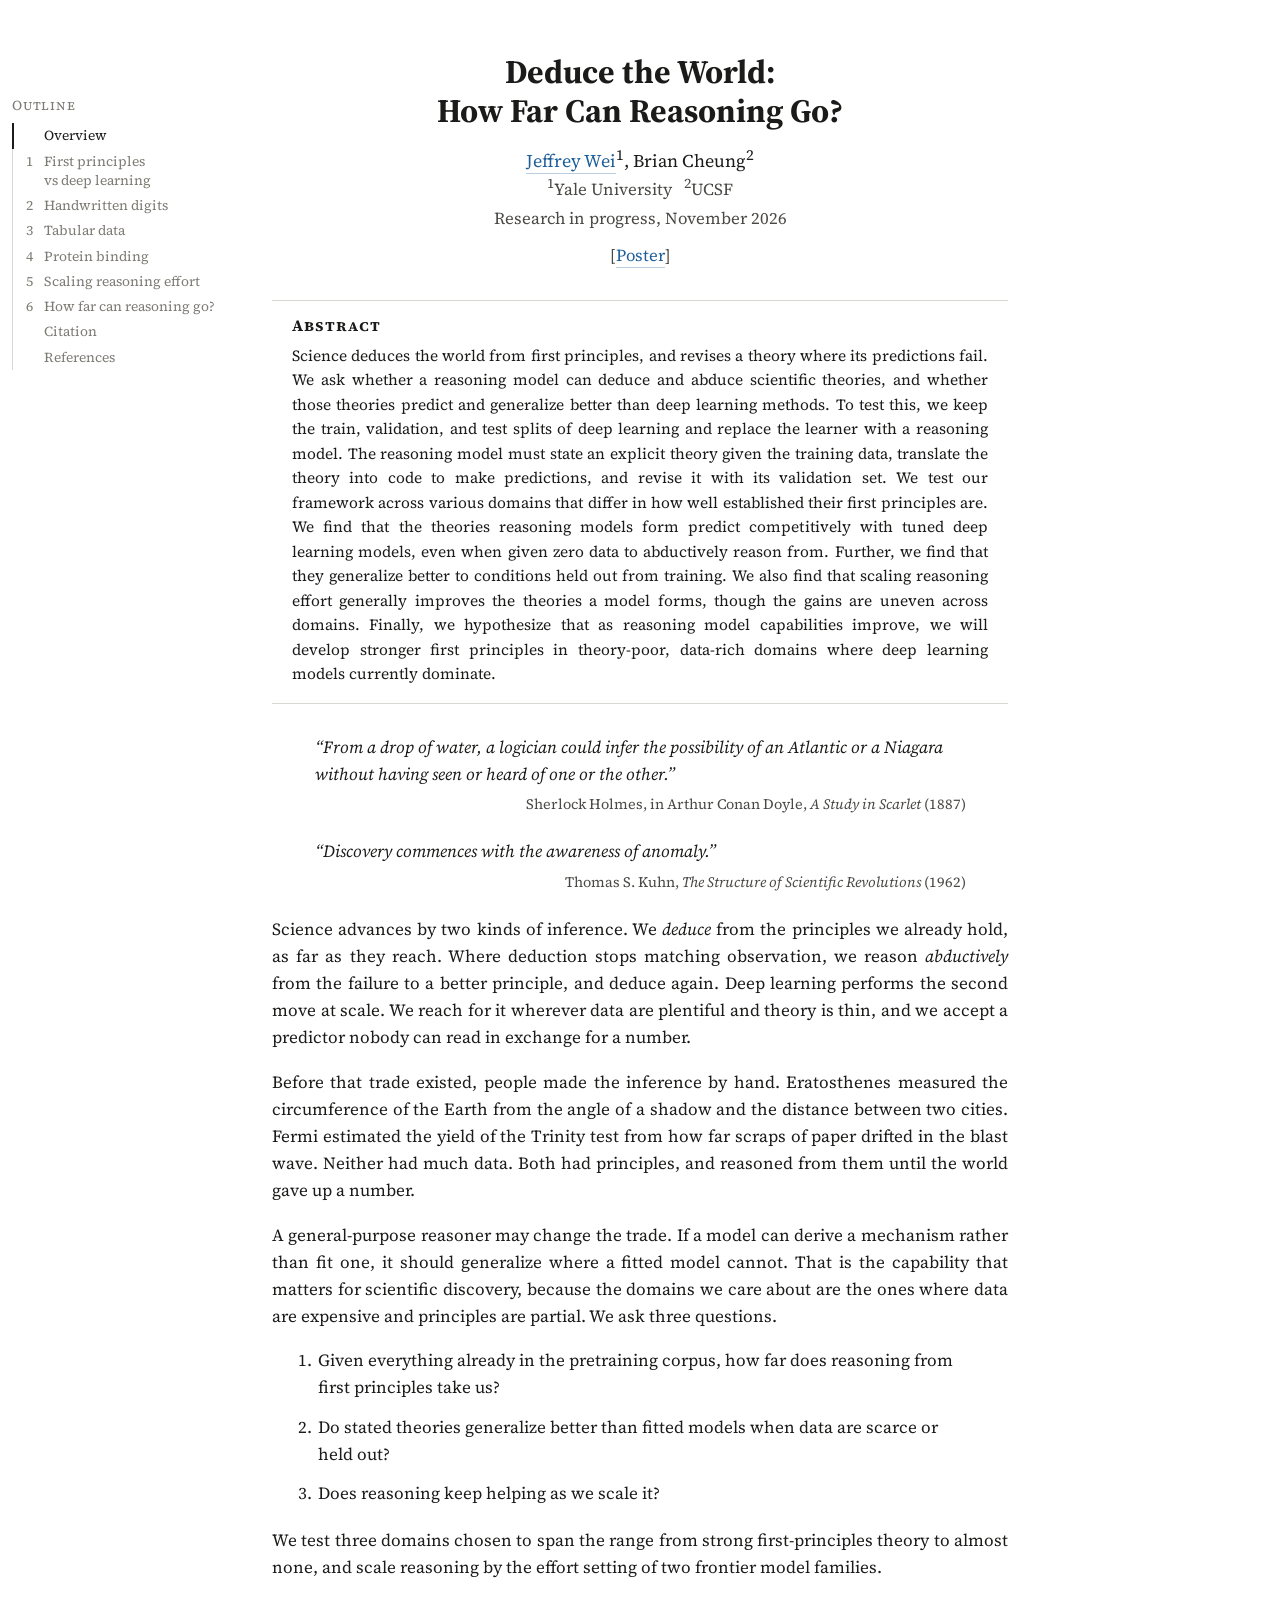
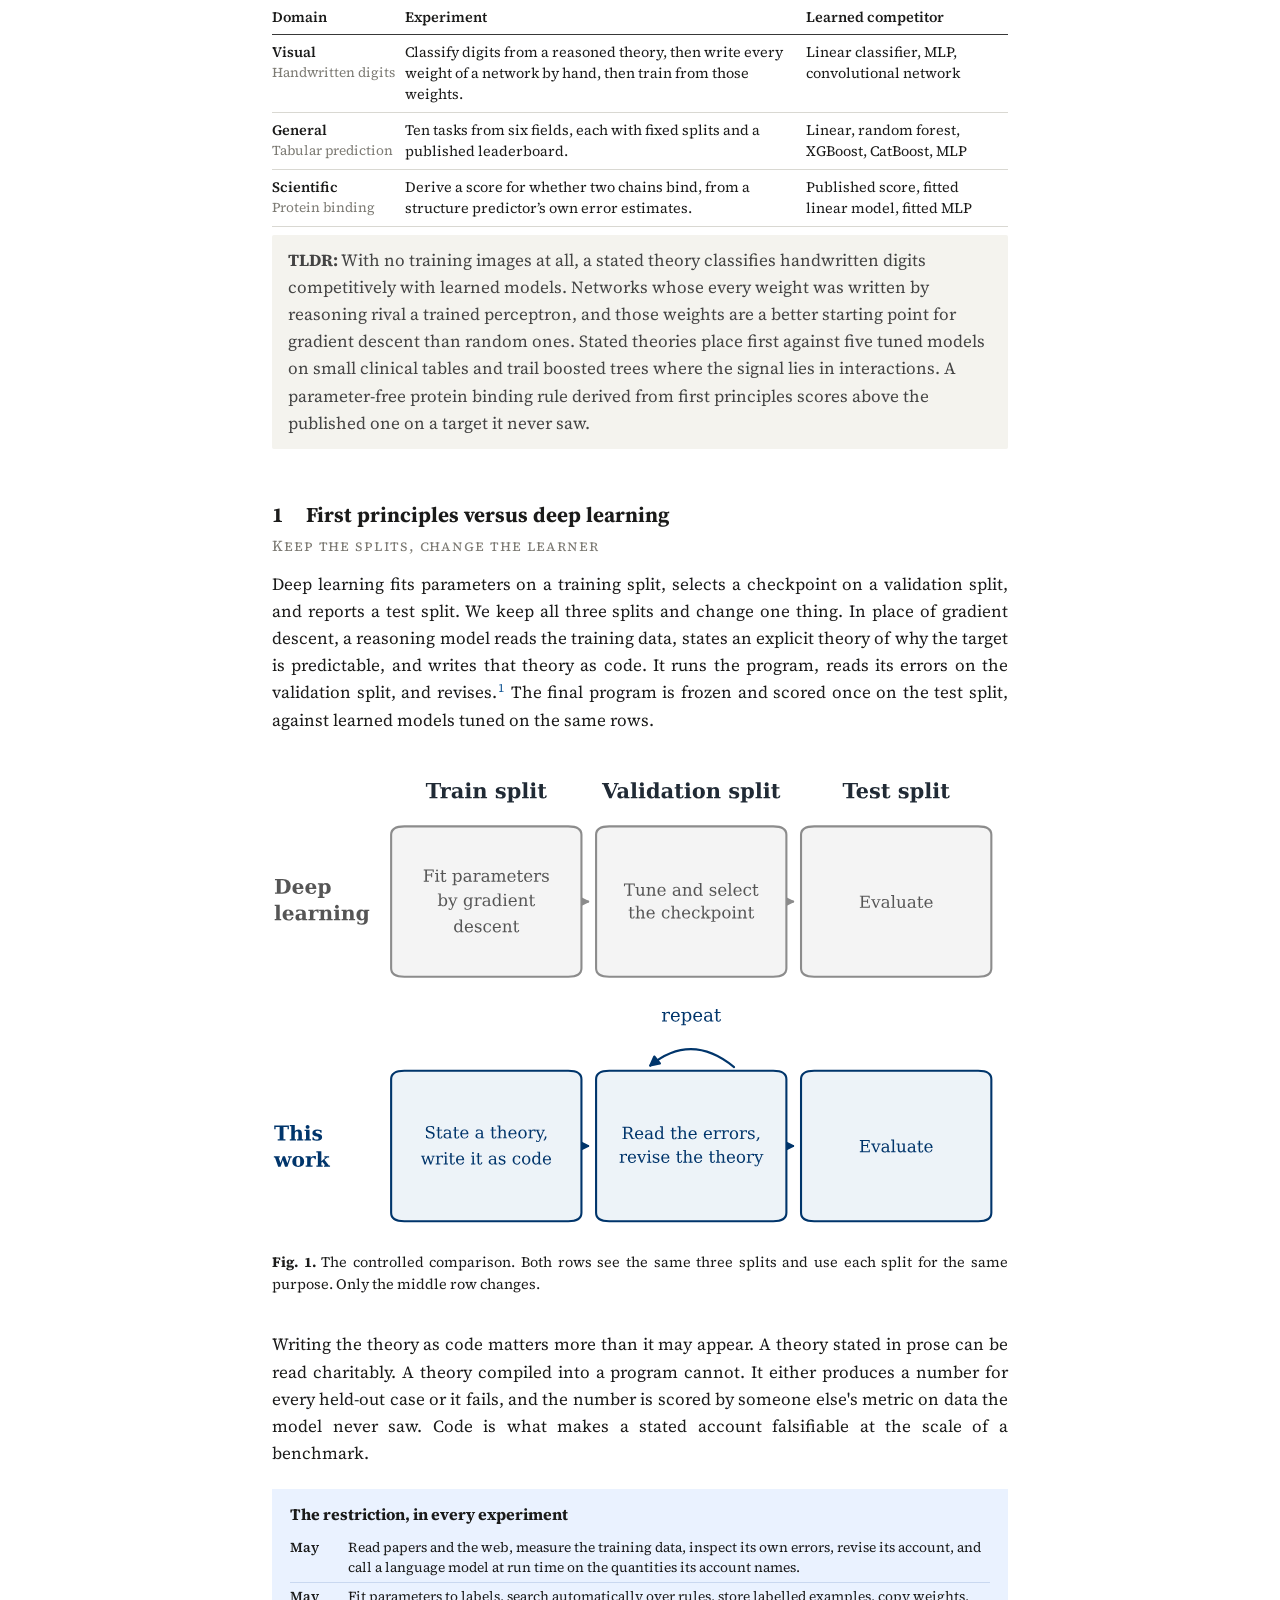
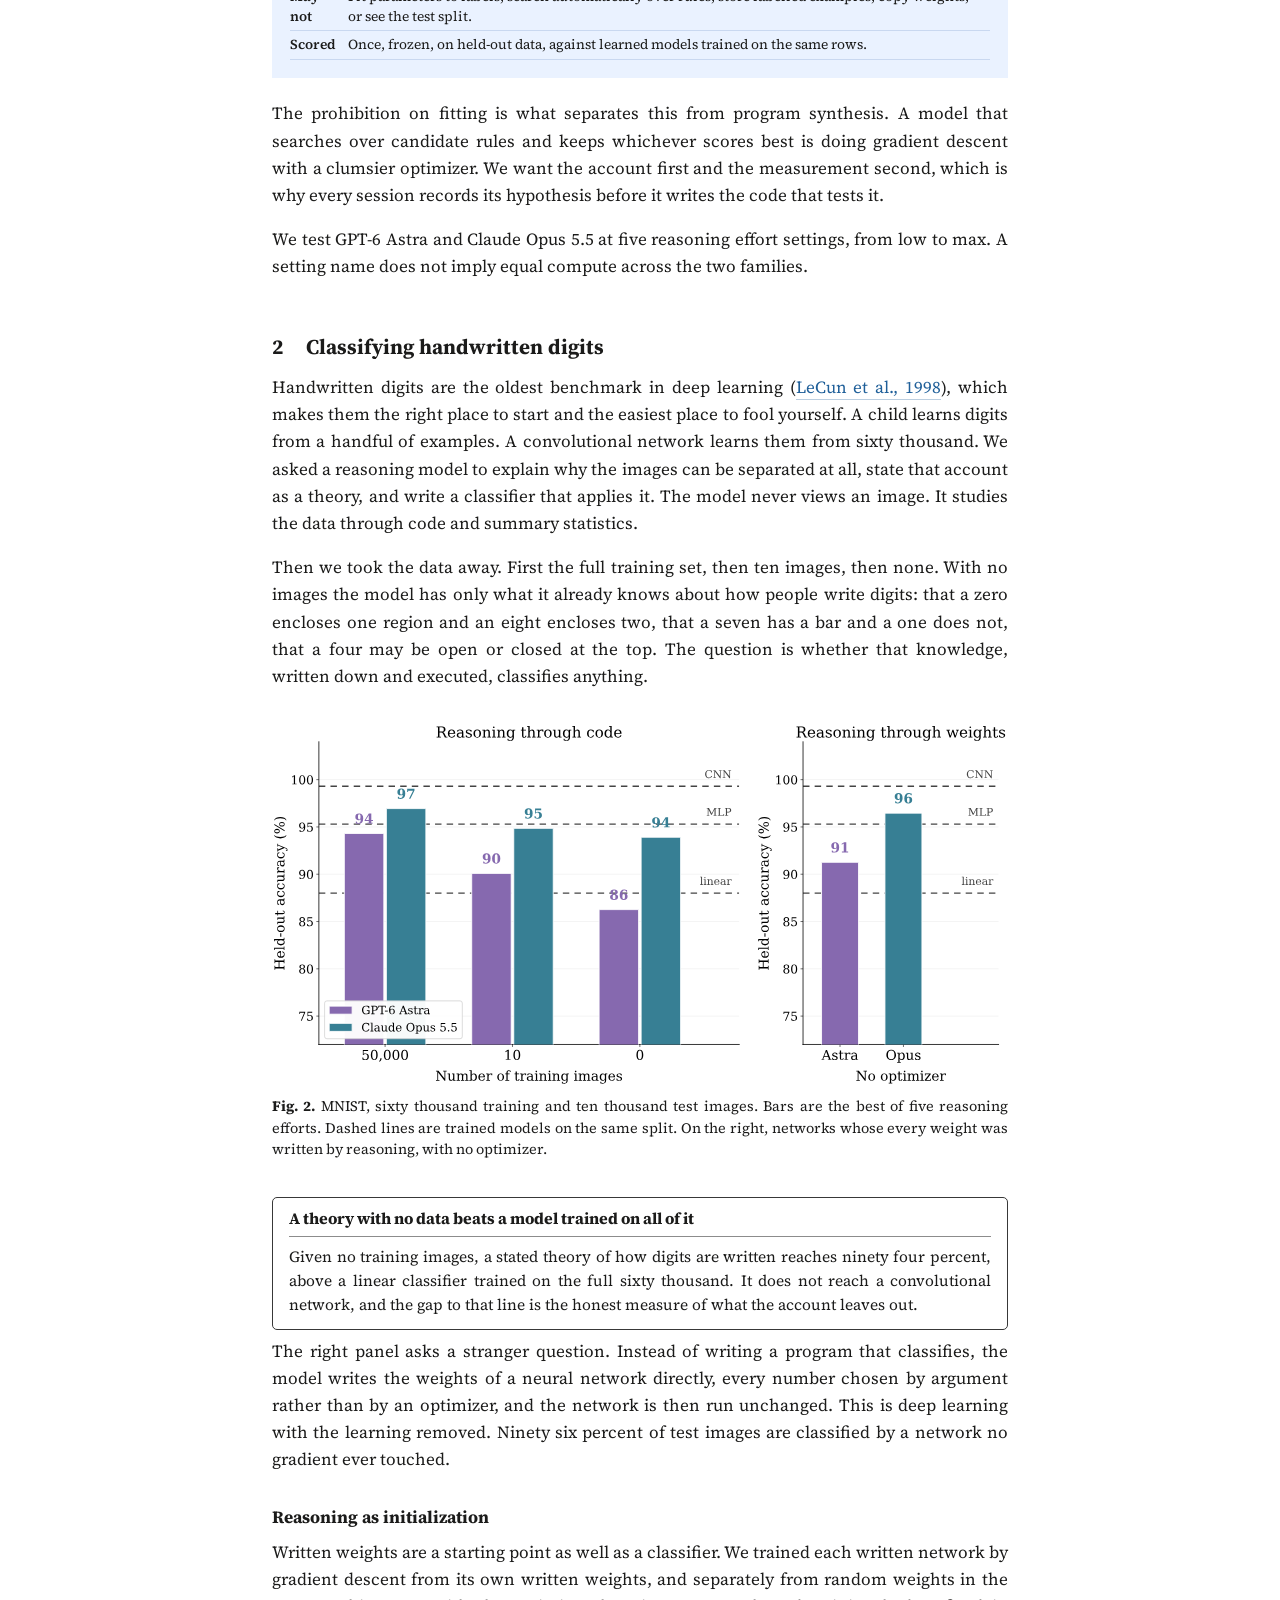
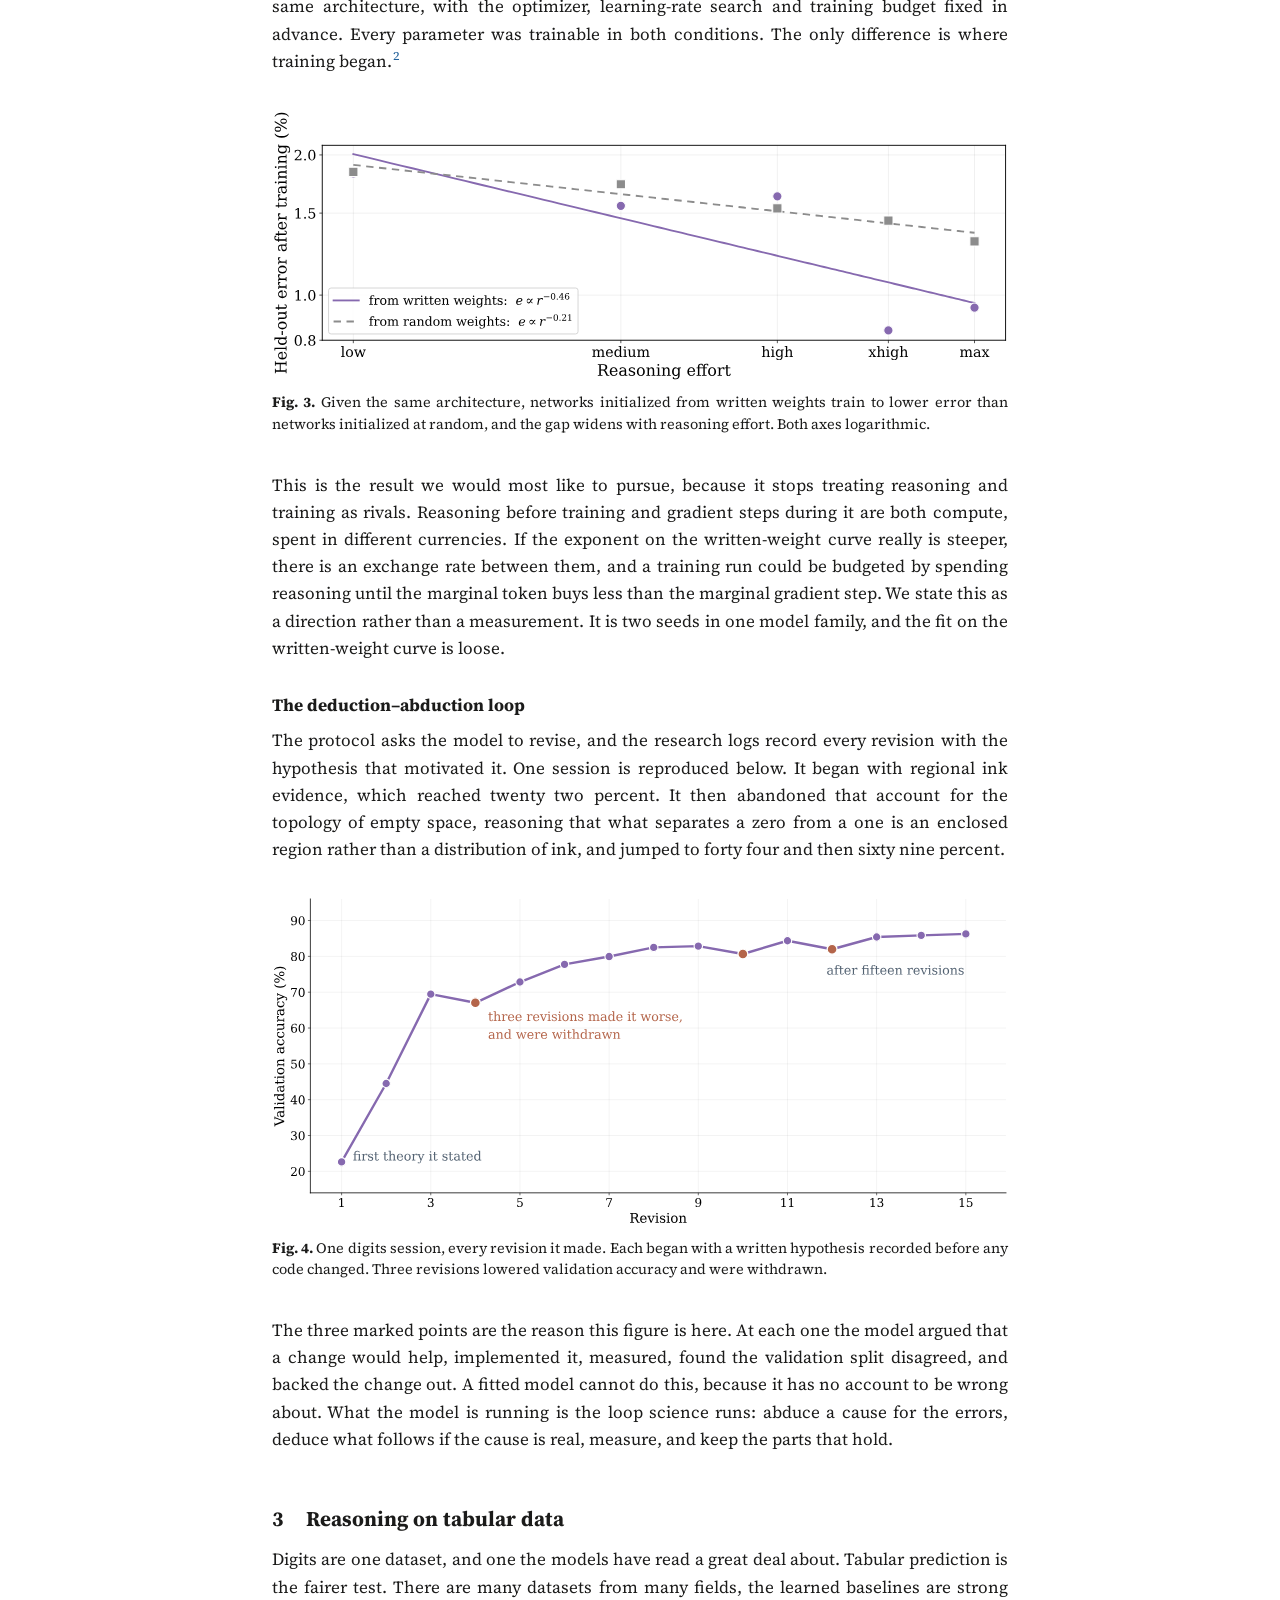
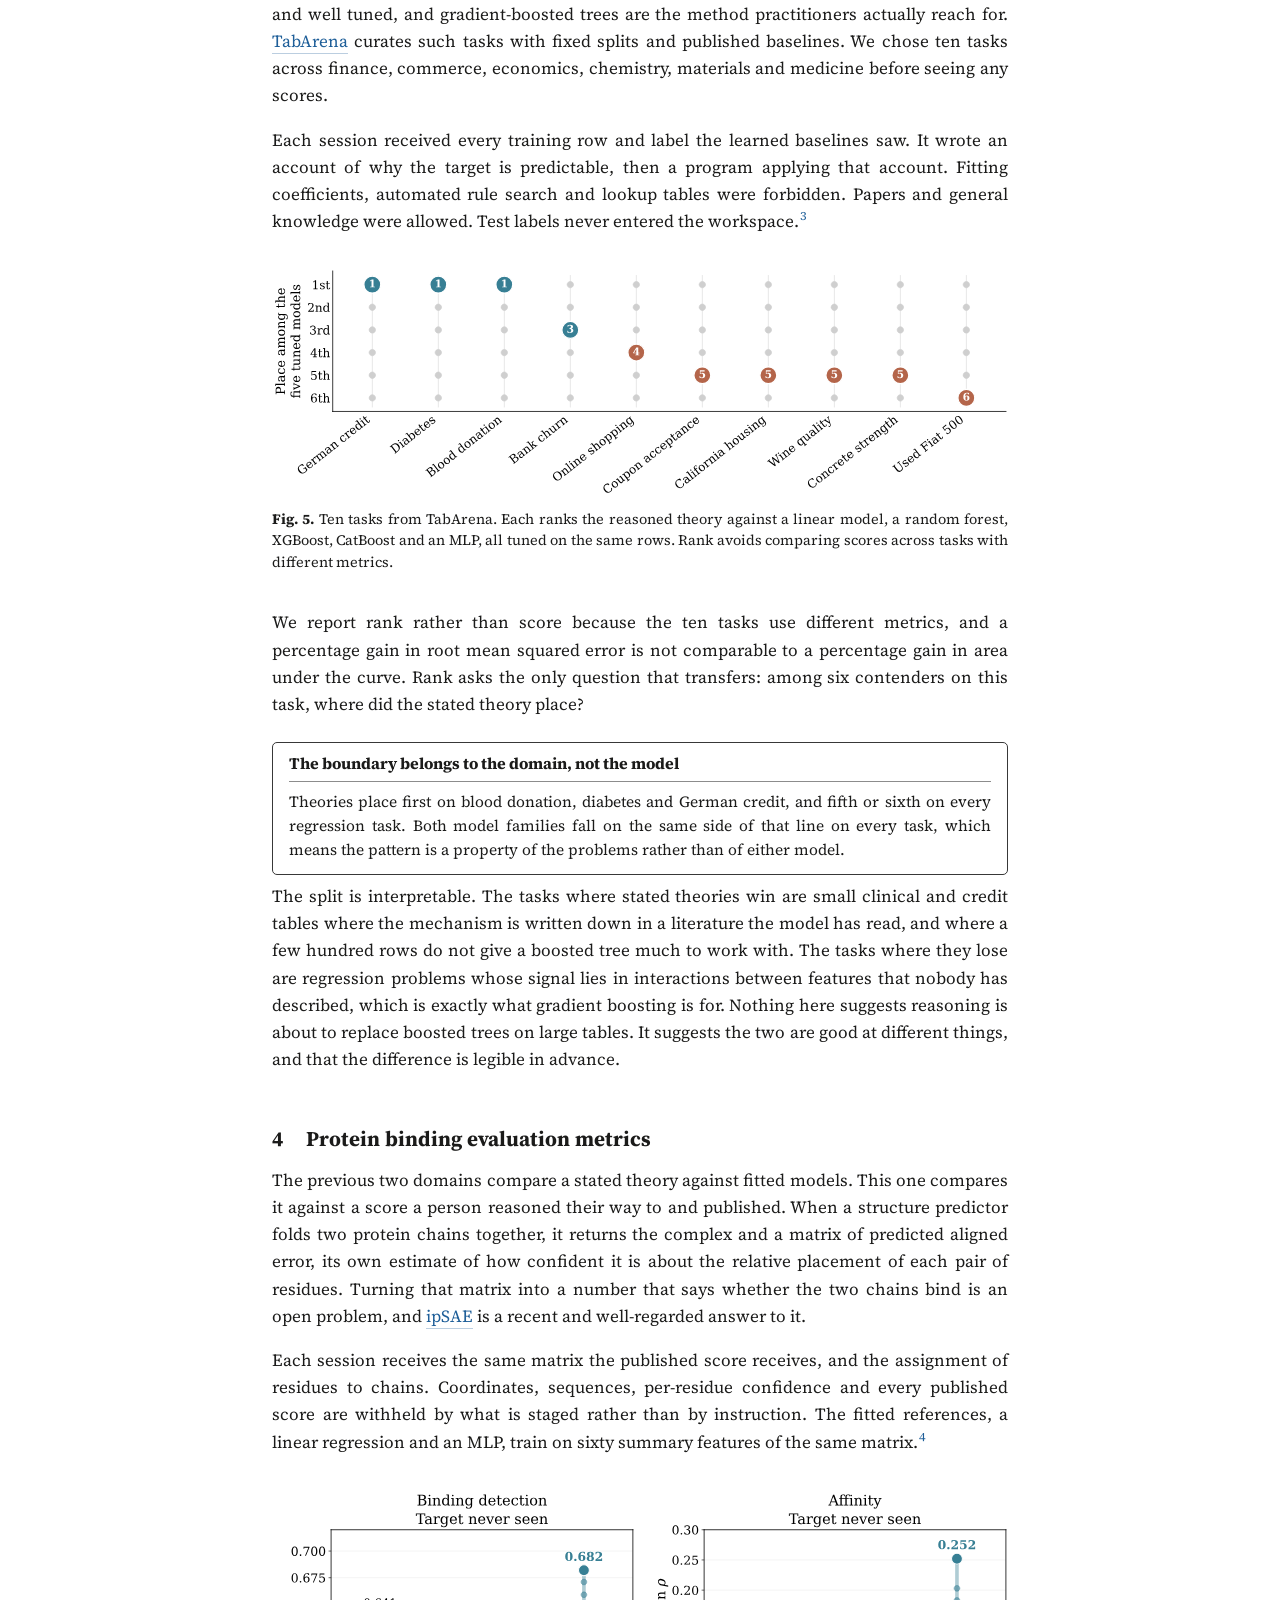
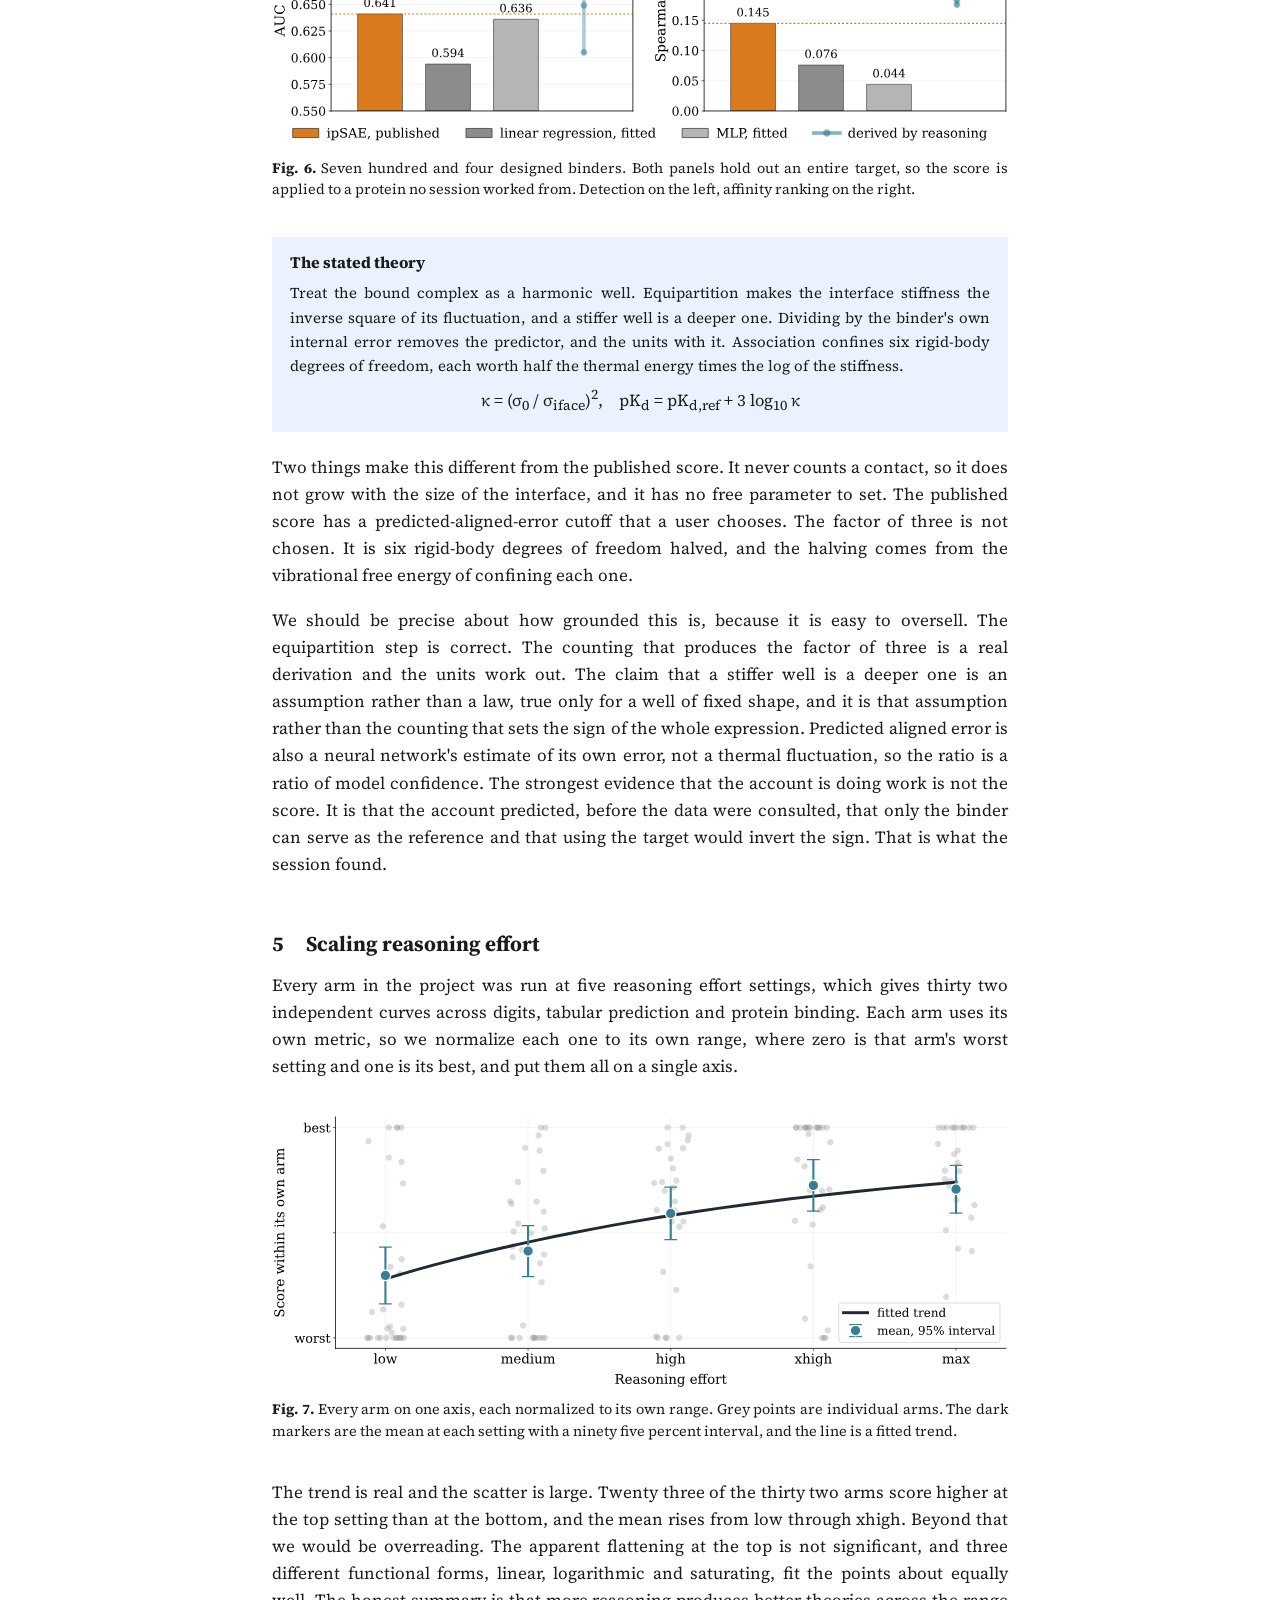
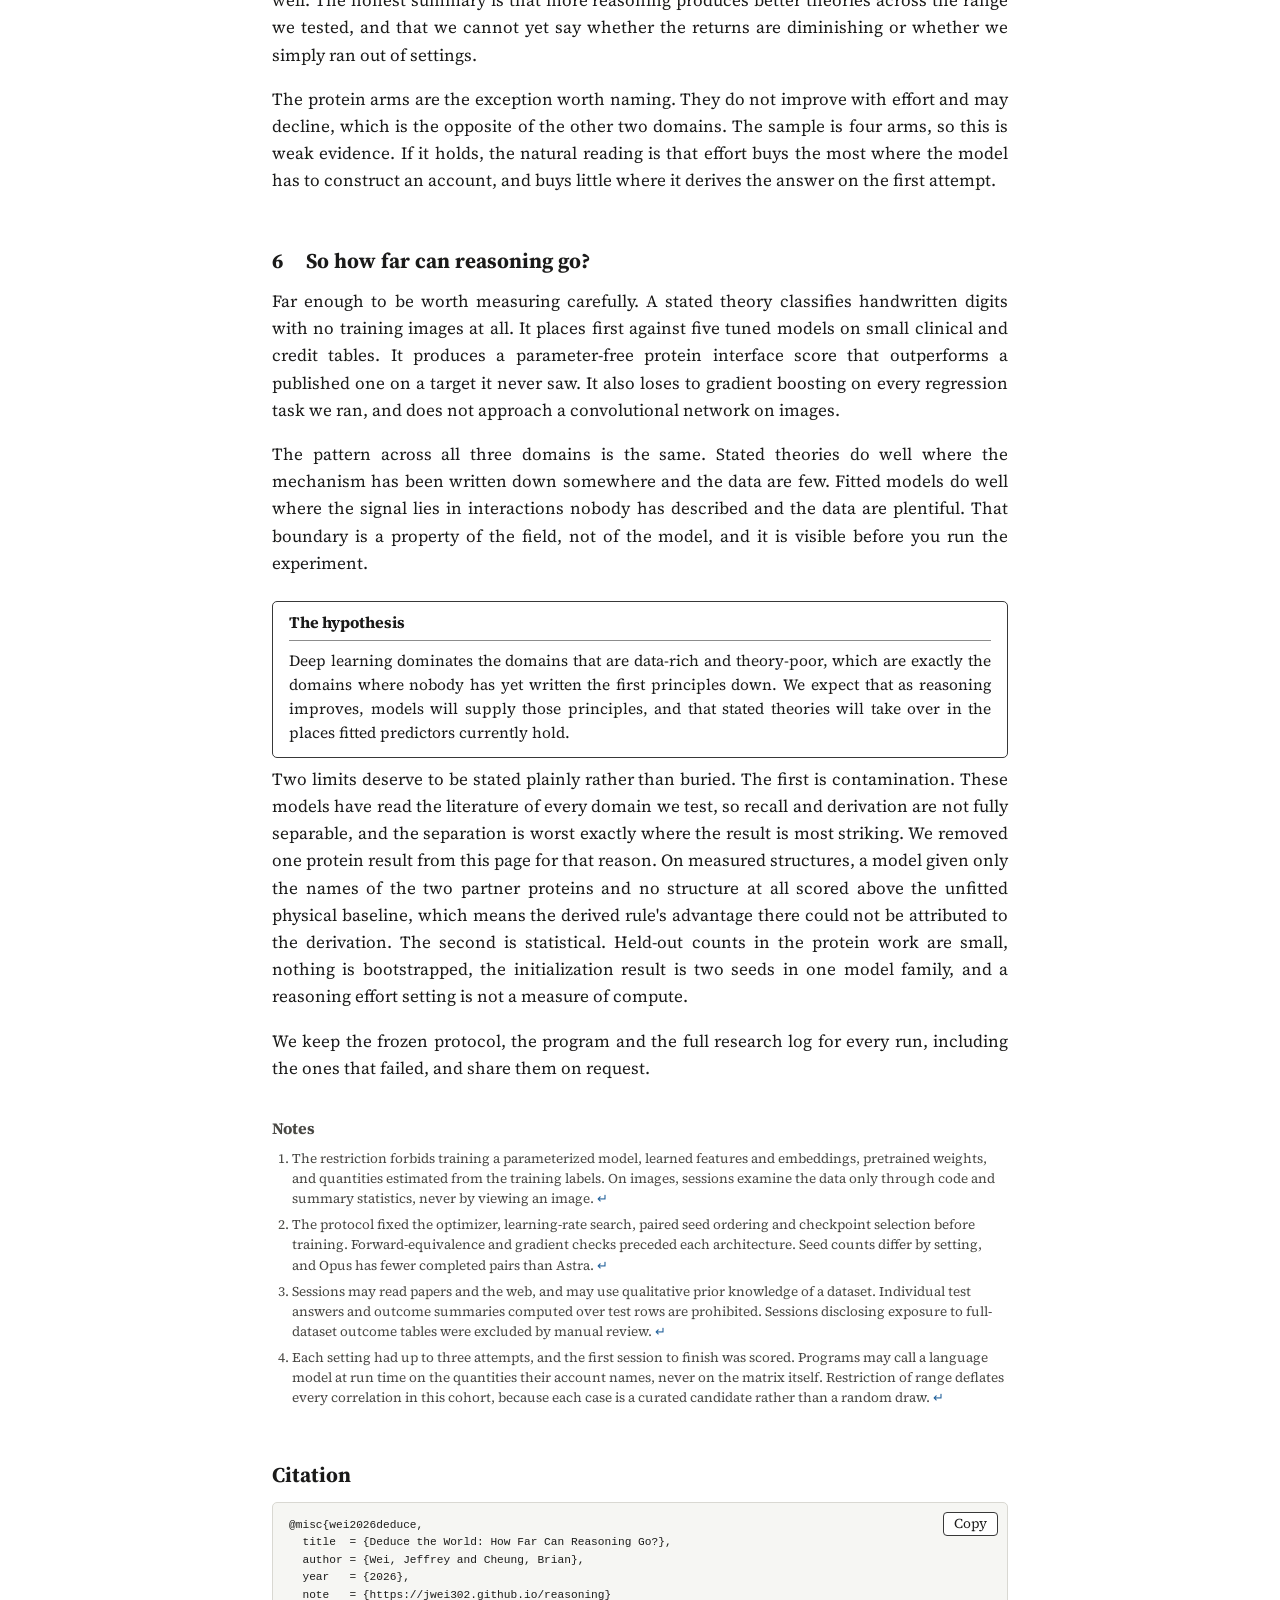
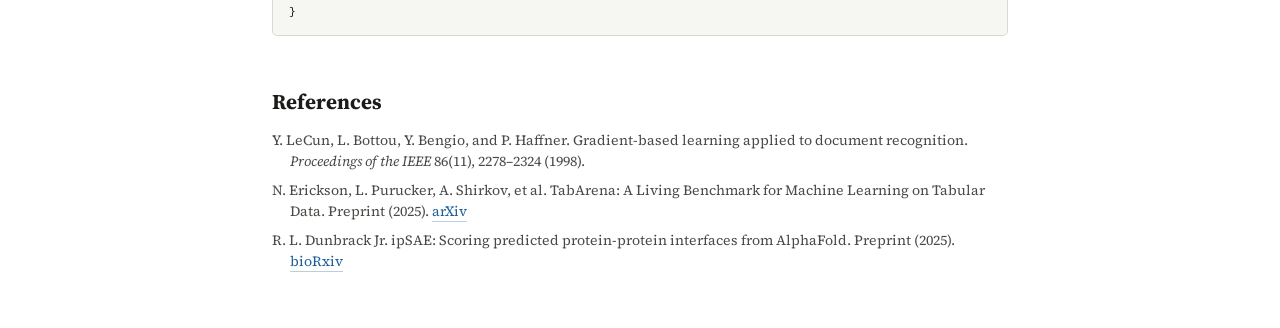
==== commit 057f9584: "Plainer introduction, reattached notes, pruned references" ====
--- a/docs/index.html
+++ b/docs/index.html
@@ -52,14 +52,13 @@
       <p>&ldquo;Discovery commences with the awareness of anomaly.&rdquo;</p>
       <footer>Thomas S. Kuhn, <cite>The Structure of Scientific Revolutions</cite> (1962)</footer>
     </blockquote>
-    <p>Eratosthenes measured the Earth without leaving Egypt. At noon on the summer solstice the sun stood directly over Syene. In Alexandria, to the north, it cast a shadow. The angle of that shadow and the distance between the two cities gave him the circumference of the planet. Enrico Fermi dropped scraps of paper as the blast wave of the Trinity test passed and estimated its yield from how far they drifted. Neither had much data. Both had principles, and they reasoned from them until the world gave up a number.</p>
-    <p>Science alternates between two kinds of inference. We <em>deduce</em> from our current principles as far as they reach. When what we deduce stops matching what we observe, we collect data at the point of failure and reason <em>abductively</em> to a better principle. Then we deduce again. Deep learning is how we now perform the second move at scale, and we reach for it wherever data are plentiful and theory is thin, accepting a model nobody can read in exchange for a prediction.</p>
-    <p>A general-purpose reasoner may change that trade. Reasoning is what lets a person extrapolate from a handful of examples, and if a model can reason well enough to derive a mechanism rather than fit one, it should generalize where a fitted model cannot. This is the capability that matters most for scientific discovery, because the domains we care about are exactly the ones where data are expensive and principles are partial. So we ask four questions.</p>
+    <p>Science advances by two kinds of inference. We <em>deduce</em> from the principles we already hold, as far as they reach. Where deduction stops matching observation, we reason <em>abductively</em> from the failure to a better principle, and deduce again. Deep learning performs the second move at scale. We reach for it wherever data are plentiful and theory is thin, and we accept a predictor nobody can read in exchange for a number.</p>
+    <p>Before that trade existed, people made the inference by hand. Eratosthenes measured the circumference of the Earth from the angle of a shadow and the distance between two cities. Fermi estimated the yield of the Trinity test from how far scraps of paper drifted in the blast wave. Neither had much data. Both had principles, and reasoned from them until the world gave up a number.</p>
+    <p>A general-purpose reasoner may change the trade. If a model can derive a mechanism rather than fit one, it should generalize where a fitted model cannot. That is the capability that matters for scientific discovery, because the domains we care about are the ones where data are expensive and principles are partial. We ask three questions.</p>
     <ol class="research-questions question-list" role="list">
       <li>Given everything already in the pretraining corpus, how far does reasoning from first principles&nbsp;take&nbsp;us?</li>
-      <li>Can a general-purpose reasoner generalize better than deep learning when data are&nbsp;scarce?</li>
-      <li>Does reasoning keep helping as we scale it, or does it&nbsp;saturate?</li>
-      <li>Which domains still require new&nbsp;measurement?</li>
+      <li>Do stated theories generalize better than fitted models when data are scarce or held&nbsp;out?</li>
+      <li>Does reasoning keep helping as we scale&nbsp;it?</li>
     </ol>
     <p>We test three domains chosen to span the range from strong first-principles theory to almost none, and scale reasoning by the effort setting of two frontier model families.</p>
     <table class="domains">
@@ -76,7 +75,7 @@
   <section id="framework">
     <h2 class="num">First principles versus deep learning</h2>
     <p class="kicker">Keep the splits, change the learner</p>
-    <p>Deep learning fits parameters on a training split, selects a checkpoint on a validation split, and reports a test split. We keep all three splits and change one thing. In place of gradient descent, a reasoning model reads the training data, states an explicit theory of why the target is predictable, and writes that theory as code. It runs the program, reads its errors on the validation split, and revises. The final program is frozen and scored once on the test split, against learned models tuned on the same rows.</p>
+    <p>Deep learning fits parameters on a training split, selects a checkpoint on a validation split, and reports a test split. We keep all three splits and change one thing. In place of gradient descent, a reasoning model reads the training data, states an explicit theory of why the target is predictable, and writes that theory as code. It runs the program, reads its errors on the validation split, and revises.<sup class="note-ref"><a href="#note-1" id="note-ref-1" role="doc-noteref">1</a></sup> The final program is frozen and scored once on the test split, against learned models tuned on the same rows.</p>
     <figure class="box" id="fig-framework">
       <img class="plot zoomable" src="figs/poster_framework.svg" alt="The two learners side by side across train, validation and test splits">
       <figcaption>The controlled comparison. Both rows see the same three splits and use each split for the same purpose. Only the middle row changes.</figcaption>
@@ -109,7 +108,7 @@
     <p>The right panel asks a stranger question. Instead of writing a program that classifies, the model writes the weights of a neural network directly, every number chosen by argument rather than by an optimizer, and the network is then run unchanged. This is deep learning with the learning removed. Ninety six percent of test images are classified by a network no gradient ever touched.</p>
 
     <h3 class="sub">Reasoning as initialization</h3>
-    <p>Written weights are a starting point as well as a classifier. We trained each written network by gradient descent from its own written weights, and separately from random weights in the same architecture, with the optimizer, learning-rate search and training budget fixed in advance. Every parameter was trainable in both conditions. The only difference is where training began.</p>
+    <p>Written weights are a starting point as well as a classifier. We trained each written network by gradient descent from its own written weights, and separately from random weights in the same architecture, with the optimizer, learning-rate search and training budget fixed in advance. Every parameter was trainable in both conditions. The only difference is where training began.<sup class="note-ref"><a href="#note-2" id="note-ref-2" role="doc-noteref">2</a></sup></p>
     <figure class="box" id="fig-init">
       <img class="plot zoomable" src="figs/poster_powerlaw.svg" alt="Held-out error after training against reasoning effort, both axes logarithmic">
       <figcaption>Given the same architecture, networks initialized from written weights train to lower error than networks initialized at random, and the gap widens with reasoning effort. Both axes logarithmic.</figcaption>
@@ -128,7 +127,7 @@
   <section id="tabular">
     <h2 class="num">Reasoning on tabular data</h2>
     <p>Digits are one dataset, and one the models have read a great deal about. Tabular prediction is the fairer test. There are many datasets from many fields, the learned baselines are strong and well tuned, and gradient-boosted trees are the method practitioners actually reach for. <a href="#ref-tabarena">TabArena</a> curates such tasks with fixed splits and published baselines. We chose ten tasks across finance, commerce, economics, chemistry, materials and medicine before seeing any scores.</p>
-    <p>Each session received every training row and label the learned baselines saw. It wrote an account of why the target is predictable, then a program applying that account. Fitting coefficients, automated rule search and lookup tables were forbidden. Papers and general knowledge were allowed. Test labels never entered the workspace.</p>
+    <p>Each session received every training row and label the learned baselines saw. It wrote an account of why the target is predictable, then a program applying that account. Fitting coefficients, automated rule search and lookup tables were forbidden. Papers and general knowledge were allowed. Test labels never entered the workspace.<sup class="note-ref"><a href="#note-3" id="note-ref-3" role="doc-noteref">3</a></sup></p>
     <figure class="box" id="fig-tabular">
       <img class="plot zoomable" src="figs/poster_tabular.svg" alt="Rank of the reasoned theory among five tuned models on ten tabular tasks">
       <figcaption>Ten tasks from TabArena. Each ranks the reasoned theory against a linear model, a random forest, XGBoost, CatBoost and an MLP, all tuned on the same rows. Rank avoids comparing scores across tasks with different metrics.</figcaption>
@@ -144,7 +143,7 @@
   <section id="binding">
     <h2 class="num">Protein binding evaluation metrics</h2>
     <p>The previous two domains compare a stated theory against fitted models. This one compares it against a score a person reasoned their way to and published. When a structure predictor folds two protein chains together, it returns the complex and a matrix of predicted aligned error, its own estimate of how confident it is about the relative placement of each pair of residues. Turning that matrix into a number that says whether the two chains bind is an open problem, and <a href="#ref-ipsae">ipSAE</a> is a recent and well-regarded answer to it.</p>
-    <p>Each session receives the same matrix the published score receives, and the assignment of residues to chains. Coordinates, sequences, per-residue confidence and every published score are withheld by what is staged rather than by instruction. The fitted references, a linear regression and an MLP, train on sixty summary features of the same matrix.</p>
+    <p>Each session receives the same matrix the published score receives, and the assignment of residues to chains. Coordinates, sequences, per-residue confidence and every published score are withheld by what is staged rather than by instruction. The fitted references, a linear regression and an MLP, train on sixty summary features of the same matrix.<sup class="note-ref"><a href="#note-4" id="note-ref-4" role="doc-noteref">4</a></sup></p>
     <figure class="box" id="fig-ipsae">
       <img class="plot zoomable" src="figs/poster_ipsae.svg" alt="Detection and affinity on a target never seen, against the published score and two fitted models">
       <figcaption>Seven hundred and four designed binders. Both panels hold out an entire target, so the score is applied to a protein no session worked from. Detection on the left, affinity ranking on the right.</figcaption>
@@ -184,7 +183,7 @@
   <section class="footnotes" id="notes" role="doc-endnotes" aria-labelledby="notes-title">
     <h2 id="notes-title">Notes</h2>
     <ol>
-      <li id="note-1">The restriction forbids training a parameterized model, learned features and embeddings, pretrained weights, and per-pixel quantities estimated from the training images. Sessions examine the data only through code and summary statistics, never by viewing an image. <a class="note-back" href="#note-ref-1">&crarr;</a></li>
+      <li id="note-1">The restriction forbids training a parameterized model, learned features and embeddings, pretrained weights, and quantities estimated from the training labels. On images, sessions examine the data only through code and summary statistics, never by viewing an image. <a class="note-back" href="#note-ref-1">&crarr;</a></li>
       <li id="note-2">The protocol fixed the optimizer, learning-rate search, paired seed ordering and checkpoint selection before training. Forward-equivalence and gradient checks preceded each architecture. Seed counts differ by setting, and Opus has fewer completed pairs than Astra. <a class="note-back" href="#note-ref-2">&crarr;</a></li>
       <li id="note-3">Sessions may read papers and the web, and may use qualitative prior knowledge of a dataset. Individual test answers and outcome summaries computed over test rows are prohibited. Sessions disclosing exposure to full-dataset outcome tables were excluded by manual review. <a class="note-back" href="#note-ref-3">&crarr;</a></li>
       <li id="note-4">Each setting had up to three attempts, and the first session to finish was scored. Programs may call a language model at run time on the quantities their account names, never on the matrix itself. Restriction of range deflates every correlation in this cohort, because each case is a curated candidate rather than a random draw. <a class="note-back" href="#note-ref-4">&crarr;</a></li>
@@ -210,8 +209,6 @@
       <li id="ref-mnist">Y. LeCun, L. Bottou, Y. Bengio, and P. Haffner. Gradient-based learning applied to document recognition. <i>Proceedings of the IEEE</i> 86(11), 2278&ndash;2324 (1998).</li>
       <li id="ref-tabarena">N. Erickson, L. Purucker, A. Shirkov, et al. TabArena: A Living Benchmark for Machine Learning on Tabular Data. Preprint (2025). <a href="https://arxiv.org/abs/2506.16791">arXiv</a></li>
       <li id="ref-ipsae">R. L. Dunbrack Jr. ipSAE: Scoring predicted protein-protein interfaces from AlphaFold. Preprint (2025). <a href="https://www.biorxiv.org/content/10.1101/2025.02.10.637595v1">bioRxiv</a></li>
-      <li id="ref-boltz">S. Passaro, G. Corso, J. Wohlwend, et al. Boltz-2: Towards Accurate and Efficient Binding Affinity Prediction. Preprint (2025). <a href="https://www.biorxiv.org/content/10.1101/2025.06.14.659707v1">bioRxiv</a></li>
-      <li id="ref-skempi">J. Jankauskaite, B. Jim&eacute;nez-Garc&iacute;a, J. Dapkunas, et al. SKEMPI 2.0: an updated benchmark of changes in protein-protein binding energy upon mutation. <i>Bioinformatics</i> 35(3), 462&ndash;469 (2019).</li>
     </ul>
   </section>
 </main>
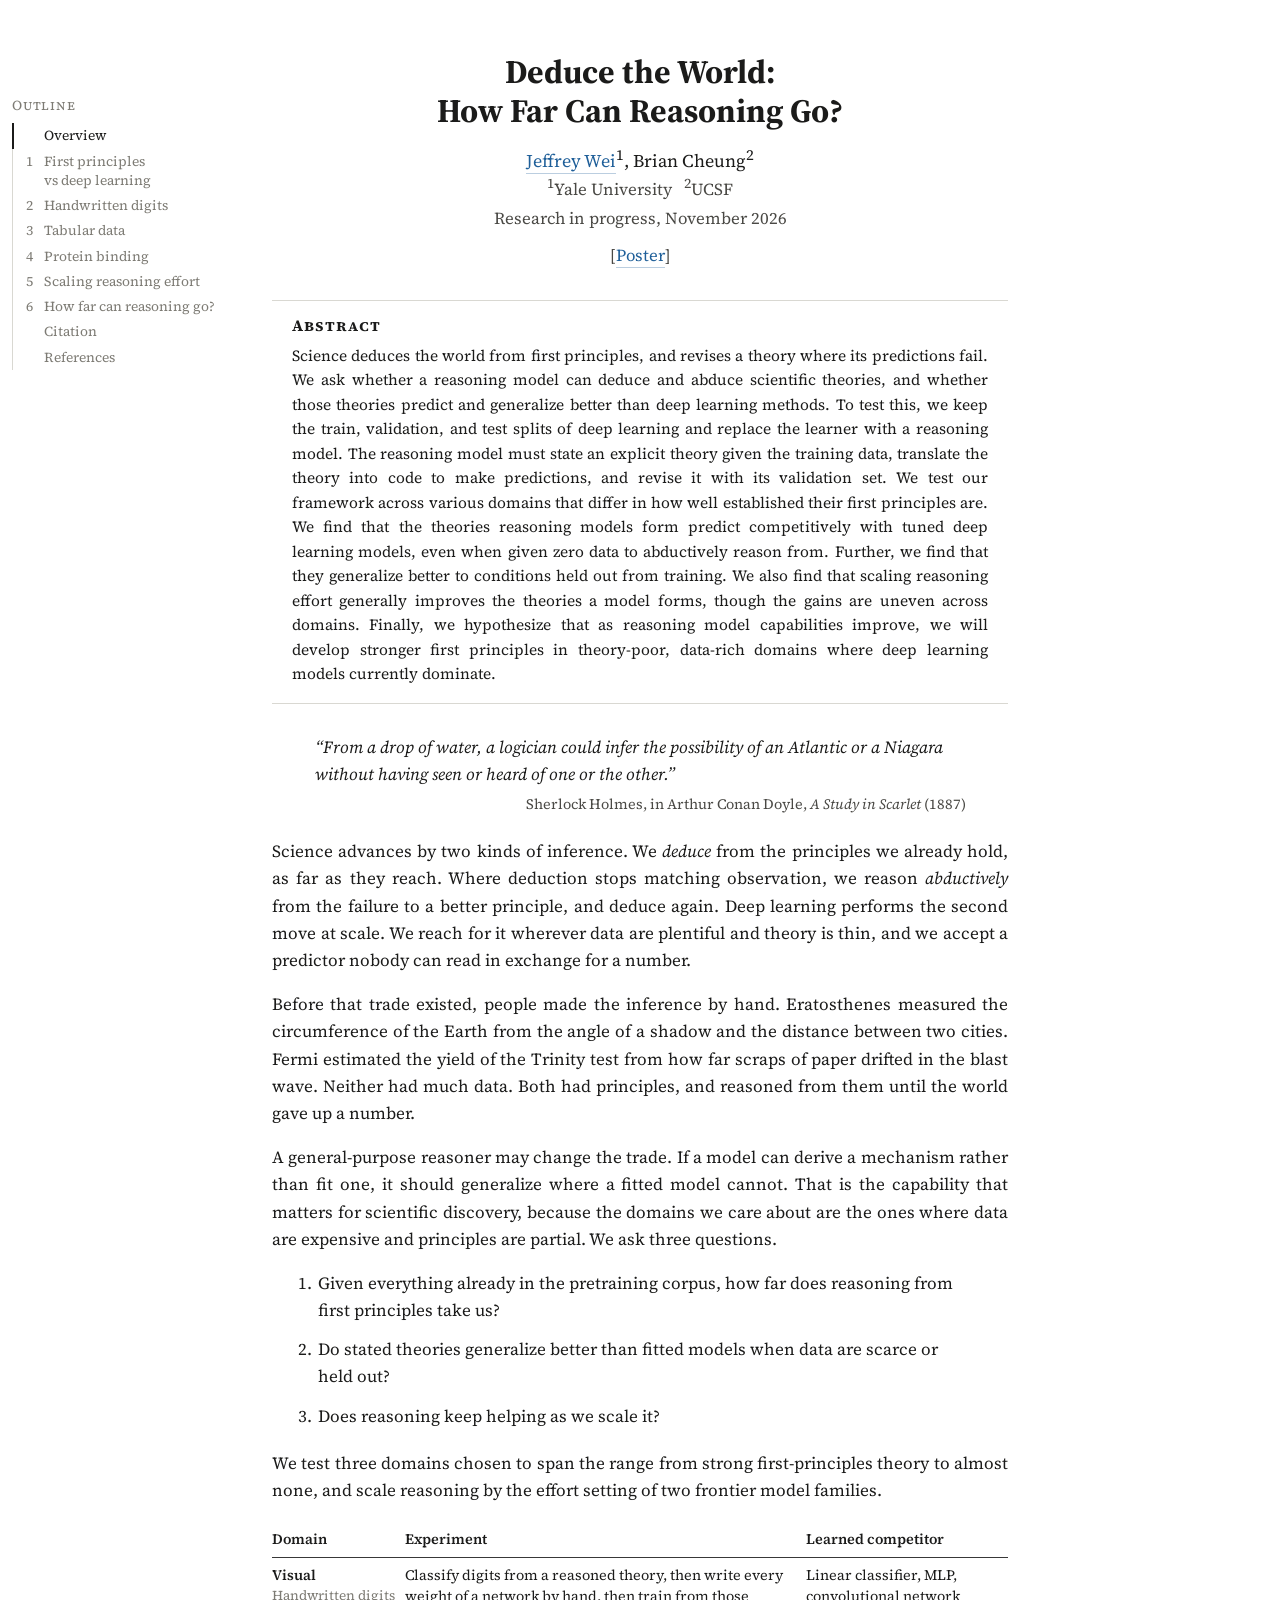
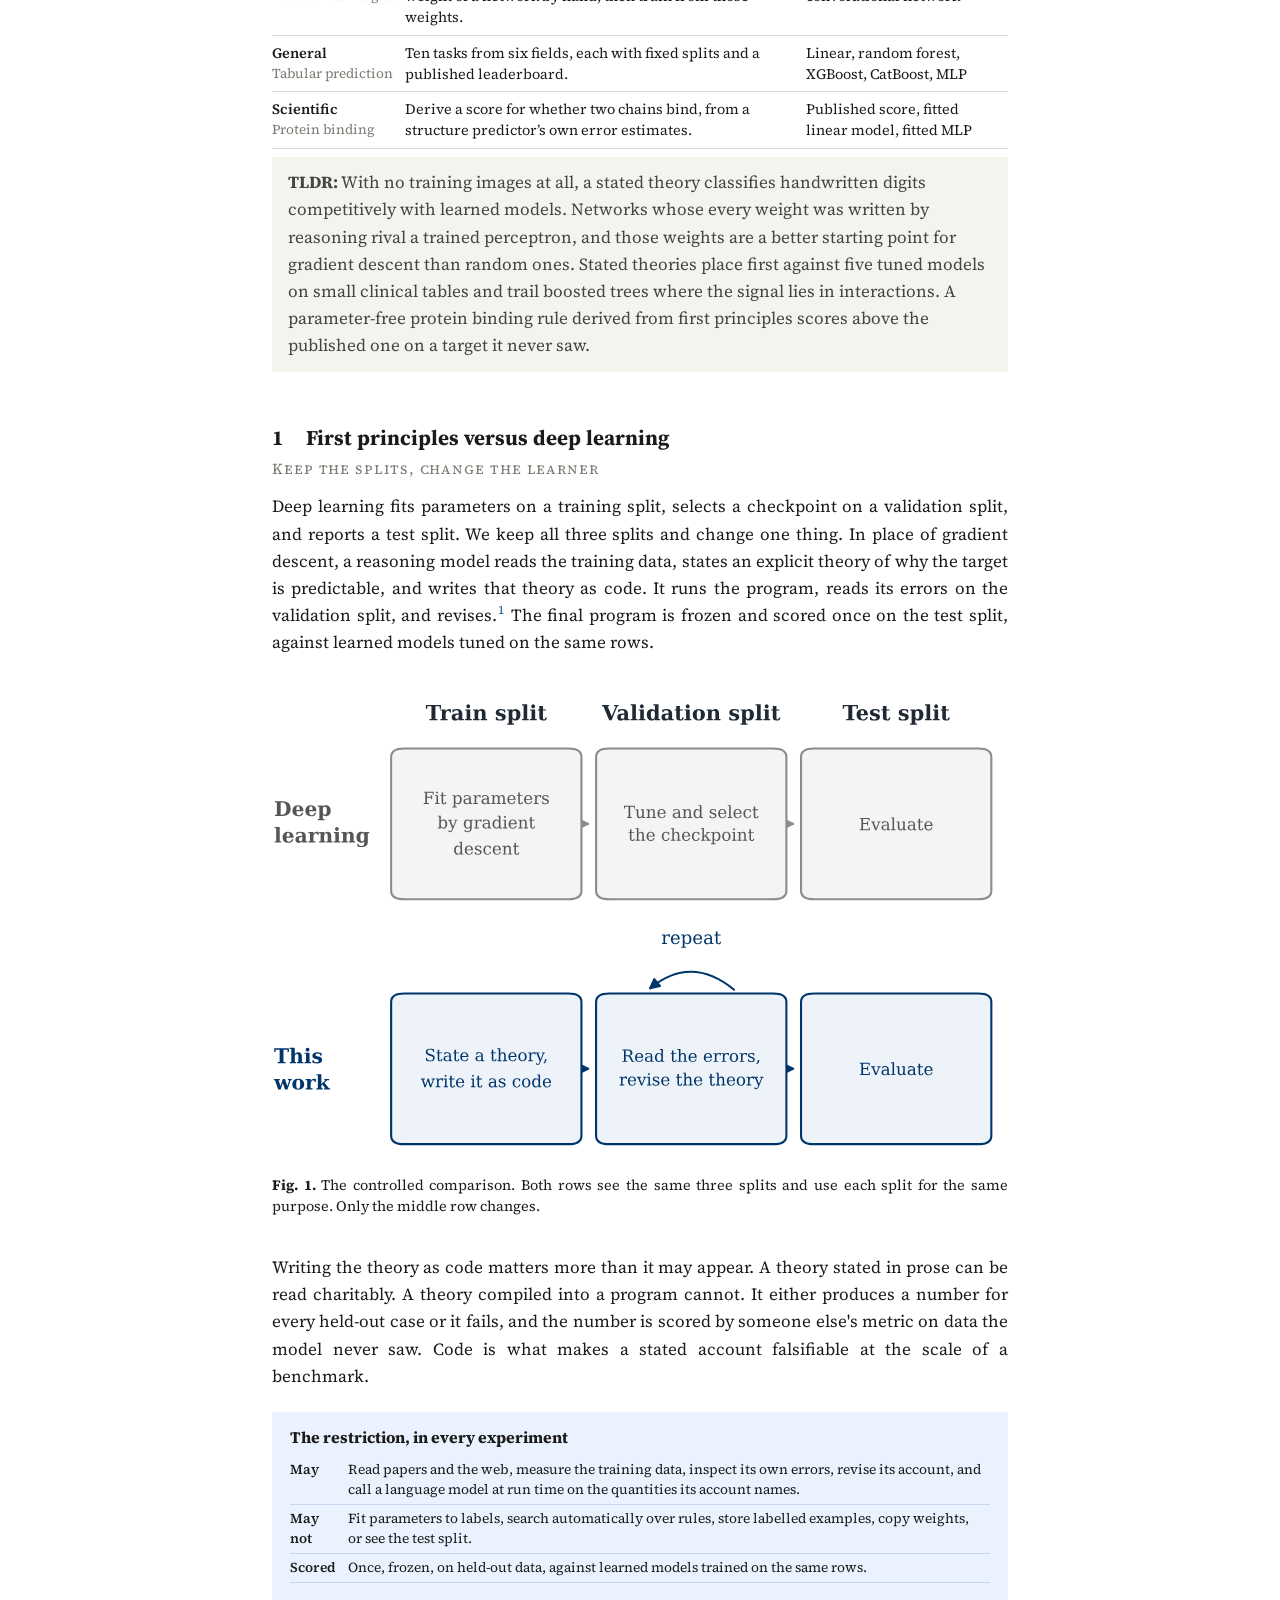
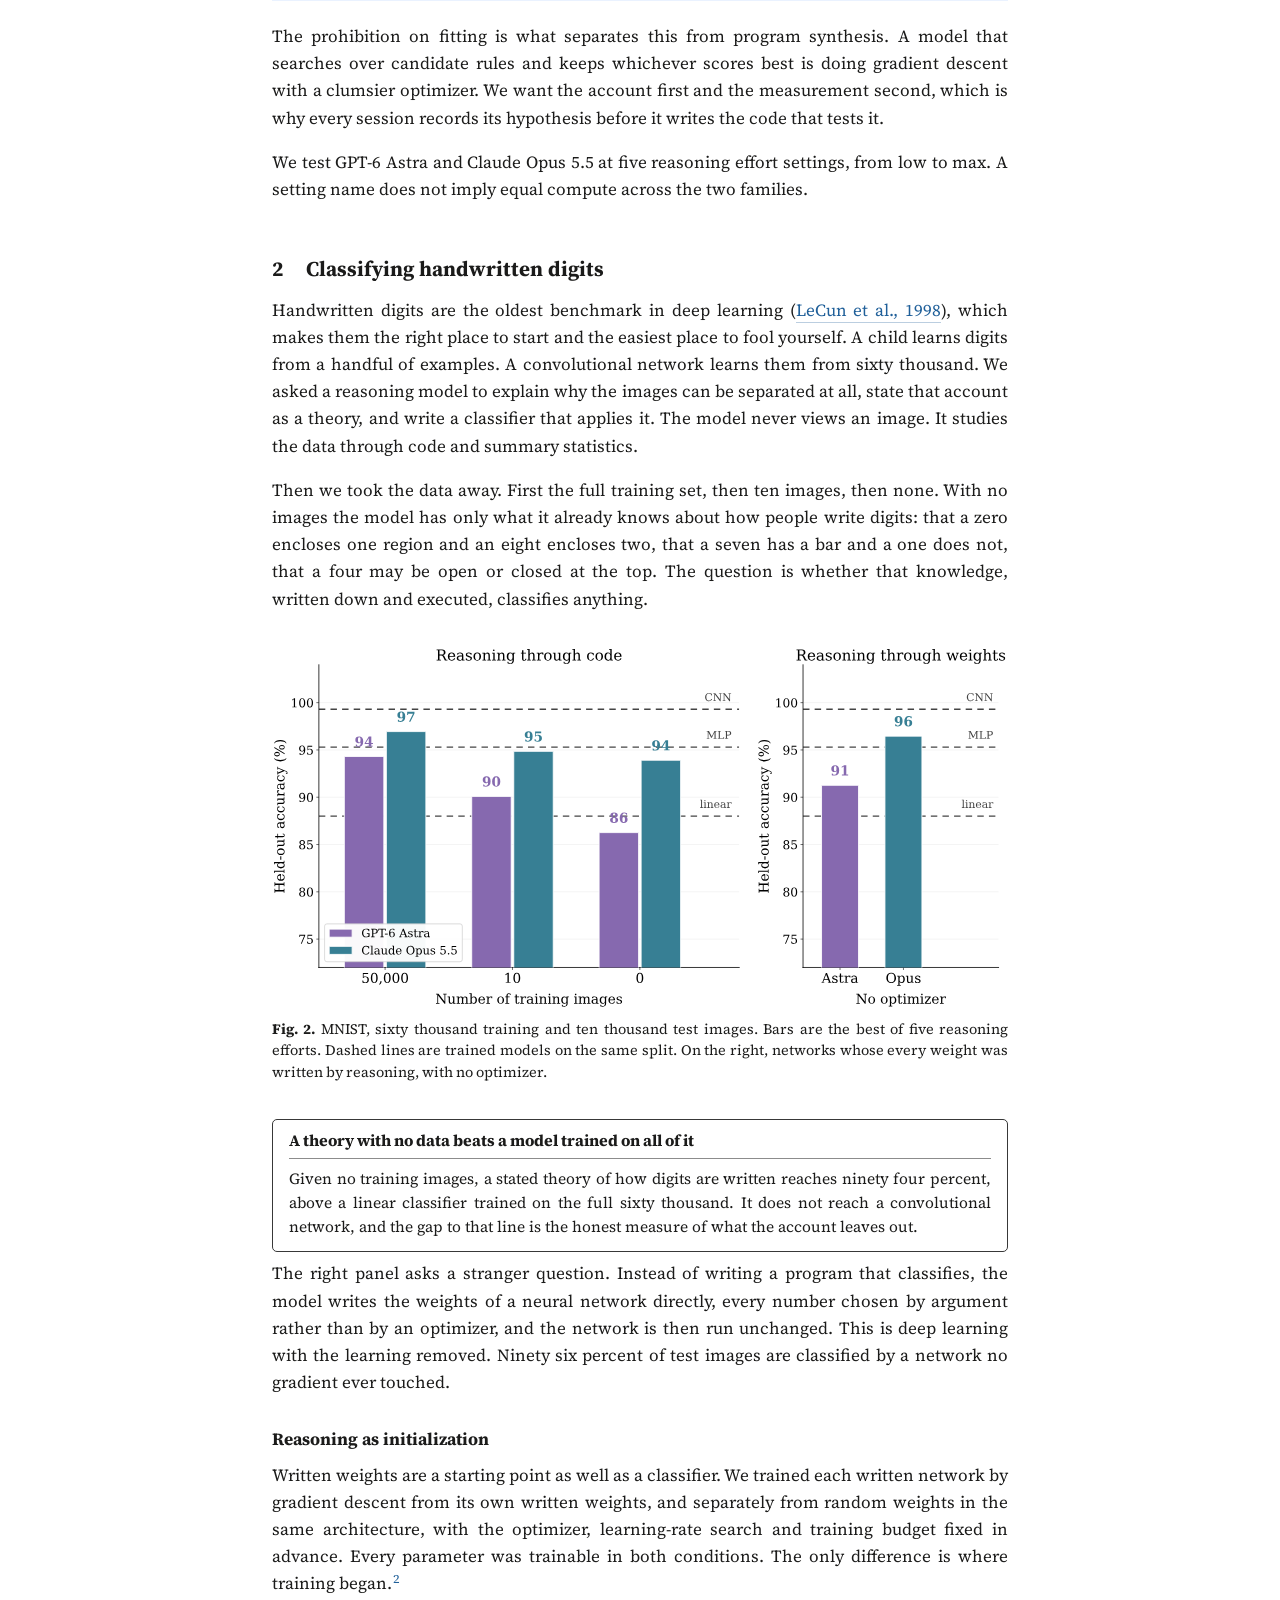
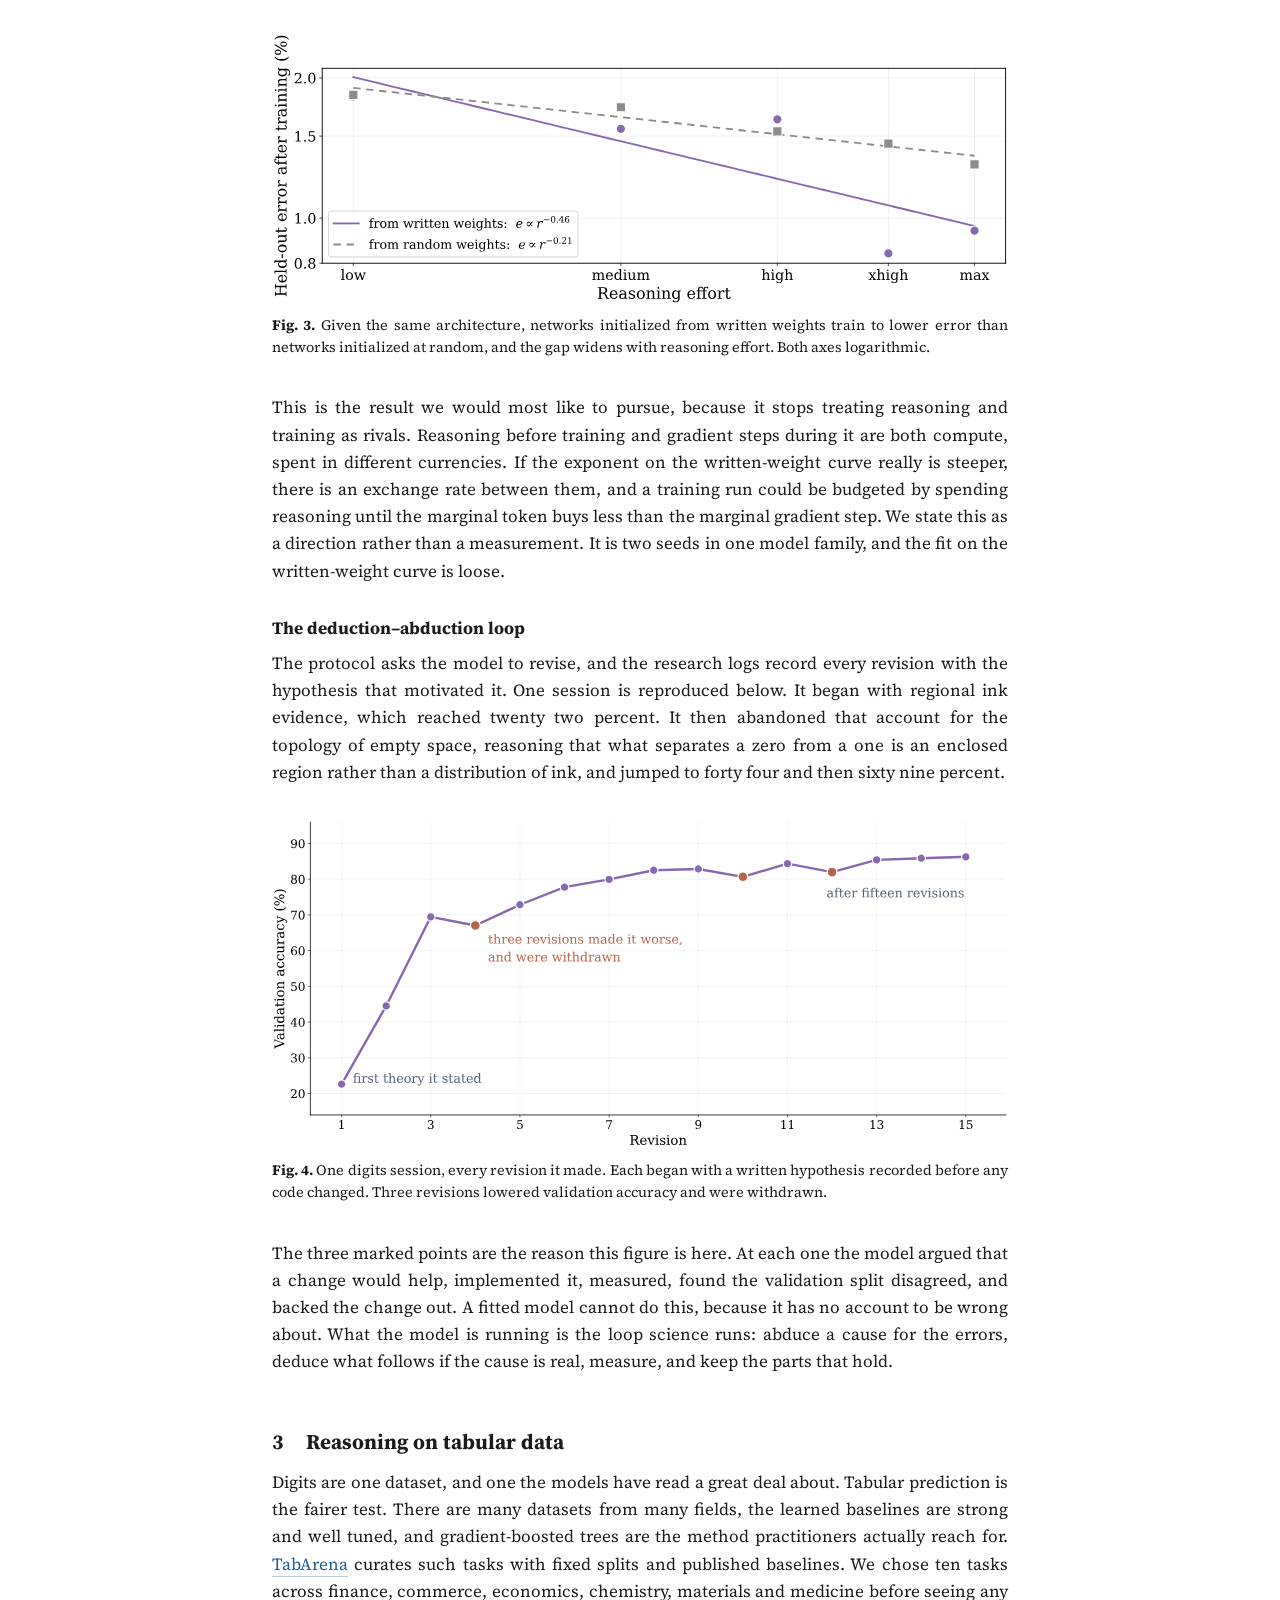
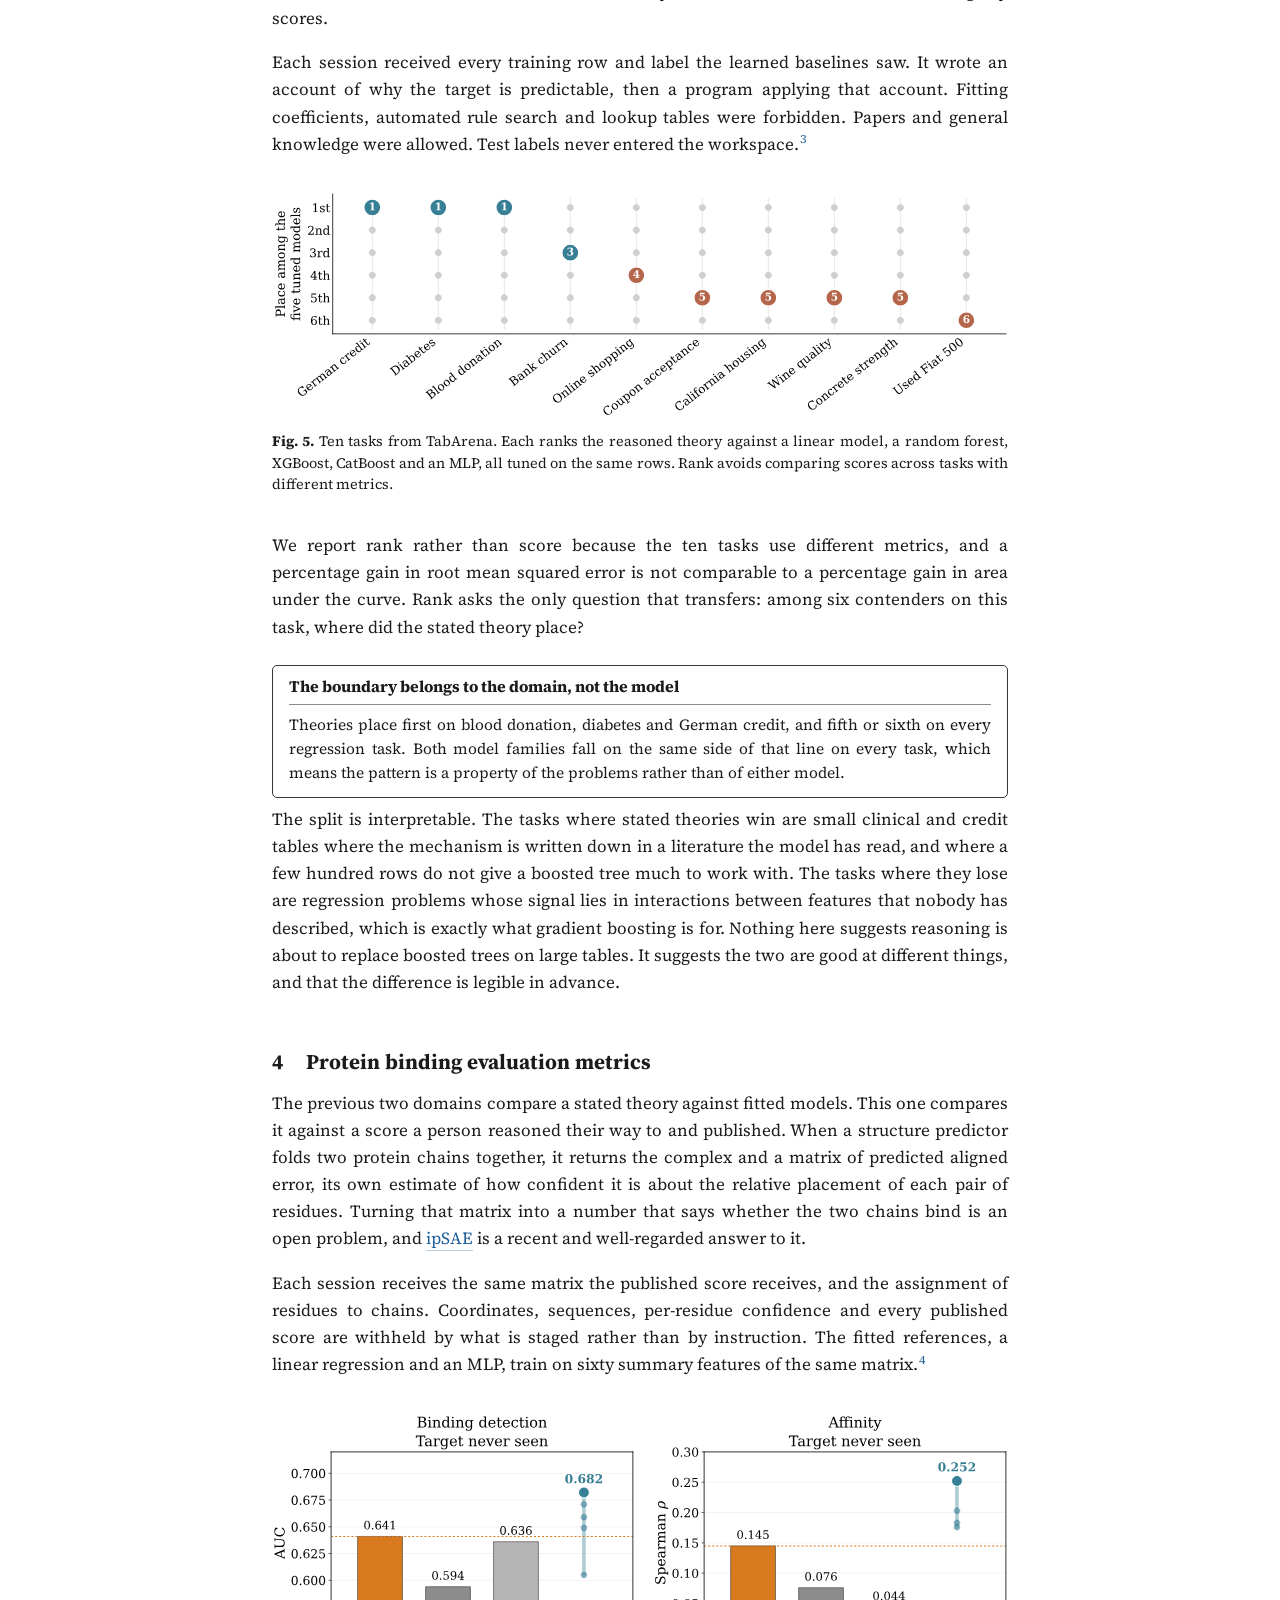
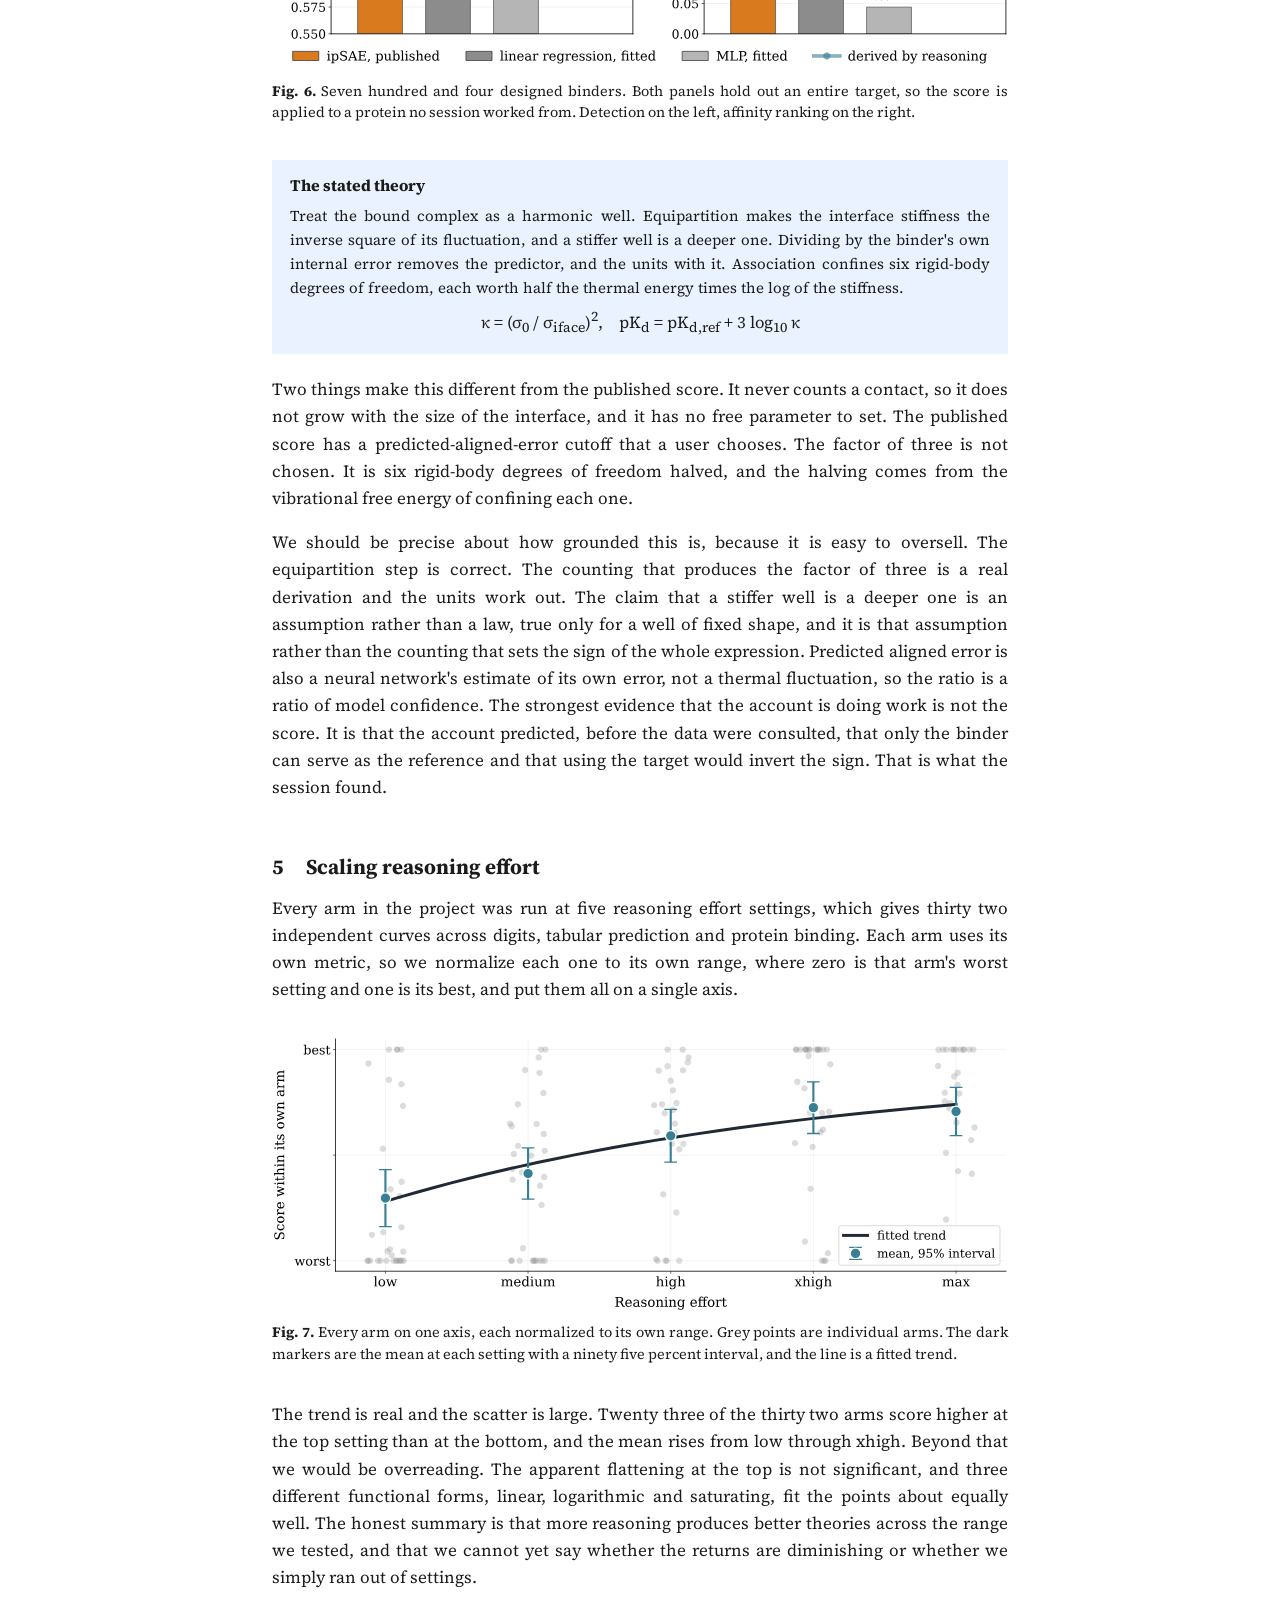
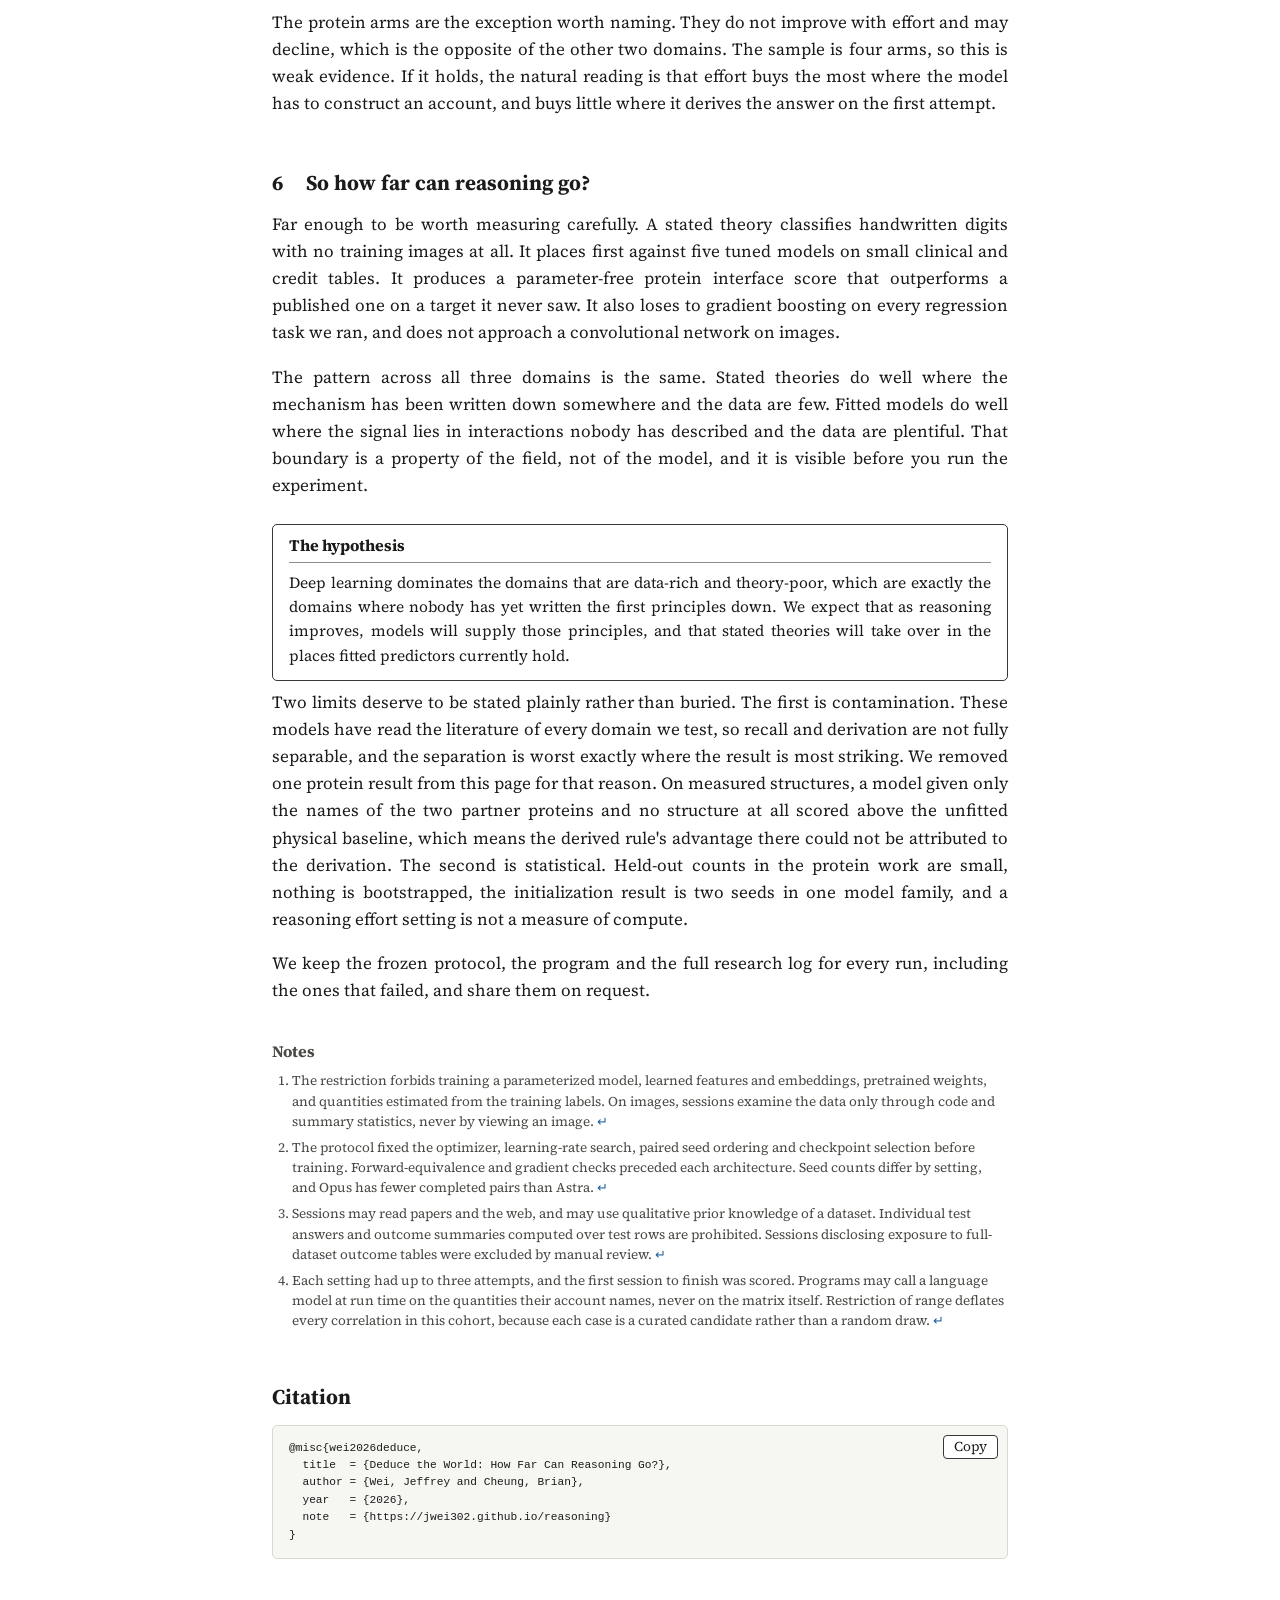
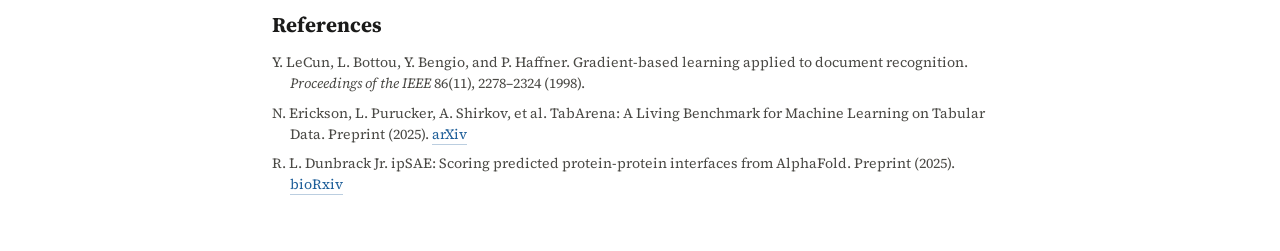
==== commit ffc1a759: "Remove the Kuhn epigraph" ====
--- a/docs/index.html
+++ b/docs/index.html
@@ -48,10 +48,6 @@
       <p>&ldquo;From a drop of water, a logician could infer the possibility of an Atlantic or a Niagara without having seen or heard of one or the other.&rdquo;</p>
       <footer>Sherlock Holmes, in Arthur Conan Doyle, <cite>A Study in Scarlet</cite> (1887)</footer>
     </blockquote>
-    <blockquote class="epigraph">
-      <p>&ldquo;Discovery commences with the awareness of anomaly.&rdquo;</p>
-      <footer>Thomas S. Kuhn, <cite>The Structure of Scientific Revolutions</cite> (1962)</footer>
-    </blockquote>
     <p>Science advances by two kinds of inference. We <em>deduce</em> from the principles we already hold, as far as they reach. Where deduction stops matching observation, we reason <em>abductively</em> from the failure to a better principle, and deduce again. Deep learning performs the second move at scale. We reach for it wherever data are plentiful and theory is thin, and we accept a predictor nobody can read in exchange for a number.</p>
     <p>Before that trade existed, people made the inference by hand. Eratosthenes measured the circumference of the Earth from the angle of a shadow and the distance between two cities. Fermi estimated the yield of the Trinity test from how far scraps of paper drifted in the blast wave. Neither had much data. Both had principles, and reasoned from them until the world gave up a number.</p>
     <p>A general-purpose reasoner may change the trade. If a model can derive a mechanism rather than fit one, it should generalize where a fitted model cannot. That is the capability that matters for scientific discovery, because the domains we care about are the ones where data are expensive and principles are partial. We ask three questions.</p>
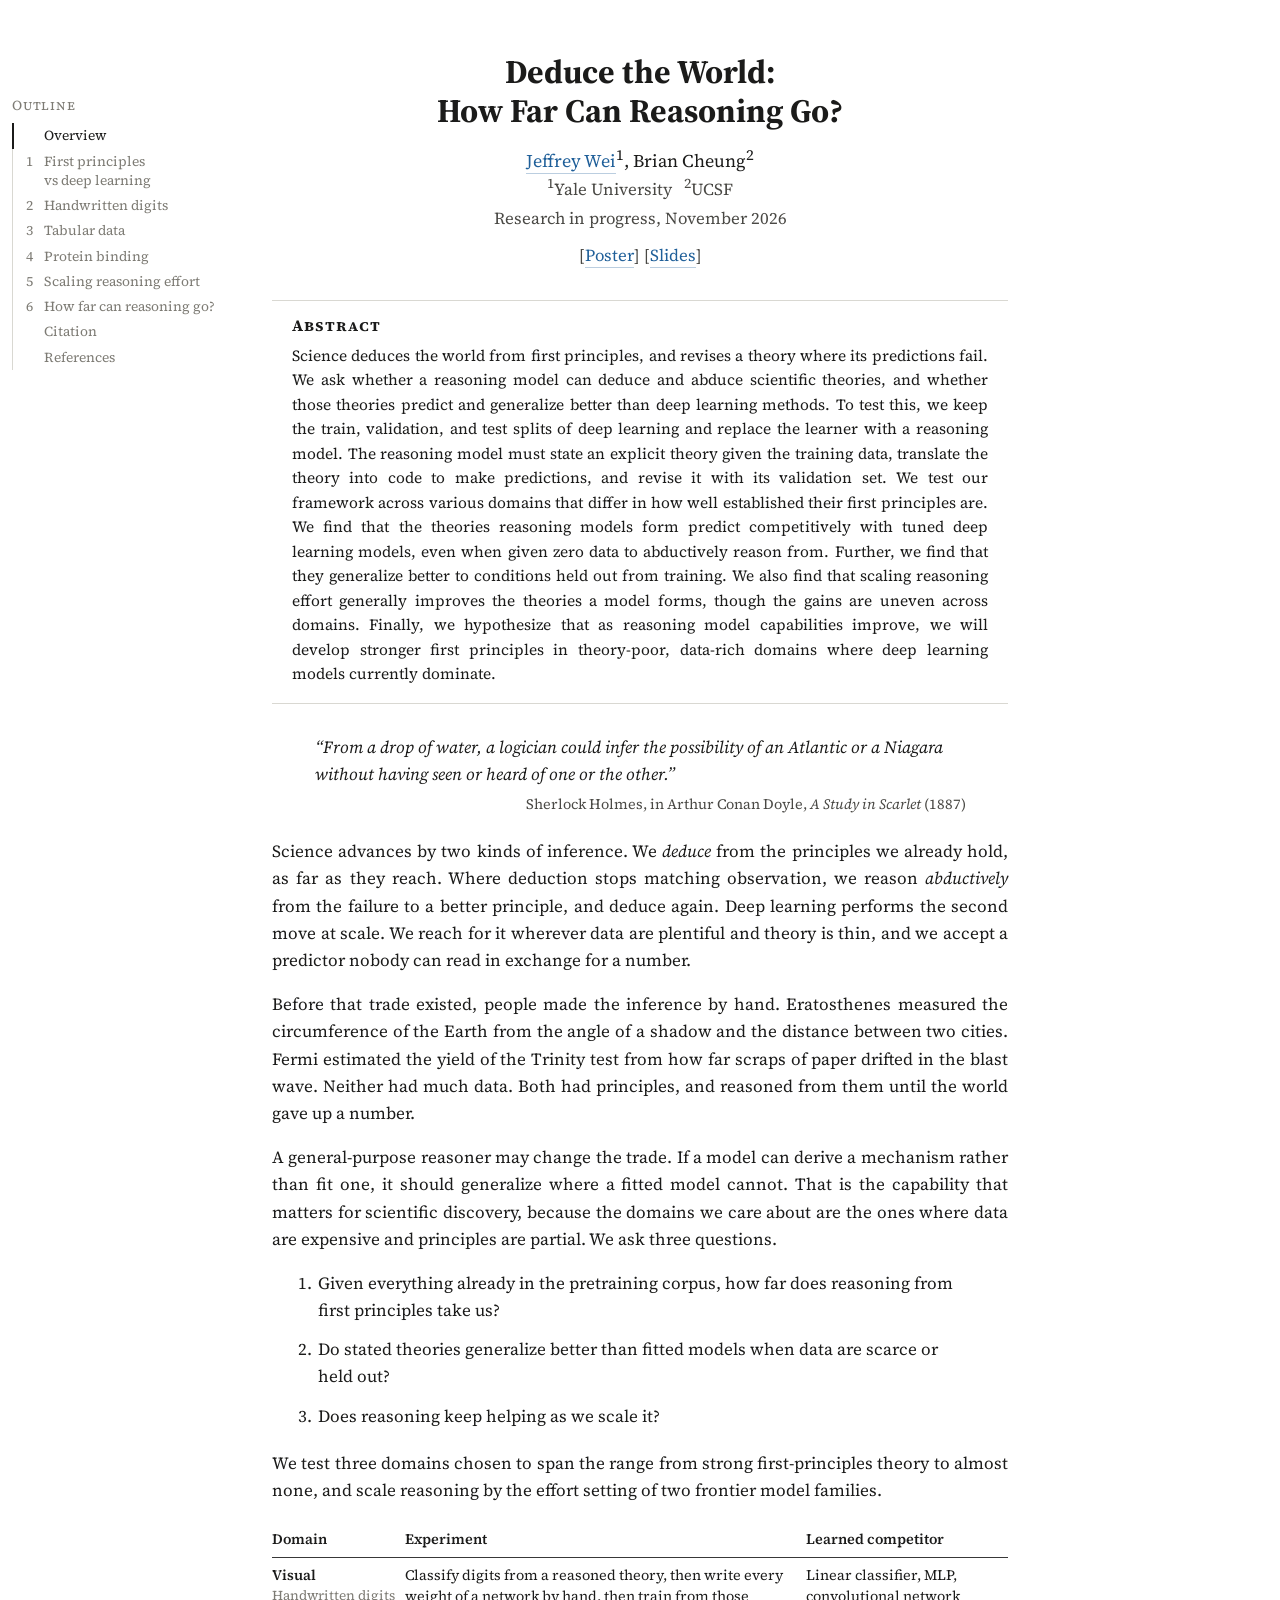
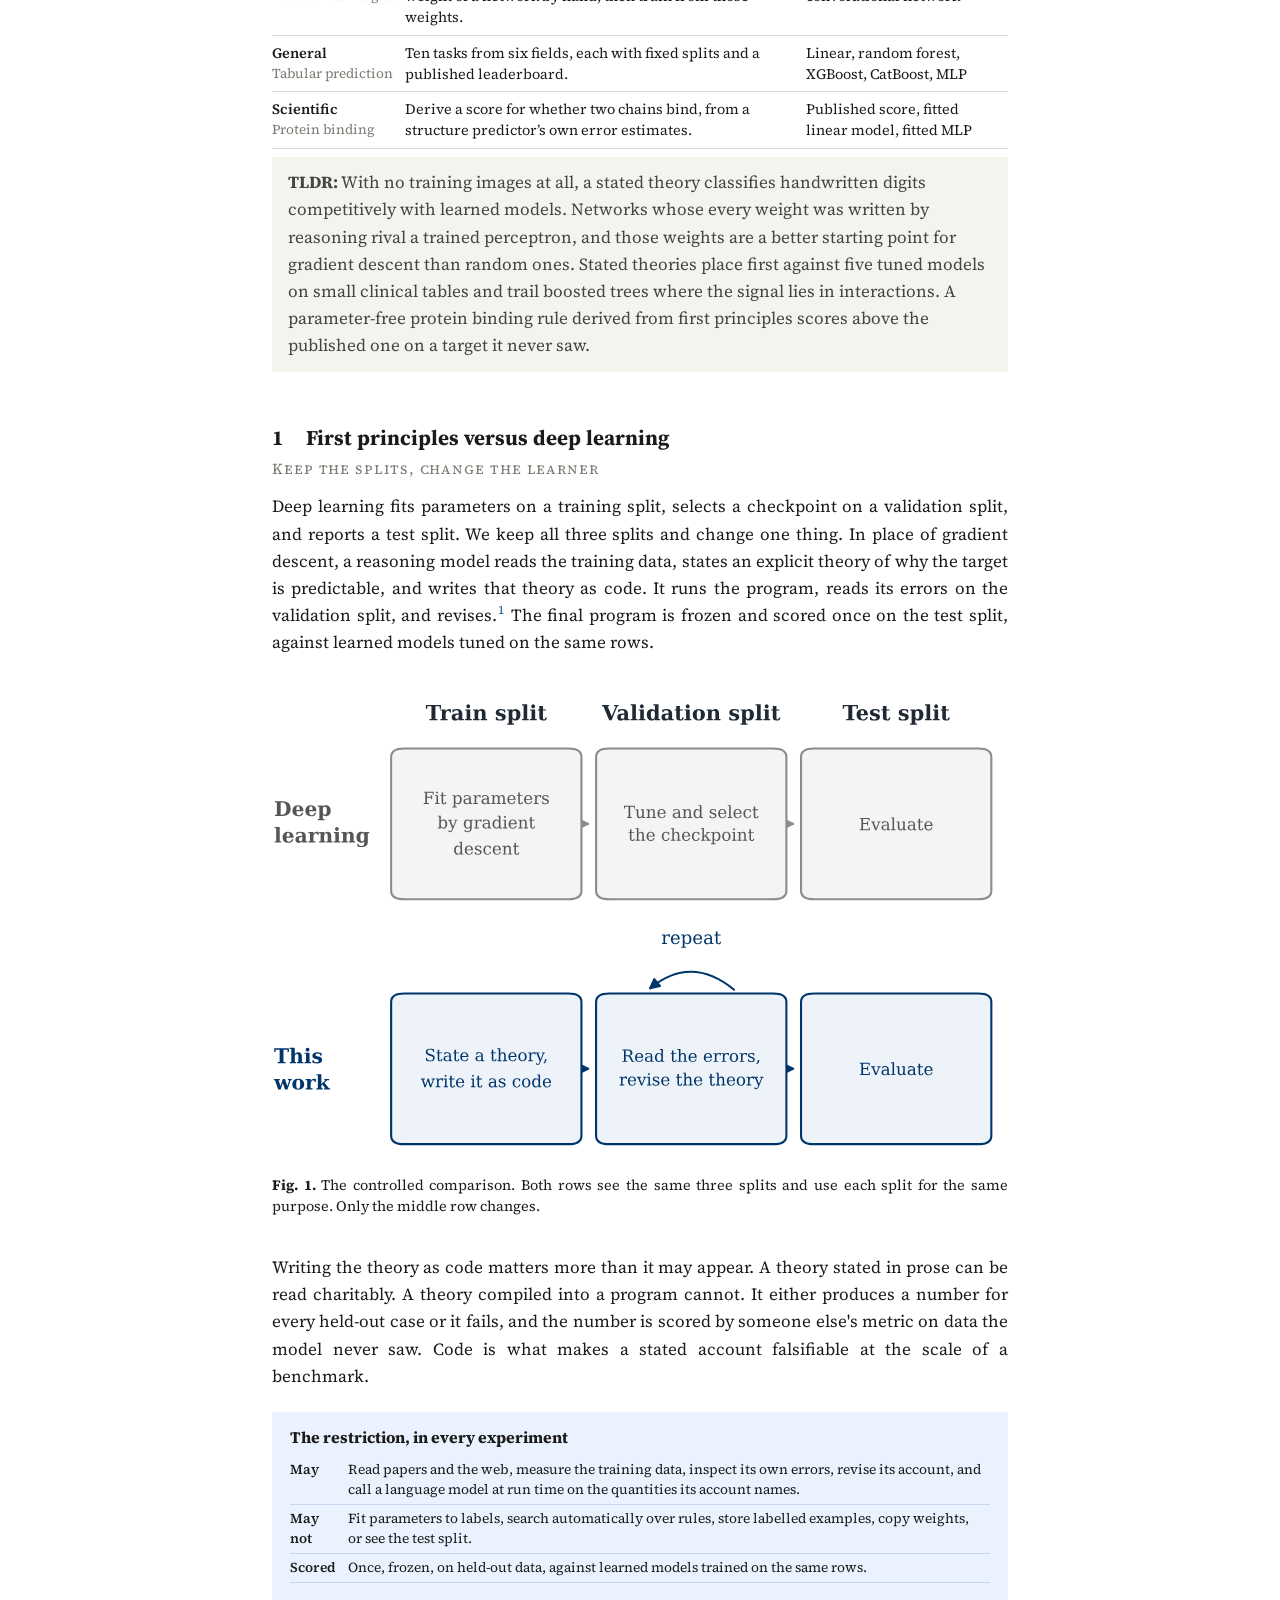
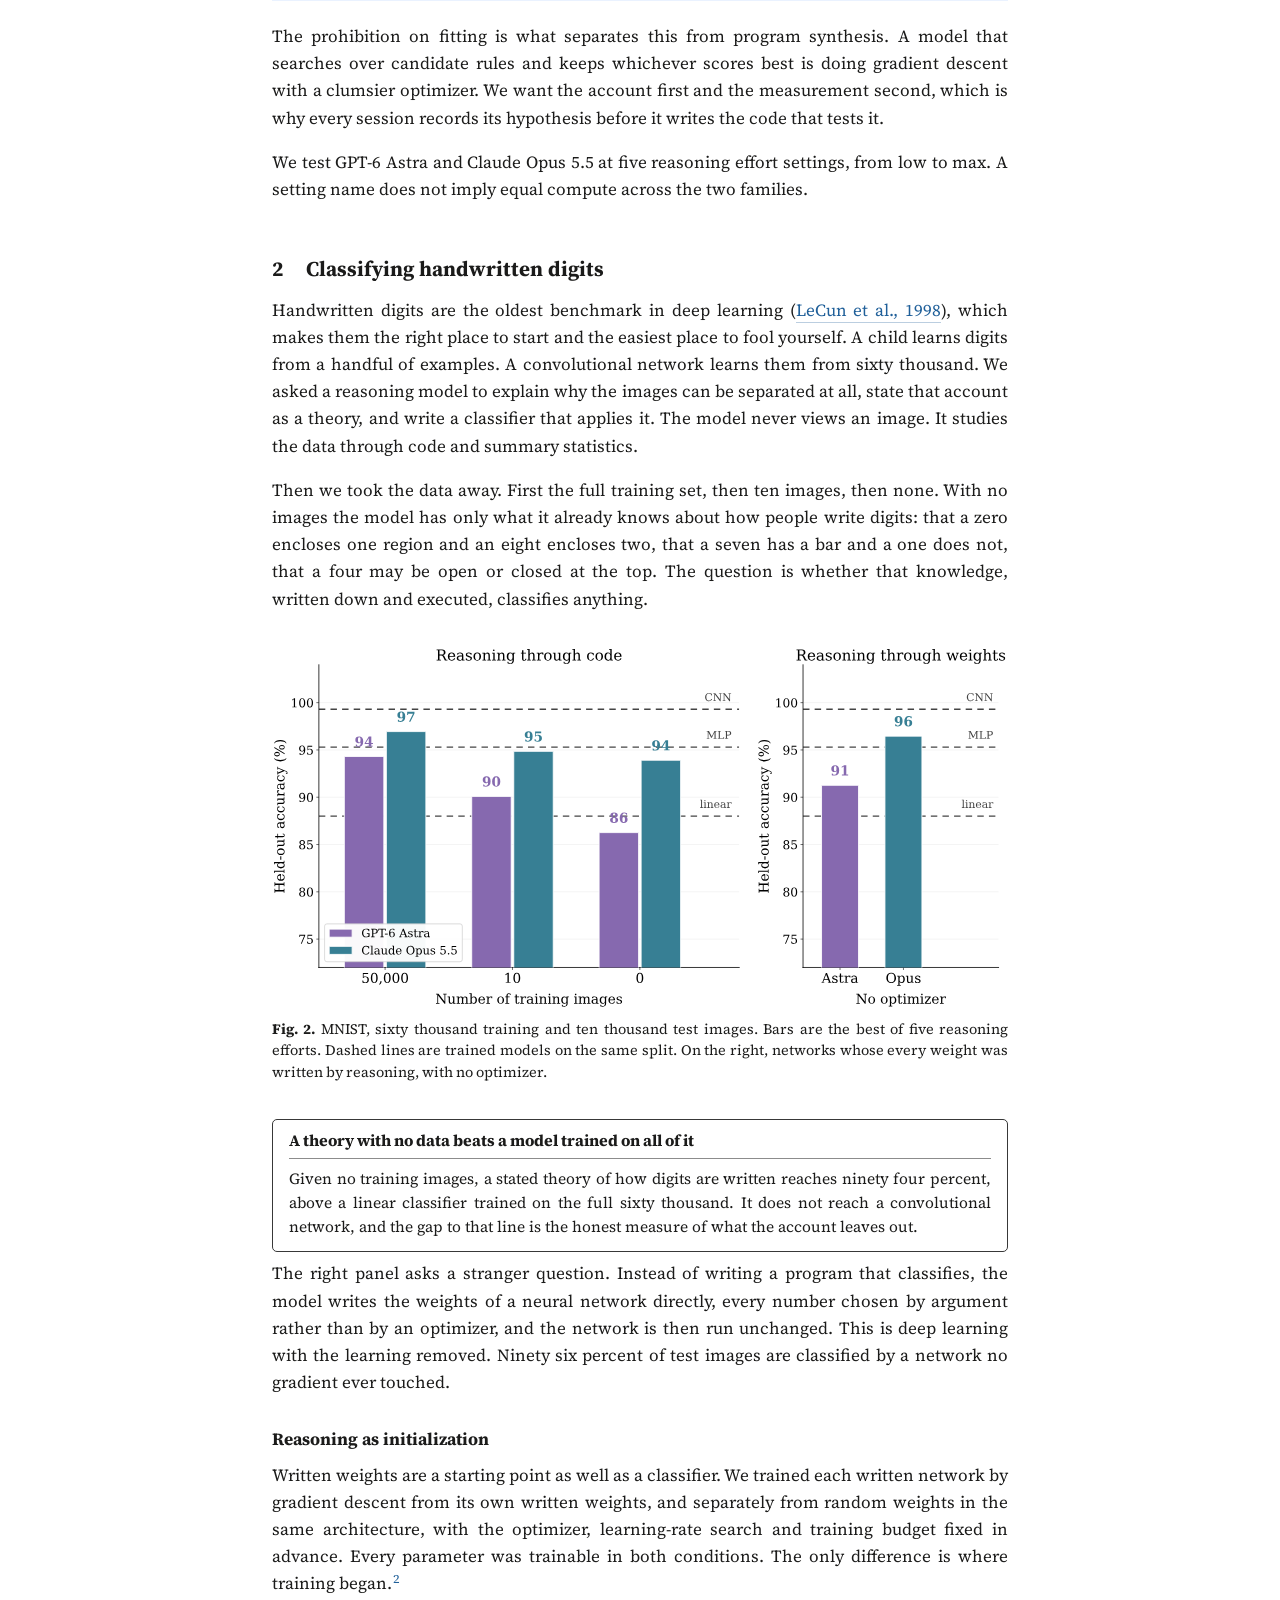
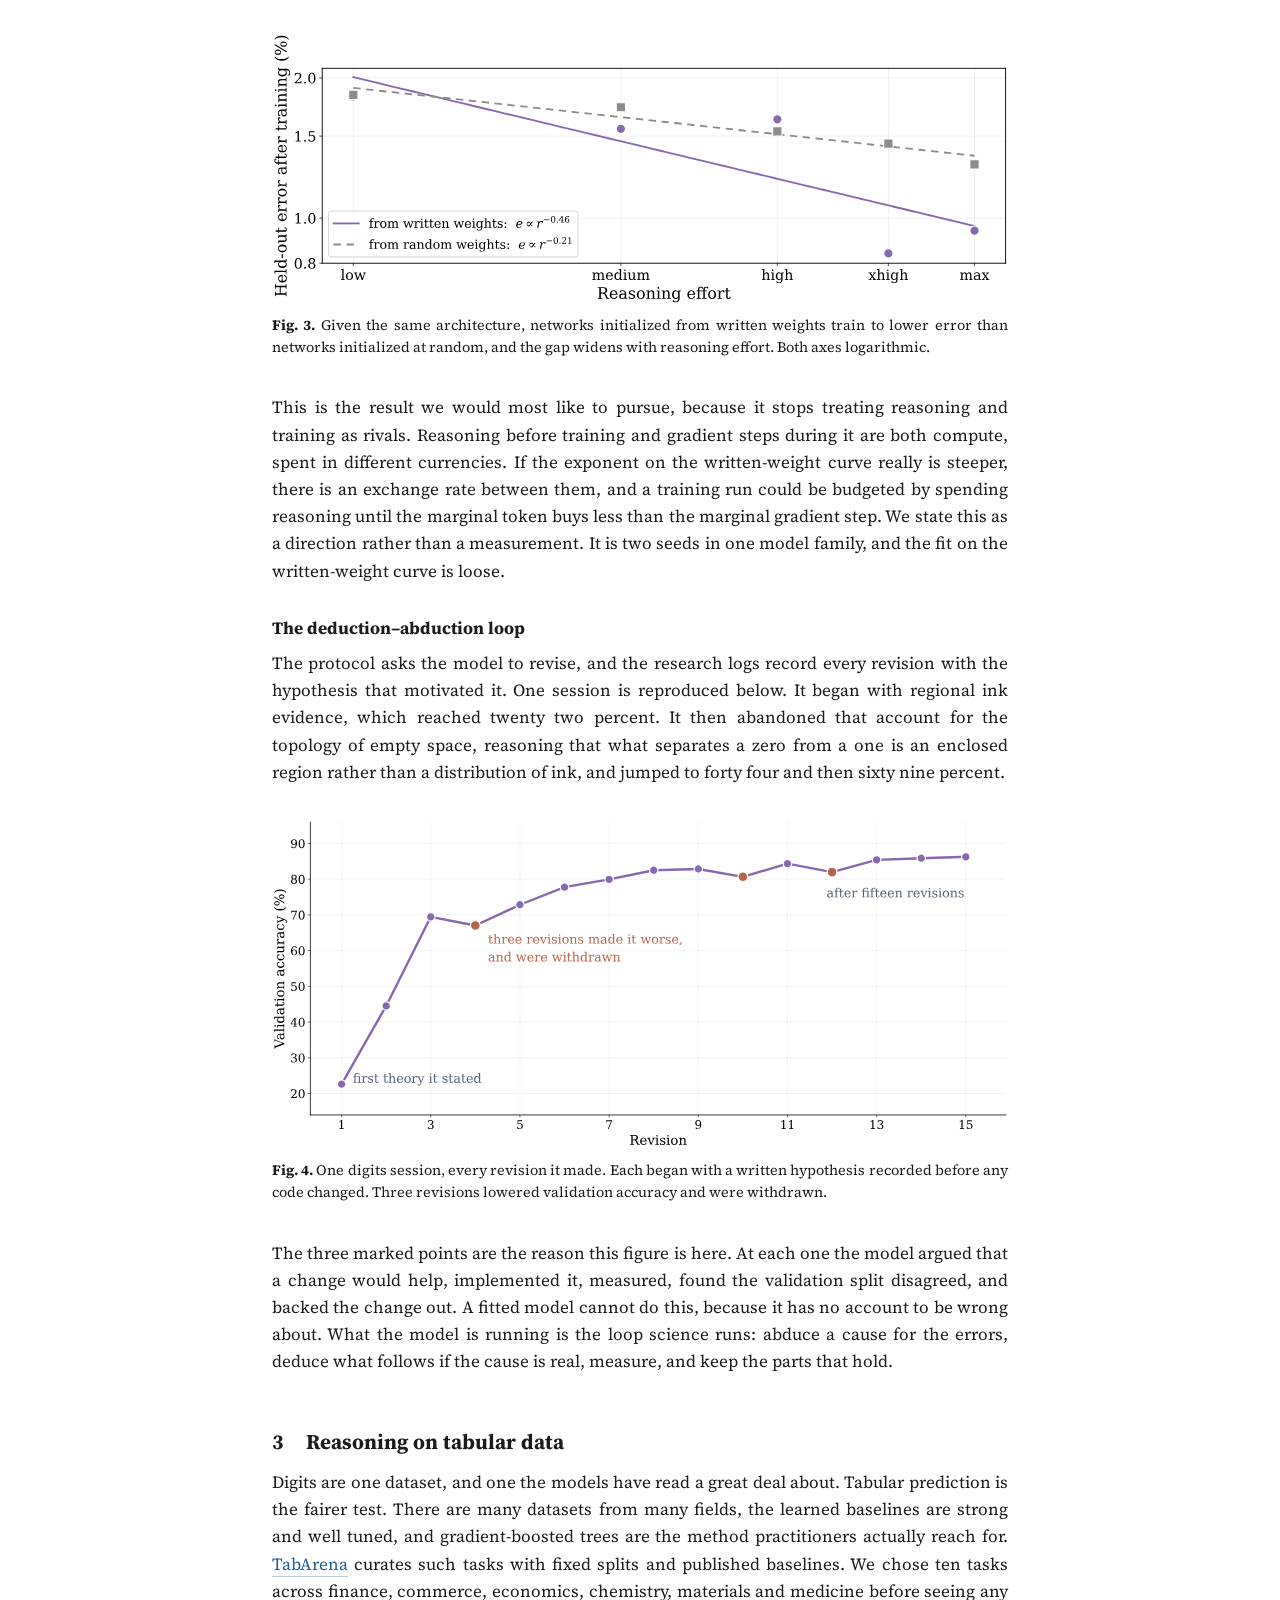
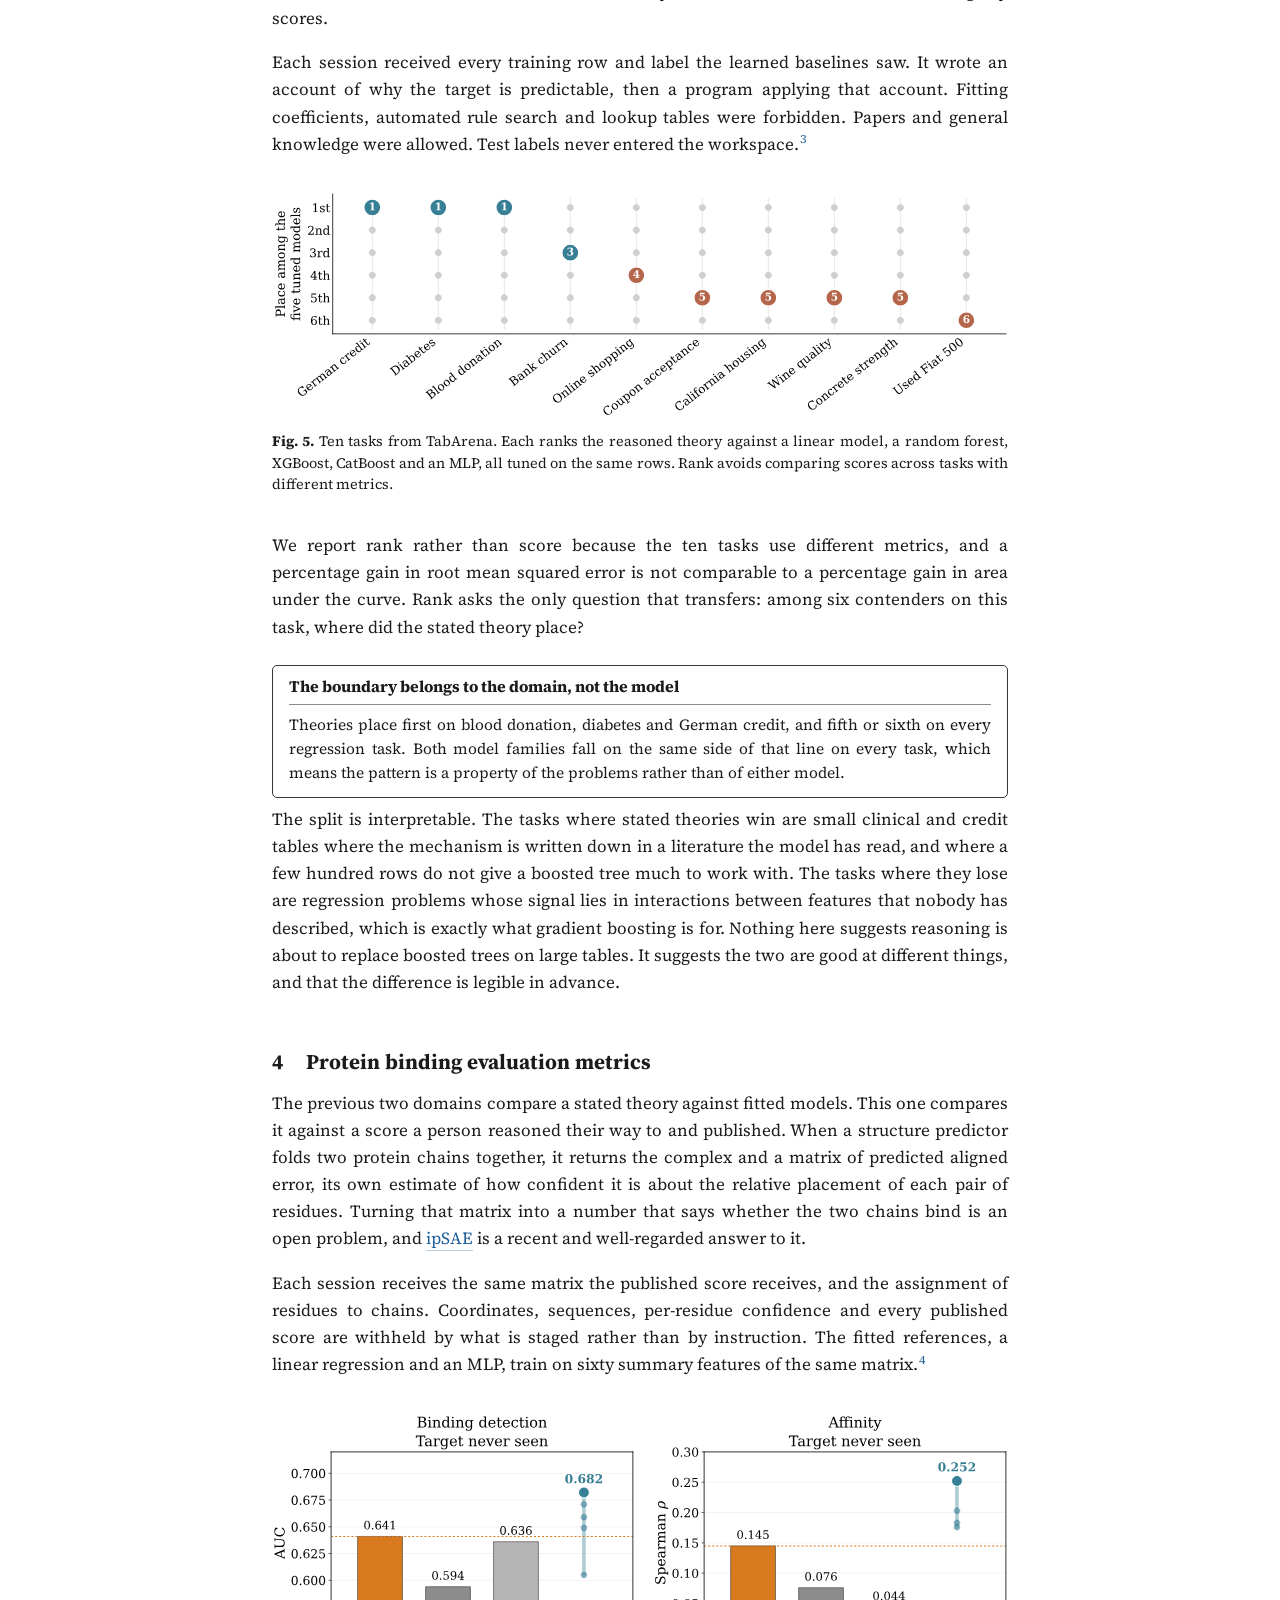
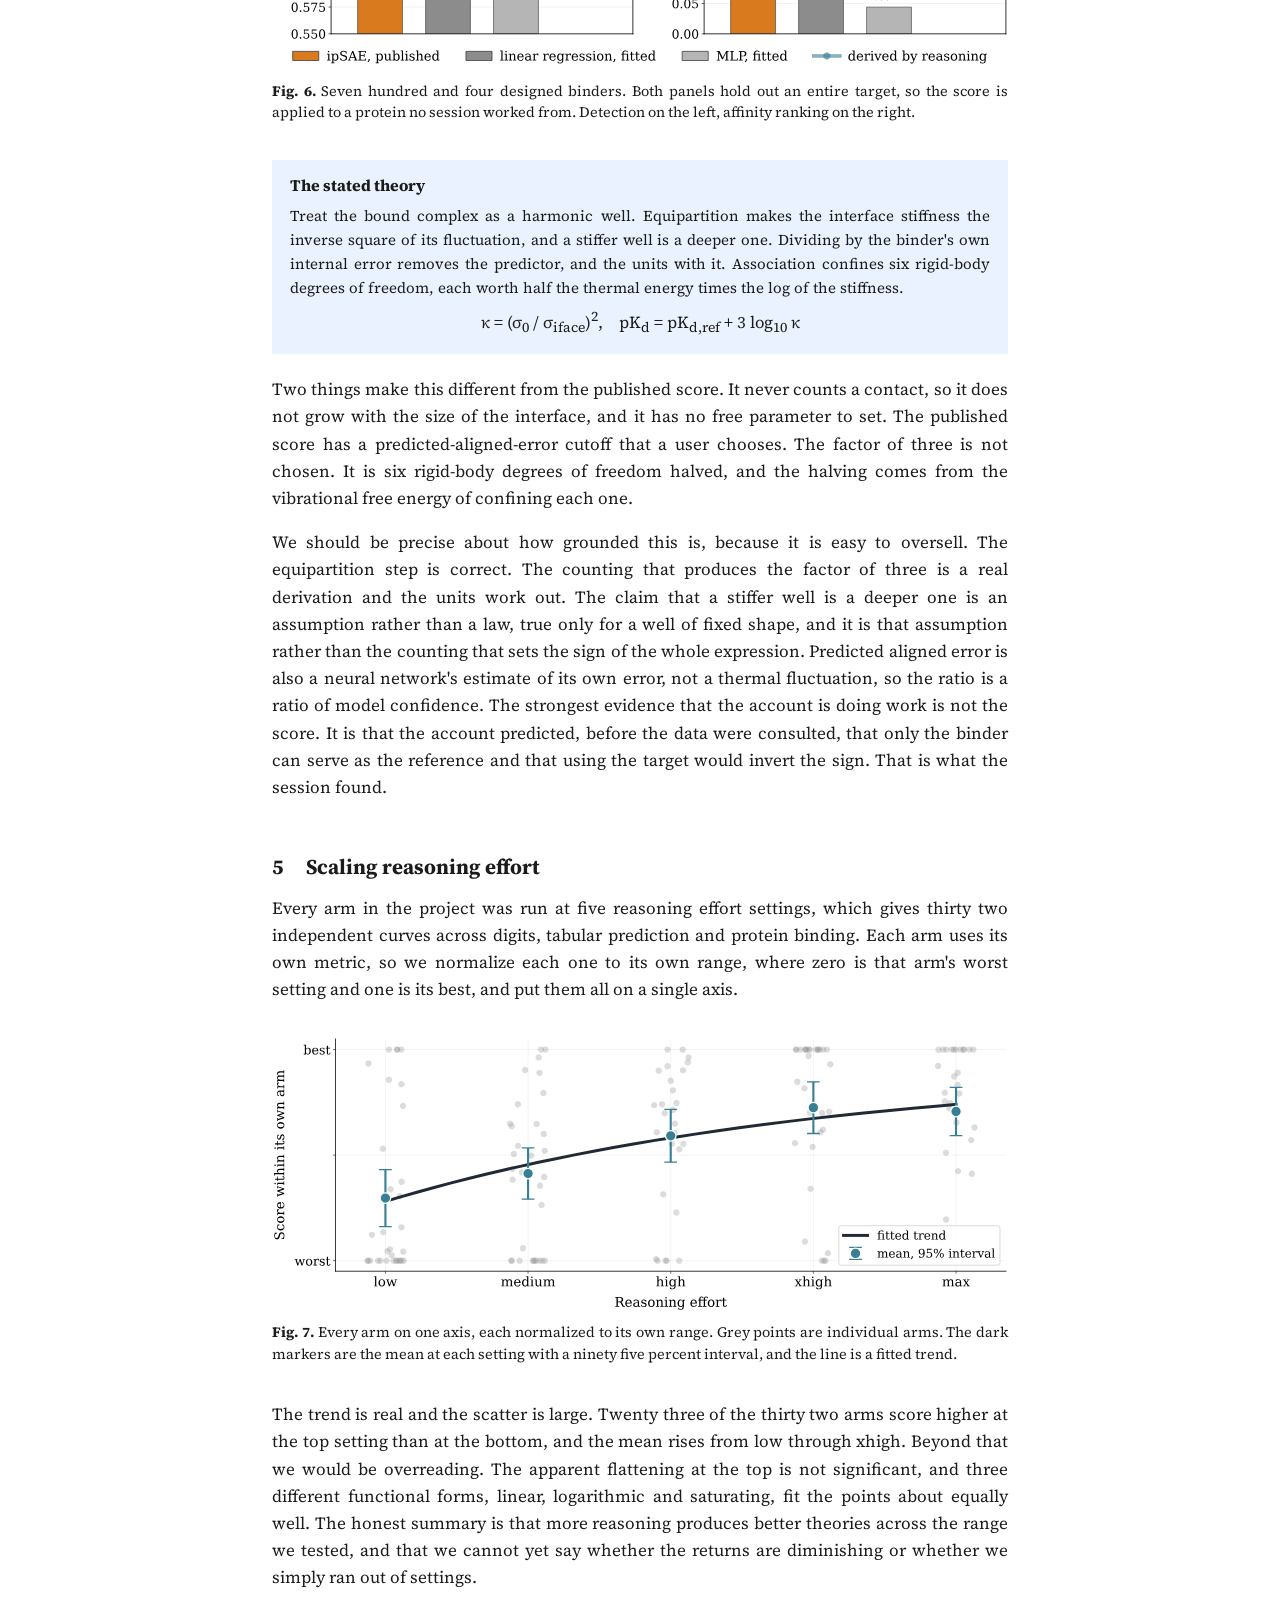
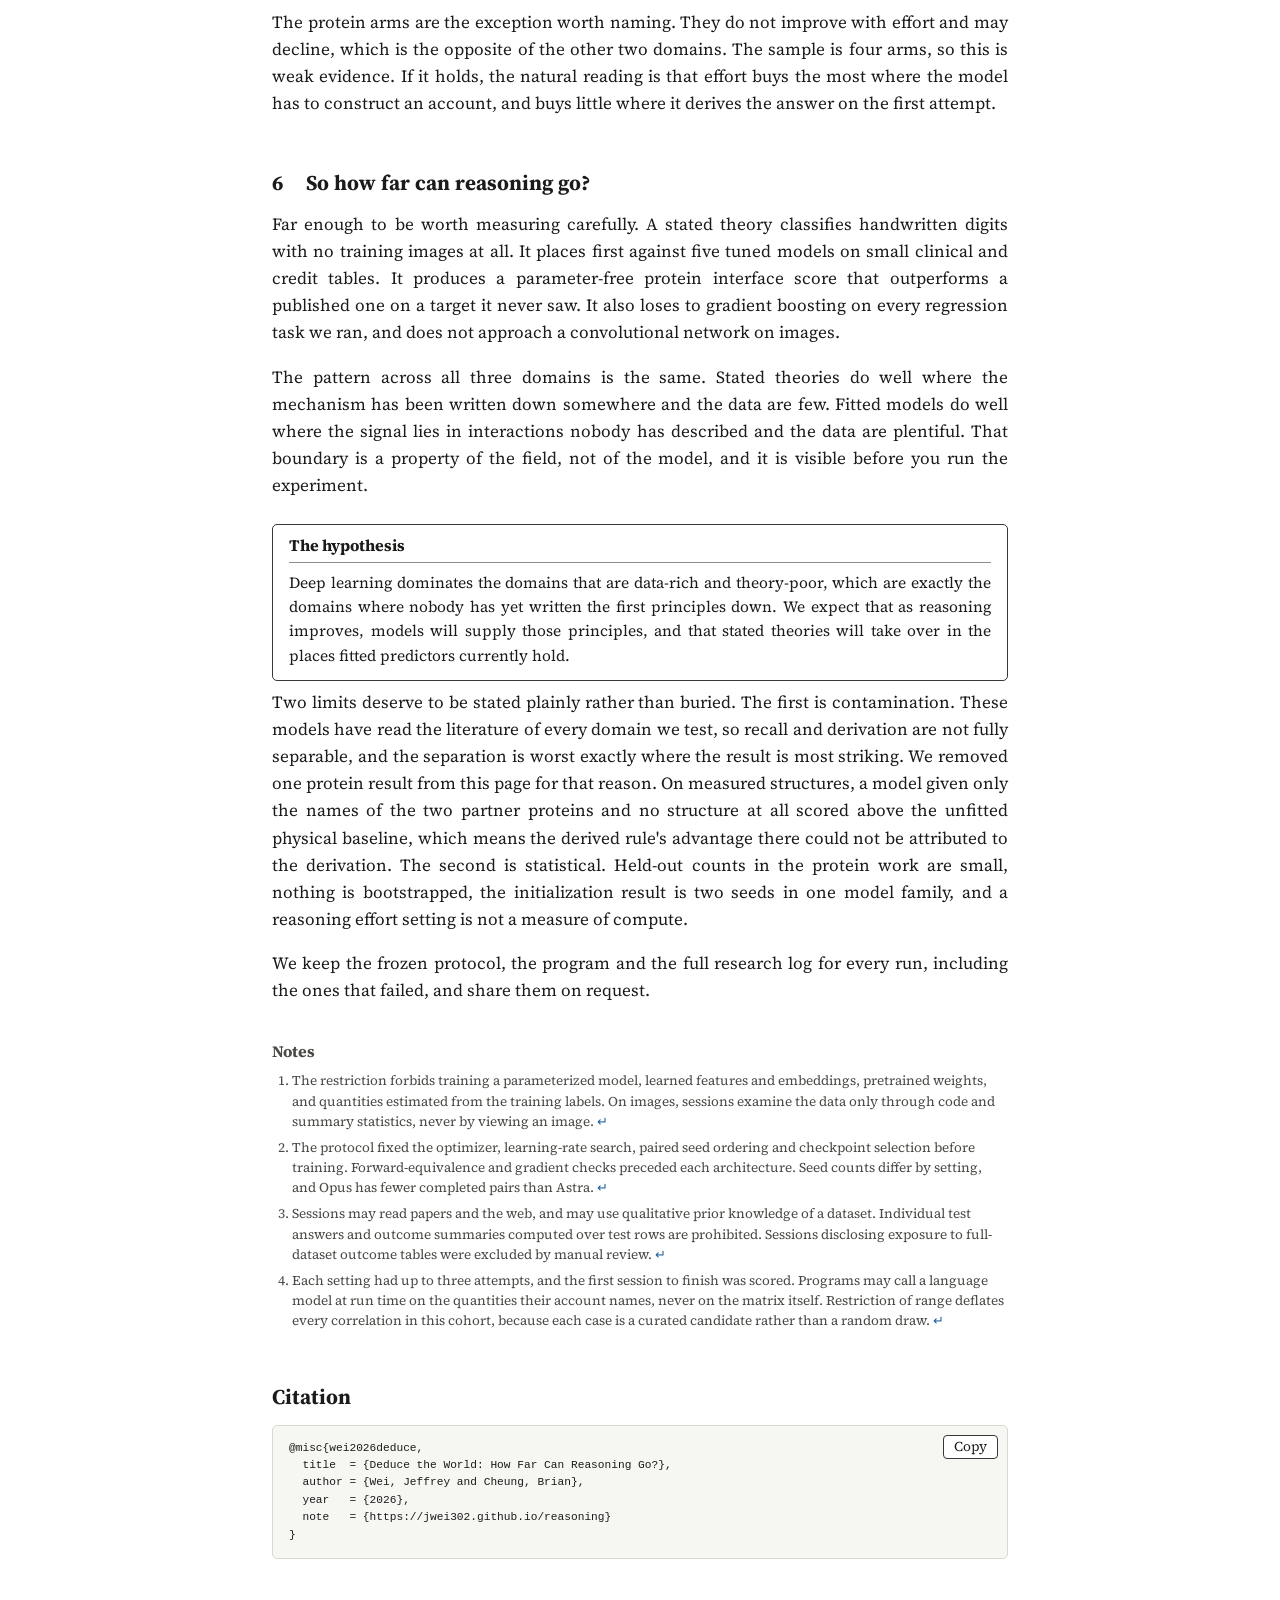
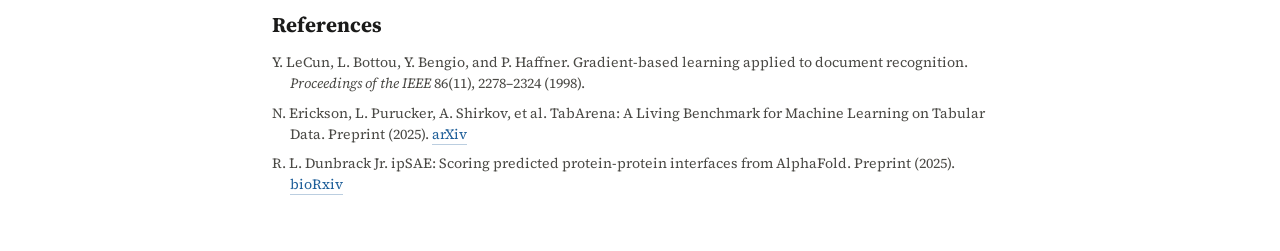
==== commit e5ea35f4: "Add a slide deck for the group meeting A 19-slide page at docs/slides, built from the poster's resul" ====
--- a/docs/index.html
+++ b/docs/index.html
@@ -35,7 +35,7 @@
     <p class="authors"><a href="https://jwei302.github.io">Jeffrey Wei</a><sup>1</sup>, Brian Cheung<sup>2</sup></p>
     <p class="venue"><sup>1</sup>Yale University &nbsp; <sup>2</sup>UCSF</p>
     <p class="venue">Research in progress, November 2026</p>
-    <p class="links">[<a href="poster.pdf">Poster</a>]</p>
+    <p class="links">[<a href="poster.pdf">Poster</a>] [<a href="slides/">Slides</a>]</p>
   </header>
 
   <section class="abstract" id="abstract">
